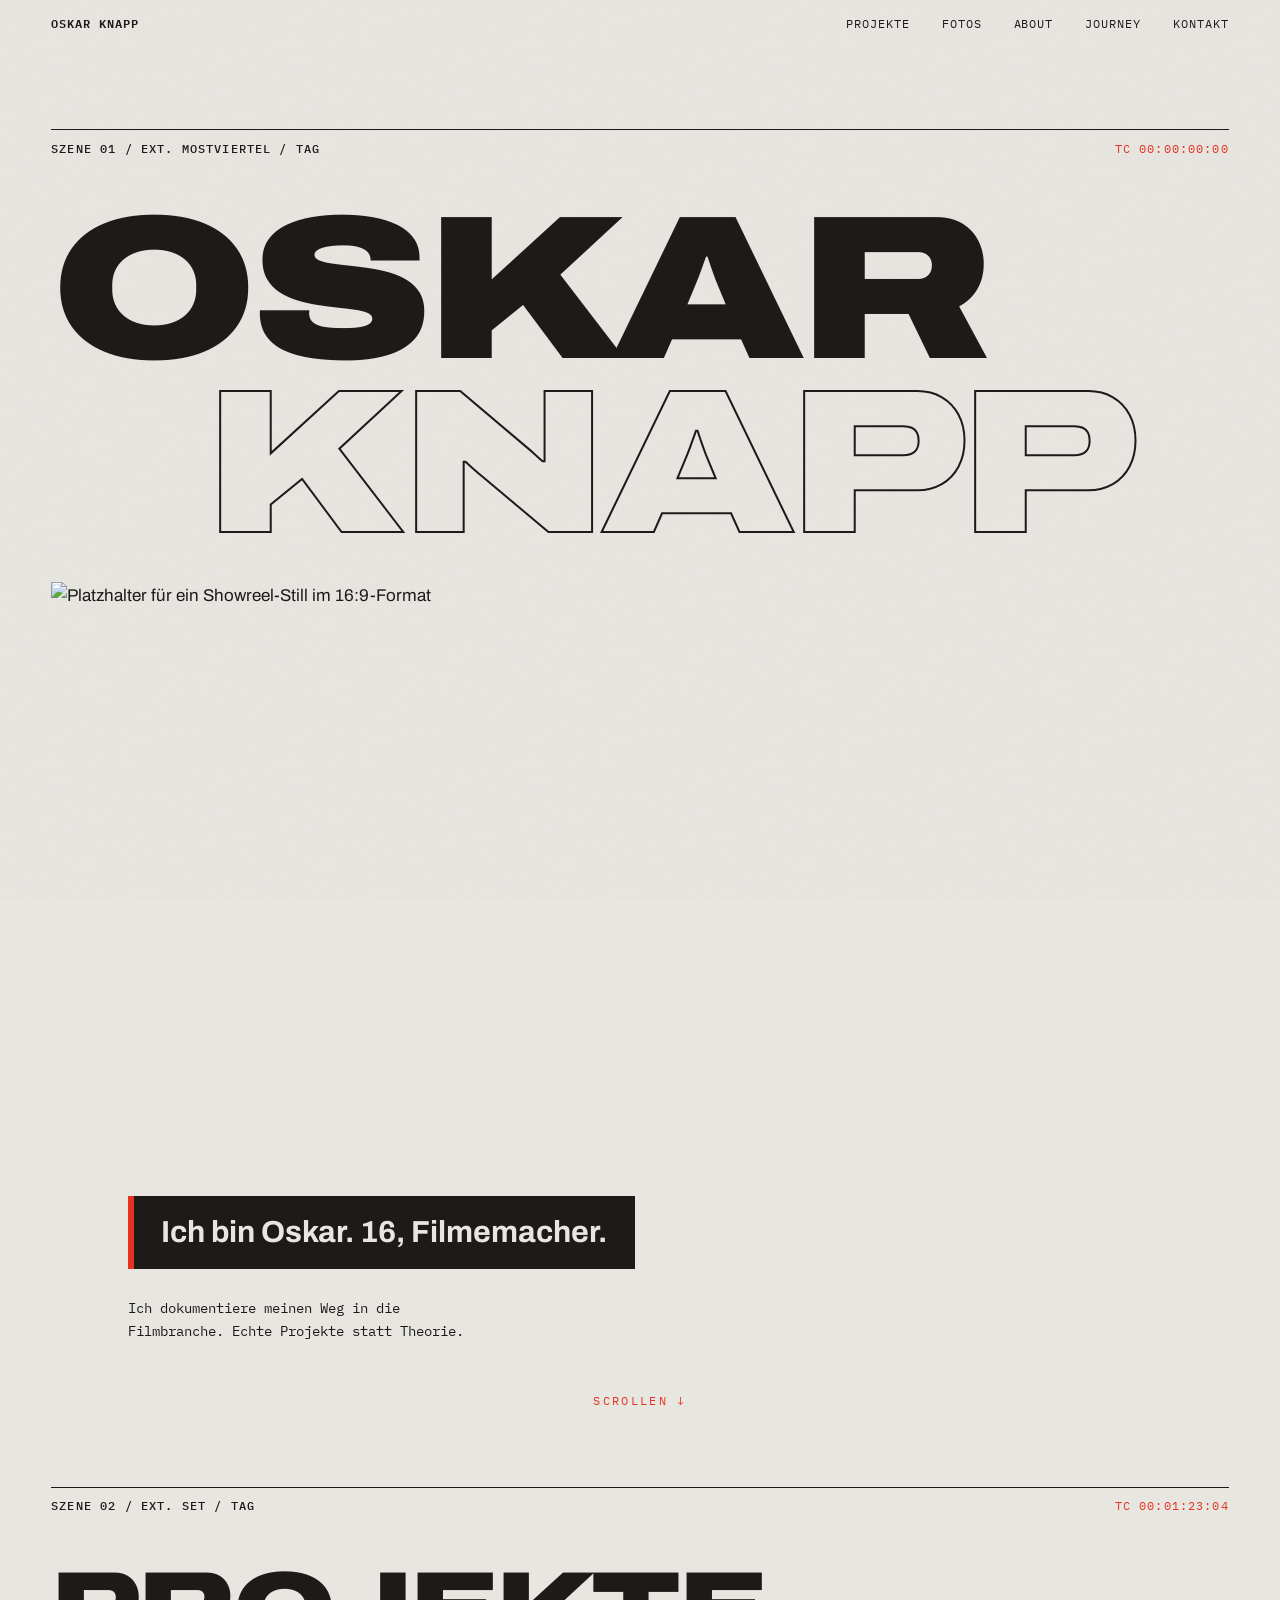
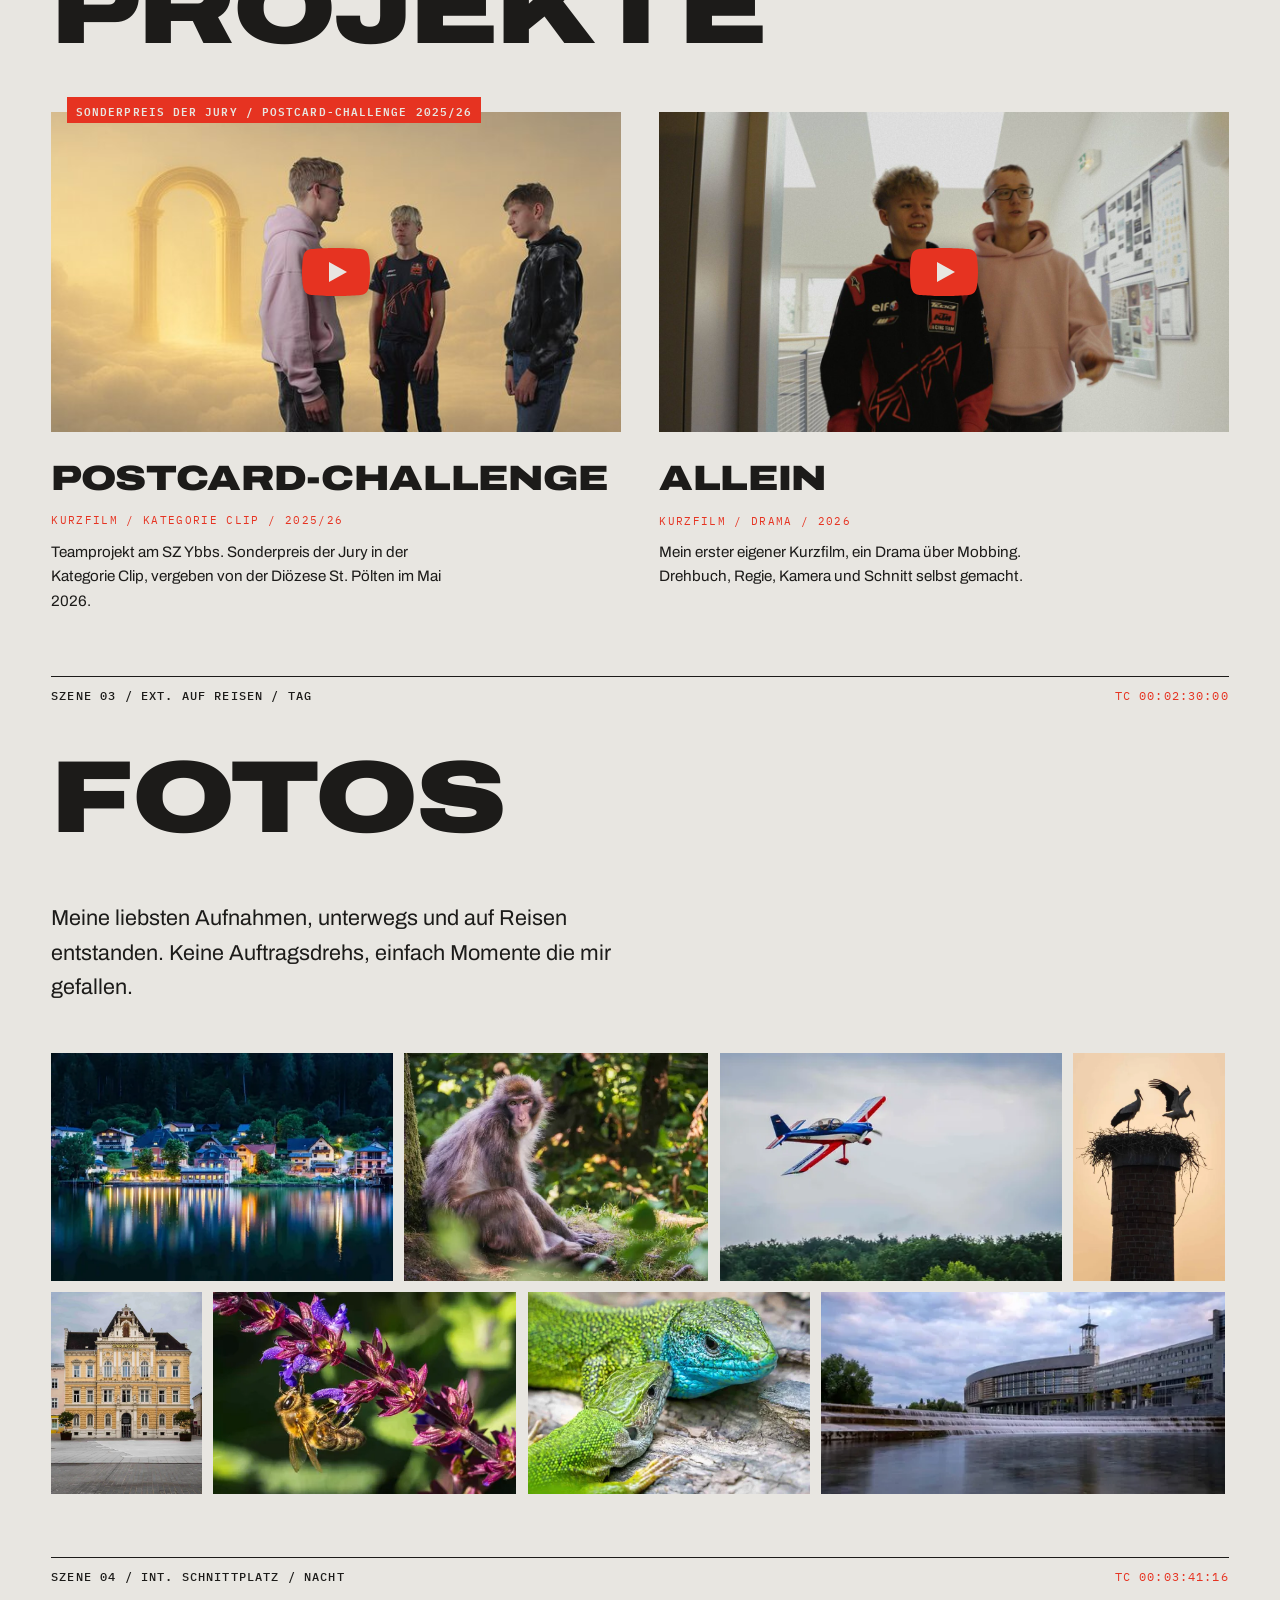
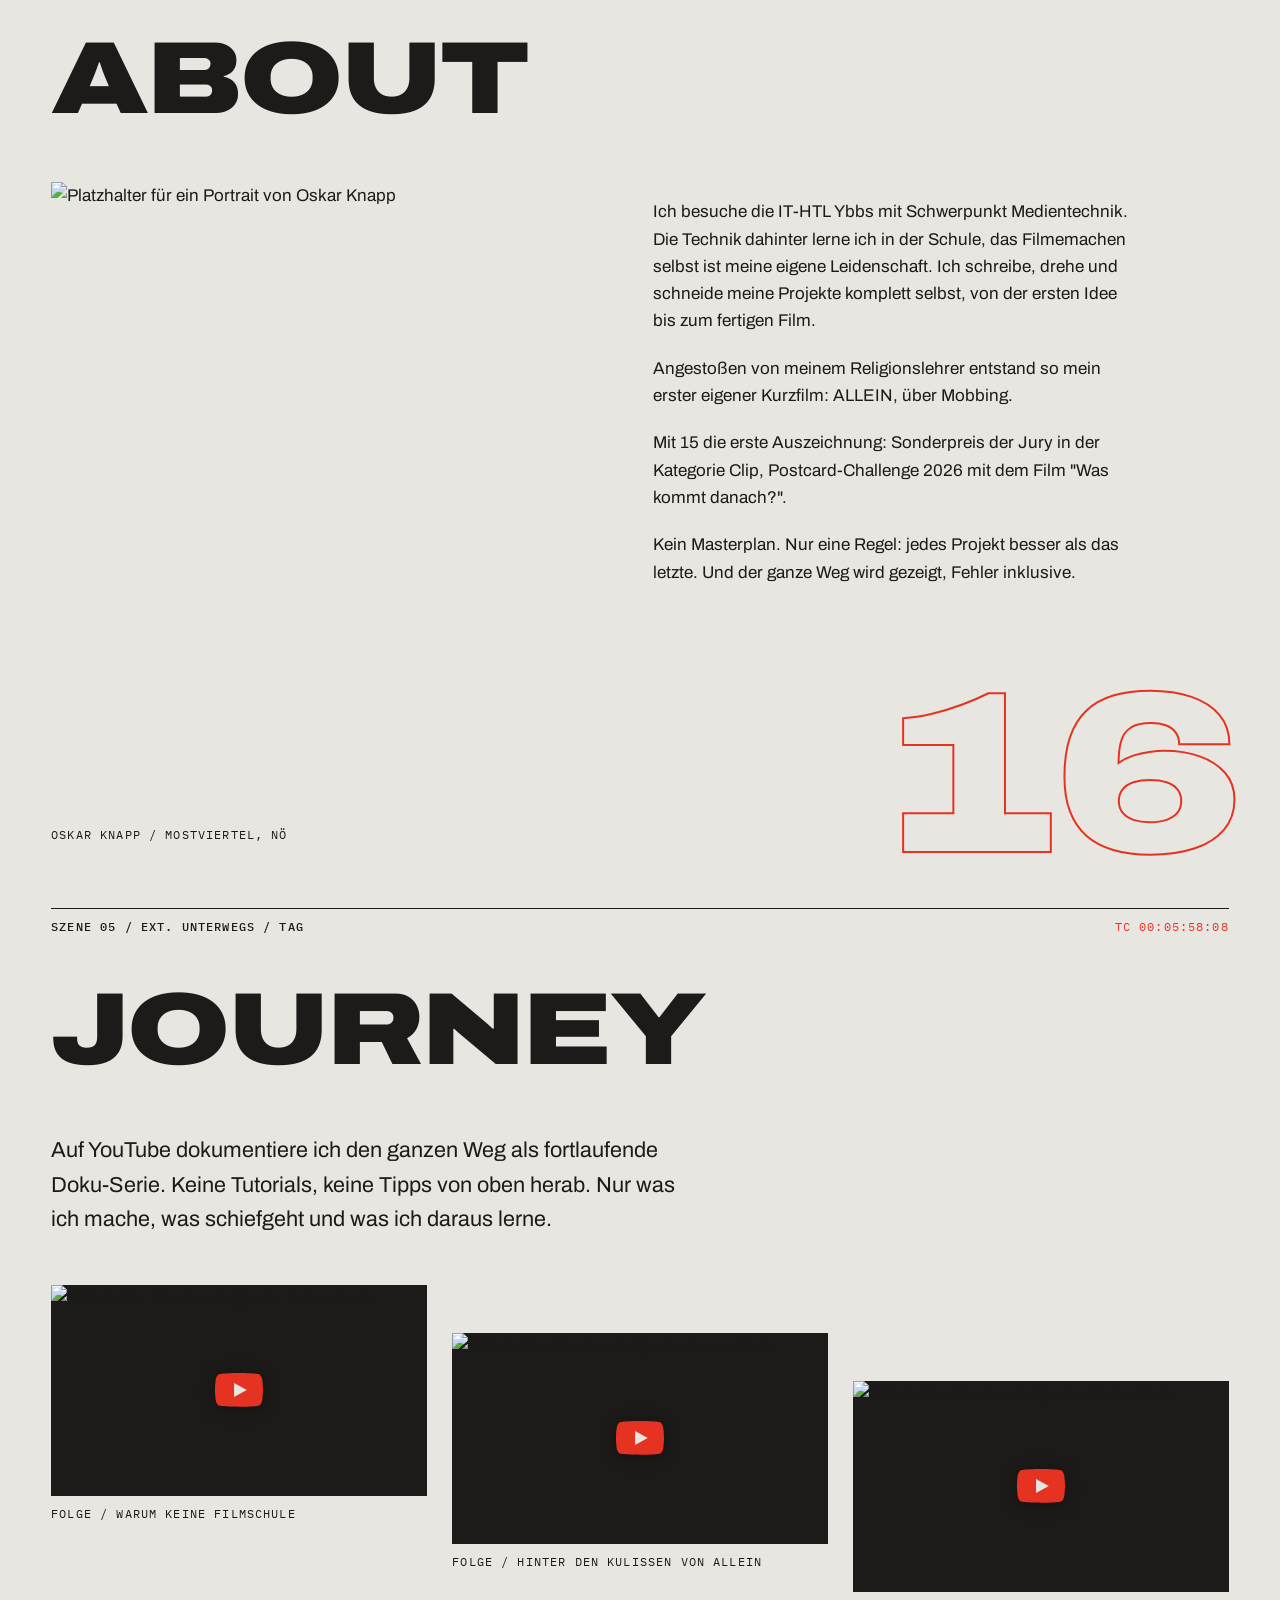
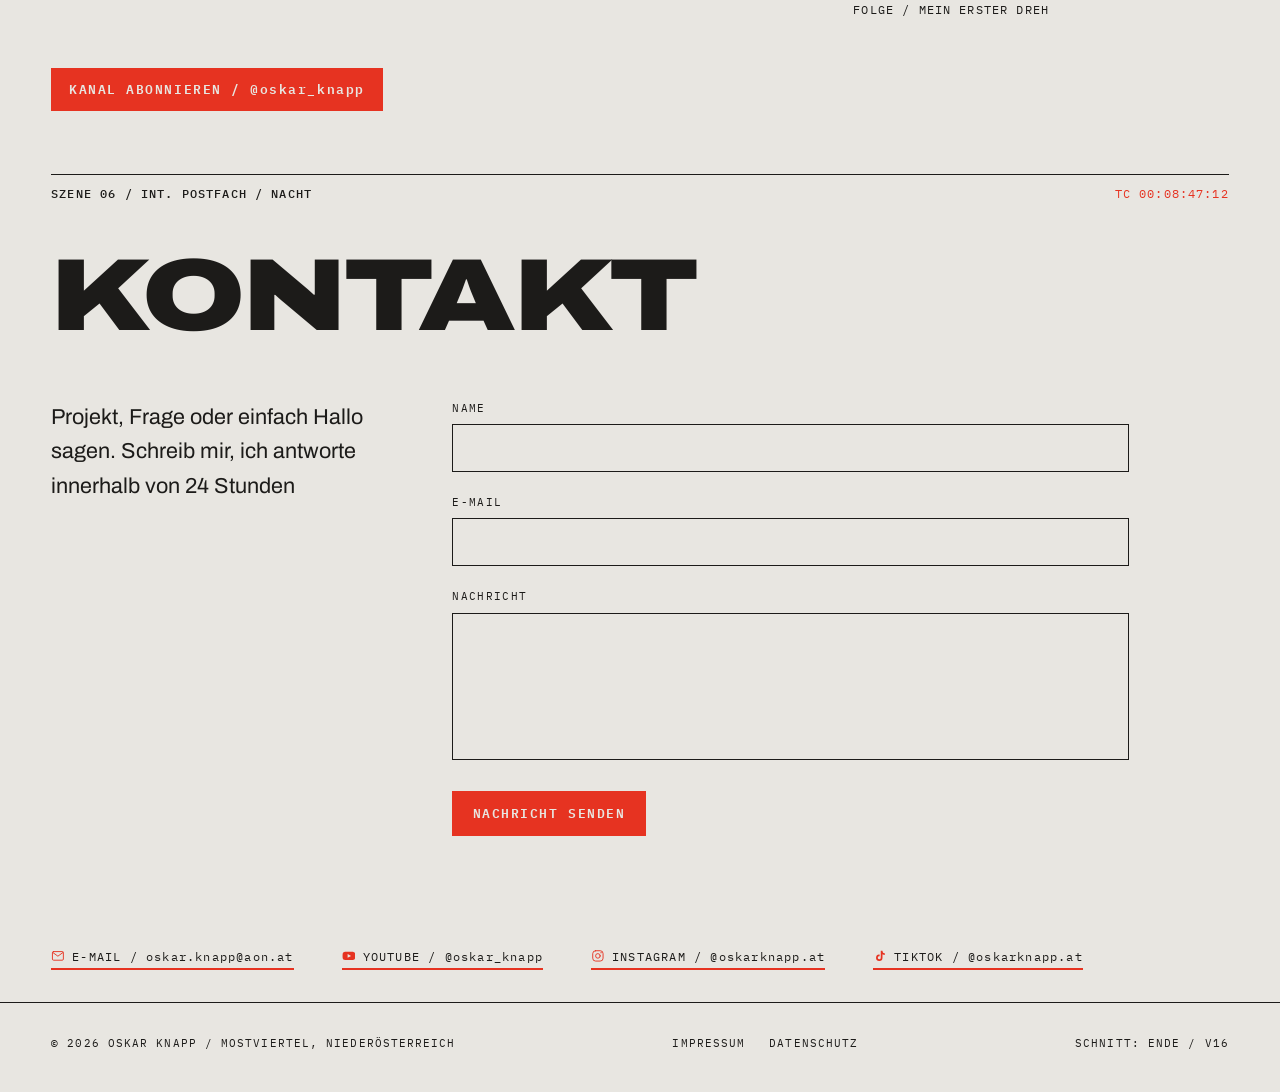
==== index.html @ 736b700b "SEO-Audit umgesetzt: WebP-Galerie, llms.txt, Schema-Anreicherung, LCP (V16) Umsetzung des Audit-Acti" ====
<!DOCTYPE html>
<html lang="de">
<head>
  <meta charset="UTF-8">
  <!-- KEIN viewport-fit=cover: Ohne cover malt iOS den Streifen hinter der
       Statusleiste automatisch mit der Seiten-Hintergrundfarbe (Papier) und
       lässt dort NIE Inhalt durchscheinen. Mit cover rendert iOS 26 dort
       scrollenden Inhalt, an dem auch eine fixe, deckende Nav nicht vorbeikommt.
       (Gleiche Lösung wie auf okmedia.at, dort nachweislich sauber.) -->
  <meta name="viewport" content="width=device-width, initial-scale=1.0">

  <!-- ================= META / SEO ================= -->
  <title>Oskar Knapp / Videograf & Filmemacher Mostviertel</title>
  <meta name="description" content="Oskar Knapp, junger Filmemacher und Videograf aus dem Mostviertel. Kurzfilme, Fotografie und eigene Projekte, alles selbst gedreht und geschnitten.">
  <link rel="canonical" href="https://okmedia.at/">
  <meta name="author" content="Oskar Knapp">

  <!-- Open Graph / Social -->
  <meta property="og:title" content="Oskar Knapp / Videograf & Filmemacher aus dem Mostviertel">
  <meta property="og:description" content="Junger Filmemacher aus dem Mostviertel. Kurzfilme und Fotografie, alles selbst gedreht und geschnitten.">
  <meta property="og:type" content="website">
  <meta property="og:locale" content="de_AT">
  <meta property="og:url" content="https://okmedia.at/">
  <meta property="og:site_name" content="Oskar Knapp">
  <!-- TODO: og:image mit echtem Still ersetzen, sobald Material da ist -->
  <meta property="og:image" content="https://placehold.co/1200x630/181714/E8E6E1?text=OSKAR+KNAPP+%2F+FILM">
  <meta name="twitter:card" content="summary_large_image">
  <meta name="theme-color" content="#E8E6E1">

  <!-- ================= STRUKTURIERTE DATEN (Schema.org) =================
       Macht die Person für Google und KI-Suchen eindeutig verständlich.
       TODO (2 Min): Bei beiden VideoObject-Blöcken "uploadDate" ergänzen,
       Format "JJJJ-MM-TT" (Datum steht in YouTube Studio). Google braucht das
       Feld für Video-Rich-Results. Außerdem nach echtem Portrait: "image" mit
       absoluter URL im Person-Block ergänzen. -->
  <script type="application/ld+json">
  {
    "@context": "https://schema.org",
    "@graph": [
      {
        "@type": "Person",
        "@id": "https://okmedia.at/#oskar",
        "name": "Oskar Knapp",
        "jobTitle": "Filmemacher und Videograf",
        "url": "https://okmedia.at/",
        "address": {
          "@type": "PostalAddress",
          "addressLocality": "Loosdorf",
          "postalCode": "3382",
          "addressRegion": "Niederösterreich",
          "addressCountry": "AT"
        },
        "sameAs": [
          "https://www.youtube.com/@Oskar_Knapp",
          "https://www.instagram.com/oskarknapp.at/",
          "https://www.tiktok.com/@oskarknapp.at"
        ],
        "alumniOf": {
          "@type": "EducationalOrganization",
          "name": "IT-HTL Ybbs",
          "address": {
            "@type": "PostalAddress",
            "addressLocality": "Ybbs an der Donau",
            "addressRegion": "Niederösterreich",
            "addressCountry": "AT"
          }
        },
        "award": "Sonderpreis der Jury, Kategorie Clip, Postcard-Challenge 2025/26 (Diözese St. Pölten)",
        "knowsAbout": ["Videoproduktion", "Filmemachen", "Videoschnitt", "Color Grading"]
      },
      {
        "@type": "WebSite",
        "@id": "https://okmedia.at/#website",
        "url": "https://okmedia.at/",
        "name": "Oskar Knapp",
        "inLanguage": "de-AT",
        "about": { "@id": "https://okmedia.at/#oskar" }
      },
      {
        "@type": "VideoObject",
        "@id": "https://okmedia.at/#video-was-kommt-danach",
        "name": "Was kommt danach?",
        "description": "Kurzfilm, Teamprojekt am SZ Ybbs für die Postcard-Challenge 2025/26. Sonderpreis der Jury in der Kategorie Clip, vergeben von der Diözese St. Pölten im Mai 2026.",
        "thumbnailUrl": "https://okmedia.at/assets/thumbnails/was-kommt-danach.jpg",
        "contentUrl": "https://www.youtube.com/watch?v=5XbbUtZ45v0",
        "embedUrl": "https://www.youtube-nocookie.com/embed/5XbbUtZ45v0",
        "inLanguage": "de",
        "creator": { "@id": "https://okmedia.at/#oskar" }
      },
      {
        "@type": "VideoObject",
        "@id": "https://okmedia.at/#video-allein",
        "name": "ALLEIN",
        "description": "Kurzfilm-Drama über Mobbing. Drehbuch, Regie, Kamera und Schnitt: Oskar Knapp.",
        "thumbnailUrl": "https://okmedia.at/assets/thumbnails/thumbnail_allein.jpg",
        "contentUrl": "https://www.youtube.com/watch?v=QDq6b3w08eM",
        "embedUrl": "https://www.youtube-nocookie.com/embed/QDq6b3w08eM",
        "inLanguage": "de",
        "creator": { "@id": "https://okmedia.at/#oskar" }
      }
    ]
  }
  </script>

  <!-- Favicon: rotes Quadrat mit OK, als Daten-URI, kein extra Request -->
  <link rel="icon" href="data:image/svg+xml,%3Csvg xmlns='http://www.w3.org/2000/svg' viewBox='0 0 64 64'%3E%3Crect width='64' height='64' fill='%23E63321'/%3E%3Ctext x='32' y='42' font-family='monospace' font-size='28' fill='%23E8E6E1' text-anchor='middle'%3EOK%3C/text%3E%3C/svg%3E">

  <!-- ================= SCHRIFTEN =================
       Genau 2 Familien, selbst gehostet (siehe assets/fonts, @font-face
       in style.css). Kein externer Request, keine Nutzerdaten an Google.
       1. Archivo (variabel, Breite bis Expanded) für Headlines und Fließtext
       2. IBM Plex Mono für Nav, Labels, Timecodes, Metadaten -->
  <link rel="preload" href="assets/fonts/archivo-variable.woff2" as="font" type="font/woff2" crossorigin>

  <!-- ?v Cache-Buster: bei Änderungen an CSS/JS hochzählen, damit Browser
       (auch iPhone) sicher die neue Version laden statt der gecachten. -->
  <link rel="stylesheet" href="style.css?v=16">
  <!-- main.js lädt anime.js dynamisch. Fällt das CDN aus, bleibt die Seite voll lesbar. -->
  <script type="module" src="main.js?v=16"></script>
</head>
<body>

  <!-- Scroll-Fortschritt wie eine Timeline: Glas-Track mit rotem Fortschritt -->
  <div class="progress" aria-hidden="true"><span class="progress-fill"></span></div>

  <!-- ================= NAVIGATION: nur Textlinks ================= -->
  <header class="site-nav">
    <a class="nav-name" href="#start">OSKAR&nbsp;KNAPP</a>
    <!-- Burger nur auf Mobile und nur mit JS (setupBurger blendet ihn ein).
         Ohne JS bleibt die normale Linkzeile stehen, nichts ist versteckt. -->
    <button class="nav-burger" type="button" aria-expanded="false" aria-controls="site-menu" aria-label="Menü öffnen" hidden>
      <span></span>
      <span></span>
      <span></span>
    </button>
    <nav id="site-menu" aria-label="Hauptnavigation">
      <a href="#projekte">PROJEKTE</a>
      <a href="#fotos">FOTOS</a>
      <a href="#about">ABOUT</a>
      <a href="#journey">JOURNEY</a>
      <a href="#kontakt">KONTAKT</a>
    </nav>
  </header>

  <main>

    <!-- ================= SZENE 01 / HERO ================= -->
    <section id="start" class="scene scene--hero">
      <div class="scene-head">
        <span class="slug">SZENE 01 / EXT. MOSTVIERTEL / TAG</span>
        <span class="tc" data-tc="00:00:00:00">TC&nbsp;00:00:00:00</span>
      </div>

      <!-- Name riesig. JS teilt ihn in Buchstaben für den Stagger-Effekt. -->
      <h1 class="hero-name" aria-label="Oskar Knapp">
        <span class="hero-line" data-split>OSKAR</span>
        <span class="hero-line hero-line--offset" data-split>KNAPP</span>
      </h1>

      <!-- PLATZHALTER: Showreel-Still oder Hintergrund-Video im 16:9-Format.
           Das Bild ist das LCP-Element der Seite (fetchpriority="high" zieht
           es im Ladevorgang vor). Sobald ein echtes, selbst gehostetes Still
           da ist: src auf assets/... umstellen UND im <head> zusätzlich
           <link rel="preload" as="image" href="assets/DEIN-STILL.jpg" fetchpriority="high">
           eintragen, damit der Browser es noch vor dem CSS lädt. -->
      <figure class="hero-frame">
        <img src="https://placehold.co/1920x1080/181714/E8E6E1?text=SHOWREEL+STILL+%2F+16%3A9+%2F+PLATZHALTER"
             alt="Platzhalter für ein Showreel-Still im 16:9-Format"
             fetchpriority="high" decoding="async"
             width="1920" height="1080">
      </figure>

      <!-- Statement-Zeile: schlägt per Animation wie eine Filmklappe ein.
           data-age wird per JS aus dem Geburtsdatum berechnet und
           aktualisiert sich am Geburtstag automatisch. -->
      <p class="hero-statement statement">Ich bin Oskar. <span data-age>15</span>, Filmemacher.</p>
      <p class="hero-sub">Ich dokumentiere meinen Weg in die Filmbranche. Echte Projekte statt Theorie.</p>

      <a class="scroll-hint" href="#projekte">SCROLLEN <span aria-hidden="true">&darr;</span></a>
    </section>

    <!-- ================= SZENE 02 / PROJEKTE ================= -->
    <section id="projekte" class="scene scene--projekte">
      <div class="scene-head" data-animate>
        <span class="slug">SZENE 02 / EXT. SET / TAG</span>
        <span class="tc" data-tc="00:01:23:04">TC&nbsp;00:01:23:04</span>
      </div>
      <h2 class="scene-title" data-split>PROJEKTE</h2>

      <div class="projects">

        <!-- Projekt 1: Postcard-Challenge, ausgezeichnet -->
        <article class="project" data-animate>
          <span class="award">SONDERPREIS DER JURY / POSTCARD-CHALLENGE 2025/26</span>
          <div class="embed" data-yt="5XbbUtZ45v0">
            <img class="embed-thumb"
                 src="assets/thumbnails/was-kommt-danach.jpg"
                 alt="Standbild aus dem Kurzfilm Was kommt danach?" loading="lazy" width="640" height="344">
            <button class="embed-play" type="button" aria-label="Video abspielen">
              <svg viewBox="0 0 68 48" aria-hidden="true"><path class="yt-bg" d="M66.52 7.74c-.78-2.93-2.49-5.41-5.42-6.19C55.79.13 34 0 34 0S12.21.13 6.9 1.55c-2.93.78-4.63 3.26-5.42 6.19C.06 13.05 0 24 0 24s.06 10.95 1.48 16.26c.78 2.93 2.49 5.41 5.42 6.19C12.21 47.87 34 48 34 48s21.79-.13 27.1-1.55c2.93-.78 4.64-3.26 5.42-6.19C67.94 34.95 68 24 68 24s-.06-10.95-1.48-16.26z"/><path class="yt-tri" d="M45 24 27 14v20z"/></svg>
            </button>
          </div>
          <div class="project-info">
            <h3 class="project-title">POSTCARD-CHALLENGE</h3>
            <p class="project-meta">KURZFILM / KATEGORIE CLIP / 2025/26</p>
            <p class="project-desc">Teamprojekt am SZ Ybbs. Sonderpreis der Jury in der Kategorie Clip, vergeben von der Diözese St. Pölten im Mai 2026.</p>
          </div>
        </article>
        
        <!-- Projekt 2: Kurzfilm ALLEIN -->
        <article class="project" data-animate>
          <!-- Klick lädt das Video erst nach Einwilligung (DSGVO: youtube-nocookie).
               Thumbnail ist selbst gehostet, kein Kontakt zu YouTube vor dem Klick. -->
          <div class="embed" data-yt="QDq6b3w08eM">
            <img class="embed-thumb"
                 src="assets/thumbnails/thumbnail_allein.jpg"
                 alt="Standbild aus dem Kurzfilm ALLEIN" loading="lazy" width="1280" height="720">
            <button class="embed-play" type="button" aria-label="Video abspielen">
              <svg viewBox="0 0 68 48" aria-hidden="true"><path class="yt-bg" d="M66.52 7.74c-.78-2.93-2.49-5.41-5.42-6.19C55.79.13 34 0 34 0S12.21.13 6.9 1.55c-2.93.78-4.63 3.26-5.42 6.19C.06 13.05 0 24 0 24s.06 10.95 1.48 16.26c.78 2.93 2.49 5.41 5.42 6.19C12.21 47.87 34 48 34 48s21.79-.13 27.1-1.55c2.93-.78 4.64-3.26 5.42-6.19C67.94 34.95 68 24 68 24s-.06-10.95-1.48-16.26z"/><path class="yt-tri" d="M45 24 27 14v20z"/></svg>
            </button>
          </div>
          <div class="project-info">
            <h3 class="project-title">ALLEIN</h3>
            <p class="project-meta">KURZFILM / DRAMA / 2026</p>
            <p class="project-desc">Mein erster eigener Kurzfilm, ein Drama über Mobbing. Drehbuch, Regie, Kamera und Schnitt selbst gemacht.</p>
          </div>
        </article>
        
      </div>
    </section>

    <!-- ================= SZENE 03 / FOTOGRAFIE ================= -->
    <section id="fotos" class="scene scene--fotos">
      <div class="scene-head" data-animate>
        <span class="slug">SZENE 03 / EXT. AUF REISEN / TAG</span>
        <span class="tc" data-tc="00:02:30:00">TC&nbsp;00:02:30:00</span>
      </div>
      <h2 class="scene-title" data-split>FOTOS</h2>

      <p class="journey-intro" data-animate>Meine liebsten Aufnahmen, unterwegs und auf Reisen entstanden. Keine Auftragsdrehs, einfach Momente die mir gefallen.</p>

      <!-- Foto-Galerie (siehe .gallery-grid in style.css). Fotos werden NICHT
           zugeschnitten. Jedes Foto liegt als WebP in mehreren Breiten (Handys
           laden die kleine Variante) plus JPEG-Fallback für alte Browser.
           NEUES FOTO HINZUFÜGEN: JPEG nach assets/ legen (beschreibender
           Dateiname!), WebP-Varianten in 480/960/voller Breite erzeugen und
           einen Block wie unten einfügen. Wichtig: width und height auf die
           echten Bildmaße setzen, das Seitenverhältnis ergibt sich automatisch.

             <figure class="gallery-item" data-animate>
               <picture>
                 <source type="image/webp"
                         srcset="assets/DEIN-FOTO-480.webp 480w, assets/DEIN-FOTO-960.webp 960w, assets/DEIN-FOTO-1500.webp 1500w"
                         sizes="(max-width: 600px) 50vw, (max-width: 1000px) 40vw, 400px">
                 <img src="assets/DEIN-FOTO.jpg" alt="Kurze Beschreibung"
                      loading="lazy" width="BREITE" height="HÖHE">
               </picture>
             </figure> -->
      <div class="gallery-grid">
        <figure class="gallery-item" data-animate>
          <picture>
            <source type="image/webp"
                    srcset="assets/see-abenddaemmerung-480.webp 480w, assets/see-abenddaemmerung-960.webp 960w, assets/see-abenddaemmerung-1500.webp 1500w"
                    sizes="(max-width: 600px) 50vw, (max-width: 1000px) 40vw, 400px">
            <img src="assets/see-abenddaemmerung.jpg" alt="Ort am See in der Abenddämmerung"
                 loading="lazy" width="1500" height="1000">
          </picture>
        </figure>
        <figure class="gallery-item" data-animate>
          <picture>
            <source type="image/webp"
                    srcset="assets/affe-im-wald-480.webp 480w, assets/affe-im-wald-960.webp 960w, assets/affe-im-wald-1500.webp 1500w"
                    sizes="(max-width: 600px) 50vw, (max-width: 1000px) 40vw, 400px">
            <img src="assets/affe-im-wald.jpg" alt="Affe im Wald"
                 loading="lazy" width="1500" height="1125">
          </picture>
        </figure>
        <figure class="gallery-item" data-animate>
          <picture>
            <source type="image/webp"
                    srcset="assets/sportflugzeug-ueber-wald-480.webp 480w, assets/sportflugzeug-ueber-wald-960.webp 960w, assets/sportflugzeug-ueber-wald-1500.webp 1500w"
                    sizes="(max-width: 600px) 50vw, (max-width: 1000px) 40vw, 400px">
            <img src="assets/sportflugzeug-ueber-wald.jpg" alt="Sportflugzeug über dem Wald"
                 loading="lazy" width="1500" height="1000">
          </picture>
        </figure>
        <figure class="gallery-item" data-animate>
          <picture>
            <source type="image/webp"
                    srcset="assets/storchennest-abendlicht-480.webp 480w, assets/storchennest-abendlicht-1000.webp 1000w"
                    sizes="(max-width: 600px) 50vw, (max-width: 1000px) 40vw, 400px">
            <img src="assets/storchennest-abendlicht.jpg" alt="Storchennest im Abendlicht"
                 loading="lazy" width="1000" height="1500">
          </picture>
        </figure>
        <figure class="gallery-item" data-animate>
          <picture>
            <source type="image/webp"
                    srcset="assets/historisches-gebaeude-stadtplatz-480.webp 480w, assets/historisches-gebaeude-stadtplatz-1125.webp 1125w"
                    sizes="(max-width: 600px) 50vw, (max-width: 1000px) 40vw, 400px">
            <img src="assets/historisches-gebaeude-stadtplatz.jpg" alt="Historisches Gebäude an einem Stadtplatz"
                 loading="lazy" width="1125" height="1500">
          </picture>
        </figure>
        <figure class="gallery-item" data-animate>
          <picture>
            <source type="image/webp"
                    srcset="assets/biene-auf-bluete-480.webp 480w, assets/biene-auf-bluete-960.webp 960w, assets/biene-auf-bluete-1500.webp 1500w"
                    sizes="(max-width: 600px) 50vw, (max-width: 1000px) 40vw, 400px">
            <img src="assets/biene-auf-bluete.jpg" alt="Biene auf einer Blüte"
                 loading="lazy" width="1500" height="1000">
          </picture>
        </figure>
        <figure class="gallery-item" data-animate>
          <picture>
            <source type="image/webp"
                    srcset="assets/smaragdeidechsen-auf-holz-480.webp 480w, assets/smaragdeidechsen-auf-holz-960.webp 960w, assets/smaragdeidechsen-auf-holz-1500.webp 1500w"
                    sizes="(max-width: 600px) 50vw, (max-width: 1000px) 40vw, 400px">
            <img src="assets/smaragdeidechsen-auf-holz.jpg" alt="Zwei Smaragdeidechsen auf Holz"
                 loading="lazy" width="1500" height="1072">
          </picture>
        </figure>
        <figure class="gallery-item" data-animate>
          <picture>
            <source type="image/webp"
                    srcset="assets/architektur-wasserspiegelung-480.webp 480w, assets/architektur-wasserspiegelung-960.webp 960w, assets/architektur-wasserspiegelung-1500.webp 1500w"
                    sizes="(max-width: 600px) 50vw, (max-width: 1000px) 40vw, 400px">
            <img src="assets/architektur-wasserspiegelung.jpg" alt="Moderne Architektur, im Wasser gespiegelt"
                 loading="lazy" width="1500" height="750">
          </picture>
        </figure>
      </div>
    </section>

    <!-- ================= SZENE 04 / ABOUT ================= -->
    <section id="about" class="scene scene--about">
      <div class="scene-head" data-animate>
        <span class="slug">SZENE 04 / INT. SCHNITTPLATZ / NACHT</span>
        <span class="tc" data-tc="00:03:41:16">TC&nbsp;00:03:41:16</span>
      </div>
      <h2 class="scene-title" data-split>ABOUT</h2>

      <div class="about-grid">
        <!-- Portrait überlappt bewusst ins Textraster -->
        <figure class="about-portrait" data-animate>
          <!-- PLATZHALTER: echtes Portrait-Foto einsetzen -->
          <img src="https://placehold.co/900x1200/23211E/E8E6E1?text=PORTRAIT+%2F+PLATZHALTER"
               alt="Platzhalter für ein Portrait von Oskar Knapp" loading="lazy" width="900" height="1200">
          <figcaption class="mono-label">OSKAR KNAPP / MOSTVIERTEL, NÖ</figcaption>
        </figure>

        <div class="about-text" data-animate>
          <p>Ich besuche die IT-HTL Ybbs mit Schwerpunkt Medientechnik. Die Technik dahinter lerne ich in der Schule, das Filmemachen selbst ist meine eigene Leidenschaft. Ich schreibe, drehe und schneide meine Projekte komplett selbst, von der ersten Idee bis zum fertigen Film.</p>
          <p>Angestoßen von meinem Religionslehrer entstand so mein erster eigener Kurzfilm: ALLEIN, über Mobbing.</p>
          <p>Mit 15 die erste Auszeichnung: Sonderpreis der Jury in der Kategorie Clip, Postcard-Challenge 2026 mit dem Film "Was kommt danach?".</p>
          <p>Kein Masterplan. Nur eine Regel: jedes Projekt besser als das letzte. Und der ganze Weg wird gezeigt, Fehler inklusive.</p>
        </div>

        <!-- Alter als große Randzahl, per JS immer aktuell -->
        <span class="about-number" data-age aria-hidden="true">15</span>
      </div>
    </section>

    <!-- ================= SZENE 05 / JOURNEY ================= -->
    <section id="journey" class="scene scene--journey">
      <div class="scene-head" data-animate>
        <span class="slug">SZENE 05 / EXT. UNTERWEGS / TAG</span>
        <span class="tc" data-tc="00:05:58:08">TC&nbsp;00:05:58:08</span>
      </div>
      <h2 class="scene-title" data-split>JOURNEY</h2>

      <p class="journey-intro" data-animate>Auf YouTube dokumentiere ich den ganzen Weg als fortlaufende Doku-Serie. Keine Tutorials, keine Tipps von oben herab. Nur was ich mache, was schiefgeht und was ich daraus lerne.</p>

      <div class="journey-grid">
        <!-- TODO: echte Folgen-IDs eintragen -->
        <article class="journey-item" data-animate>
          <div class="embed" data-yt="DEINE_YOUTUBE_ID">
            <img class="embed-thumb" src="https://placehold.co/800x450/23211E/E8E6E1?text=DOKU+FOLGE+%2F+PLATZHALTER"
                 alt="Platzhalter für eine Folge der Doku-Serie" loading="lazy" width="800" height="450">
            <button class="embed-play" type="button" aria-label="Video abspielen">
              <svg viewBox="0 0 68 48" aria-hidden="true"><path class="yt-bg" d="M66.52 7.74c-.78-2.93-2.49-5.41-5.42-6.19C55.79.13 34 0 34 0S12.21.13 6.9 1.55c-2.93.78-4.63 3.26-5.42 6.19C.06 13.05 0 24 0 24s.06 10.95 1.48 16.26c.78 2.93 2.49 5.41 5.42 6.19C12.21 47.87 34 48 34 48s21.79-.13 27.1-1.55c2.93-.78 4.64-3.26 5.42-6.19C67.94 34.95 68 24 68 24s-.06-10.95-1.48-16.26z"/><path class="yt-tri" d="M45 24 27 14v20z"/></svg>
            </button>
          </div>
          <p class="mono-label">FOLGE / WARUM KEINE FILMSCHULE</p>
        </article>
        <article class="journey-item journey-item--down" data-animate>
          <div class="embed" data-yt="DEINE_YOUTUBE_ID">
            <img class="embed-thumb" src="https://placehold.co/800x450/23211E/E8E6E1?text=DOKU+FOLGE+%2F+PLATZHALTER"
                 alt="Platzhalter für eine Folge der Doku-Serie" loading="lazy" width="800" height="450">
            <button class="embed-play" type="button" aria-label="Video abspielen">
              <svg viewBox="0 0 68 48" aria-hidden="true"><path class="yt-bg" d="M66.52 7.74c-.78-2.93-2.49-5.41-5.42-6.19C55.79.13 34 0 34 0S12.21.13 6.9 1.55c-2.93.78-4.63 3.26-5.42 6.19C.06 13.05 0 24 0 24s.06 10.95 1.48 16.26c.78 2.93 2.49 5.41 5.42 6.19C12.21 47.87 34 48 34 48s21.79-.13 27.1-1.55c2.93-.78 4.64-3.26 5.42-6.19C67.94 34.95 68 24 68 24s-.06-10.95-1.48-16.26z"/><path class="yt-tri" d="M45 24 27 14v20z"/></svg>
            </button>
          </div>
          <p class="mono-label">FOLGE / HINTER DEN KULISSEN VON ALLEIN</p>
        </article>
        <article class="journey-item journey-item--lower" data-animate>
          <div class="embed" data-yt="DEINE_YOUTUBE_ID">
            <img class="embed-thumb" src="https://placehold.co/800x450/23211E/E8E6E1?text=DOKU+FOLGE+%2F+PLATZHALTER"
                 alt="Platzhalter für eine Folge der Doku-Serie" loading="lazy" width="800" height="450">
            <button class="embed-play" type="button" aria-label="Video abspielen">
              <svg viewBox="0 0 68 48" aria-hidden="true"><path class="yt-bg" d="M66.52 7.74c-.78-2.93-2.49-5.41-5.42-6.19C55.79.13 34 0 34 0S12.21.13 6.9 1.55c-2.93.78-4.63 3.26-5.42 6.19C.06 13.05 0 24 0 24s.06 10.95 1.48 16.26c.78 2.93 2.49 5.41 5.42 6.19C12.21 47.87 34 48 34 48s21.79-.13 27.1-1.55c2.93-.78 4.64-3.26 5.42-6.19C67.94 34.95 68 24 68 24s-.06-10.95-1.48-16.26z"/><path class="yt-tri" d="M45 24 27 14v20z"/></svg>
            </button>
          </div>
          <p class="mono-label">FOLGE / MEIN ERSTER DREH</p>
        </article>
      </div>

      <a class="journey-cta" href="https://www.youtube.com/@oskar_knapp?sub_confirmation=1" target="_blank" rel="noopener">KANAL ABONNIEREN / @oskar_knapp</a>
    </section>

    <!-- ================= SZENE 07 / KONTAKT ================= -->
    <section id="kontakt" class="scene scene--contact">
      <div class="scene-head" data-animate>
        <span class="slug">SZENE 06 / INT. POSTFACH / NACHT</span>
        <span class="tc" data-tc="00:08:47:12">TC&nbsp;00:08:47:12</span>
      </div>
      <h2 class="scene-title" data-split>KONTAKT</h2>

      <div class="contact-grid">
        <p class="contact-intro" data-animate>Projekt, Frage oder einfach Hallo sagen. Schreib mir, ich antworte innerhalb von 24 Stunden</p>

        <!-- Formular via Web3Forms: POST auf api.web3forms.com/submit.
             Ohne JS sendet das Formular klassisch, mit JS per fetch ohne Reload. -->
        <form class="contact-form" action="https://api.web3forms.com/submit" method="POST" data-animate>
          <!-- Web3Forms Access Key: öffentlicher Schlüssel, darf im Client stehen -->
          <input type="hidden" name="access_key" value="2bedd721-f9a0-4fb2-8b85-1e246366e8d5">
          <input type="hidden" name="subject" value="Neue Nachricht über die Portfolio-Seite">
          <input type="hidden" name="from_name" value="Portfolio Oskar Knapp">
          <!-- Honeypot gegen Spam-Bots: bleibt unsichtbar und leer -->
          <input type="checkbox" name="botcheck" class="botcheck" tabindex="-1" autocomplete="off" aria-hidden="true">

          <div class="field">
            <label for="name">NAME</label>
            <input id="name" name="name" type="text" required autocomplete="name">
          </div>
          <div class="field">
            <label for="email">E-MAIL</label>
            <input id="email" name="email" type="email" required autocomplete="email">
          </div>
          <div class="field">
            <label for="message">NACHRICHT</label>
            <textarea id="message" name="message" rows="6" required></textarea>
          </div>

          <button class="submit" type="submit">NACHRICHT SENDEN</button>
          <p class="form-status" role="status" aria-live="polite"></p>
        </form>

        <div class="contact-links" data-animate>
          <a href="mailto:oskar.knapp@aon.at">
            <svg class="contact-icon" viewBox="0 0 24 24" fill="none" stroke="currentColor" stroke-width="1.6" stroke-linecap="round" stroke-linejoin="round" aria-hidden="true"><rect x="2.5" y="4.5" width="19" height="15" rx="2"/><path d="M3 6l9 6.5L21 6"/></svg>
            <span>E-MAIL / oskar.knapp@aon.at</span>
          </a>
          <a href="https://www.youtube.com/@oskar_knapp" target="_blank" rel="noopener">
            <svg class="contact-icon" viewBox="0 0 24 24" fill="currentColor" aria-hidden="true"><path d="M23 12s0-3.2-.4-4.7a2.5 2.5 0 0 0-1.8-1.8C19.3 5 12 5 12 5s-7.3 0-8.8.5A2.5 2.5 0 0 0 1.4 7.3C1 8.8 1 12 1 12s0 3.2.4 4.7a2.5 2.5 0 0 0 1.8 1.8C4.7 19 12 19 12 19s7.3 0 8.8-.5a2.5 2.5 0 0 0 1.8-1.8C23 15.2 23 12 23 12zM9.8 15.3V8.7l6 3.3z"/></svg>
            <span>YOUTUBE / @oskar_knapp</span>
          </a>
          <a href="https://www.instagram.com/oskarknapp.at/" target="_blank" rel="noopener">
            <svg class="contact-icon" viewBox="0 0 24 24" fill="none" stroke="currentColor" stroke-width="1.6" stroke-linecap="round" stroke-linejoin="round" aria-hidden="true"><rect x="3" y="3" width="18" height="18" rx="5"/><circle cx="12" cy="12" r="4"/><circle cx="17.5" cy="6.5" r="1.1" fill="currentColor" stroke="none"/></svg>
            <span>INSTAGRAM / @oskarknapp.at</span>
          </a>
          <a href="https://www.tiktok.com/@oskarknapp.at" target="_blank" rel="noopener">
            <svg class="contact-icon" viewBox="0 0 24 24" fill="currentColor" aria-hidden="true"><path d="M16.5 3h-3v12.1a2.6 2.6 0 1 1-2-2.5V9.5a5.6 5.6 0 1 0 5 5.6V9.2a6.8 6.8 0 0 0 4 1.3V7.4a3.9 3.9 0 0 1-4-3.9V3z"/></svg>
            <span>TIKTOK / @oskarknapp.at</span>
          </a>
        </div>
      </div>
    </section>

  </main>

  <!-- ================= FOOTER / ABSPANN ================= -->
  <footer class="site-footer">
    <span>&copy; 2026 OSKAR KNAPP / MOSTVIERTEL, NIEDERÖSTERREICH</span>
    <span class="footer-links">
      <a href="impressum/">IMPRESSUM</a>
      <a href="datenschutz/">DATENSCHUTZ</a>
    </span>
    <span>SCHNITT: ENDE / V16</span>
  </footer>

</body>
</html>
---- style.css ----
/* =============================================================
   OSKAR KNAPP / PORTFOLIO
   Farbwelt: warmes Papier-Grau, Anthrazit, Signalrot #E63321
   Typo: Archivo (Display, Expanded) + IBM Plex Mono (Labels)
   Layout: 12-Spalten-Raster, bewusste Brüche und Überlappungen
   ============================================================= */

/* ---------- Schriften: selbst gehostet (kein externer Request,
   damit keine Nutzerdaten an Google Fonts gehen) ---------- */
@font-face {
  font-family: "Archivo";
  font-style: normal;
  font-weight: 100 900;
  font-stretch: 62.5% 125%; /* variable Breite bis Expanded */
  font-display: swap;
  src: url("assets/fonts/archivo-variable.woff2") format("woff2");
}
@font-face {
  font-family: "IBM Plex Mono";
  font-style: normal;
  font-weight: 400;
  font-display: swap;
  src: url("assets/fonts/ibm-plex-mono-400.woff2") format("woff2");
}
@font-face {
  font-family: "IBM Plex Mono";
  font-style: normal;
  font-weight: 500;
  font-display: swap;
  src: url("assets/fonts/ibm-plex-mono-500.woff2") format("woff2");
}
@font-face {
  font-family: "IBM Plex Mono";
  font-style: normal;
  font-weight: 600;
  font-display: swap;
  src: url("assets/fonts/ibm-plex-mono-600.woff2") format("woff2");
}

/* ---------- Variablen ---------- */
:root {
  --paper: #E8E6E1;      /* warmer Grund */
  --ink: #1C1B19;        /* fast schwarzes Anthrazit */
  --red: #E63321;        /* Signalrot, EINZIGE Akzentfarbe */
  --mono: "IBM Plex Mono", ui-monospace, "SFMono-Regular", Menlo, Consolas, monospace;
  --display: "Archivo", "Helvetica Neue", Arial, sans-serif;
  --gutter: clamp(1rem, 4vw, 4rem);   /* Seitenränder */
}

/* ---------- Basis ---------- */
*, *::before, *::after { box-sizing: border-box; }

html {
  /* Canvas-Farbe explizit setzen: iOS füllt damit den Streifen hinter
     der Statusleiste (ohne viewport-fit=cover) und den Overscroll-Bereich. */
  background: var(--paper);
  scroll-behavior: smooth;
  scroll-padding-top: 5rem; /* Anker landen nicht unter der fixen Nav */
}

body {
  margin: 0;
  background: var(--paper);
  color: var(--ink);
  font-family: var(--display);
  font-weight: 400;
  font-size: 1.0625rem;
  line-height: 1.6;
  caret-color: var(--red);
  overflow-x: hidden; /* Überlappungen dürfen nie horizontal scrollen */
}

/* Markierter Text in der Akzentfarbe */
::selection { background: var(--red); color: var(--paper); }

img { max-width: 100%; height: auto; display: block; }

h1, h2, h3 { margin: 0; font-family: var(--display); }

a { color: inherit; }

:focus-visible { outline: 2px solid var(--red); outline-offset: 3px; }

/* ---------- Filmkorn-Overlay (SVG-Noise, kein Bild-Download) ---------- */
body::after {
  content: "";
  position: fixed;
  inset: 0;
  z-index: 9998;
  pointer-events: none;
  background-image: url("data:image/svg+xml,%3Csvg xmlns='http://www.w3.org/2000/svg' width='240' height='240'%3E%3Cfilter id='n'%3E%3CfeTurbulence type='fractalNoise' baseFrequency='0.85' numOctaves='2' stitchTiles='stitch'/%3E%3C/filter%3E%3Crect width='240' height='240' filter='url(%23n)'/%3E%3C/svg%3E");
  opacity: 0.05;
  mix-blend-mode: multiply;
}

/* ---------- Scroll-Progress: schlichter roter Fortschrittsbalken ---------- */
.progress {
  position: fixed;
  top: env(safe-area-inset-top, 0px); left: 0;
  width: 100%; height: 4px;
  z-index: 9999;
  overflow: hidden;
  background: transparent; /* kein Track, keine Kontur */
}

/* Flacher roter Fortschritt, ohne Glanz und Schatten */
.progress-fill {
  display: block;
  height: 100%;
  width: 0;
  background: var(--red);
  transition: width 120ms linear;
}

/* ---------- Navigation ---------- */
.site-nav {
  /* STICKY statt fixed, wie auf okmedia.at (dort nachweislich sauber auf
     iOS): Der Header ist Teil des Inhaltsflusses und klebt beim Scrollen
     an der Oberkante. iOS clippt fixe Elemente an der Viewport-Kante und
     malt scrollenden Inhalt in den Statusleisten-Streifen; mit sticky
     plus Canvas-Hintergrund (html) passiert das nicht. */
  position: sticky;
  top: 0;
  display: flex;
  justify-content: space-between;
  align-items: baseline;
  gap: 1rem;
  padding: 0.9rem var(--gutter);
  font-family: var(--mono);
  font-size: 0.75rem;
  letter-spacing: 0.08em;
  z-index: 100;
  /* Voll deckend, kein Glas: darunter durchlaufende Titel bleiben unsichtbar */
  background: var(--paper);
}

/* Deckt den Streifen ÜBER der Nav ab (iPhone-Statusleiste/Notch).
   iOS Safari malt beim Scrollen Seiteninhalt in den Bereich oberhalb
   des Viewports, ein fixes Element bei top:0 endet aber genau an der
   Viewport-Kante, env(safe-area-inset-top) hin oder her. Dieses
   Pseudo-Element malt einfach einen Bildschirm weit in Papierfarbe
   nach oben weiter, damit dort nie wieder ein Titel durchblitzt. */
.site-nav::before {
  content: "";
  position: absolute;
  left: 0;
  right: 0;
  bottom: 100%;
  height: 100vh;
  background: var(--paper);
  pointer-events: none;
}

.site-nav a { text-decoration: none; }

.site-nav nav { display: flex; gap: clamp(0.8rem, 2.5vw, 2rem); flex-wrap: wrap; }

.site-nav nav a:hover,
.site-nav nav a:focus-visible { color: var(--red); }

.nav-name { font-weight: 600; }
.nav-name:hover { color: var(--red); }

/* Burger-Knopf: nur auf Mobile sichtbar (siehe Media Query unten),
   am Desktop und ohne JS bleibt er komplett weg. */
.nav-burger { display: none; }

/* Menü offen: Seite dahinter scrollt nicht mit */
body.menu-open { overflow: hidden; }

/* ---------- Szenen-Grundgerüst ---------- */
.scene {
  position: relative;
  padding: clamp(1.25rem, 3.5vh, 2.5rem) var(--gutter);
  max-width: 90rem;
  margin: 0 auto;
}

/* Projekte schließen enger an den Hero an */
.scene--projekte { padding-top: clamp(2rem, 5vh, 3.5rem); }

/* Szenen-Kopf: Drehbuch-Slug links, Timecode rechts, wie ein Schnittmarker */
.scene-head {
  display: flex;
  justify-content: space-between;
  align-items: baseline;
  gap: 1rem;
  flex-wrap: wrap;
  border-top: 1px solid var(--ink);
  padding-top: 0.6rem;
  margin-bottom: clamp(2rem, 5vh, 3.5rem);
  font-family: var(--mono);
  font-size: 0.72rem;
  letter-spacing: 0.1em;
}

.slug { font-weight: 500; }

.tc {
  color: var(--red);
  font-variant-numeric: tabular-nums;
  white-space: nowrap;
}

/* Szenen-Titel: groß, eng, expanded */
.scene-title {
  font-weight: 900;
  font-stretch: 125%;
  font-size: clamp(2.6rem, 8vw, 6.5rem);
  line-height: 0.95;
  letter-spacing: -0.02em;
  text-transform: uppercase;
  margin-bottom: clamp(2.5rem, 6vh, 5rem);
}

/* Lange Wörter (ZUSAMMENARBEIT) brechen sauber mit Bindestrich statt
   mitten im Wort. Fällt der Umbruch weg, bleibt es einzeilig. */
.scene-title--wrap {
  hyphens: manual;
  overflow-wrap: break-word;
}

/* Buchstaben-Spans aus dem JS-Split */
.char { display: inline-block; }

/* Kleine Mono-Labels (Bildunterschriften, Folgen-Titel) */
.mono-label {
  font-family: var(--mono);
  font-size: 0.72rem;
  letter-spacing: 0.1em;
  margin: 0.6rem 0 0;
}

/* =============================================================
   SZENE 01 / HERO
   ============================================================= */
.scene--hero {
  /* Nav ist sticky und damit Teil des Flusses: sie schiebt den Hero schon
     um ihre eigene Höhe nach unten, daher hier weniger Eigenabstand */
  padding-top: clamp(3rem, 9vh, 6rem);
  min-height: 100svh;
  display: flex;
  flex-direction: column;
  justify-content: flex-start;
}

.hero-name {
  font-weight: 900;
  font-stretch: 125%;
  font-size: clamp(4rem, 16vw, 13rem);
  line-height: 0.85;
  letter-spacing: -0.03em;
  text-transform: uppercase;
  position: relative;
  z-index: 2;
  margin-bottom: 0.15em; /* KNAPP steht klar über dem Bild, kein Hineinragen */
  pointer-events: none;
}

.hero-line { display: block; }

/* Zweite Zeile: nur Kontur, versetzt. Der bewusste Layout-Bruch. */
.hero-line--offset {
  margin-left: clamp(2rem, 12vw, 12rem);
  color: transparent;
  -webkit-text-stroke: 2px var(--ink);
}

.hero-frame {
  margin: 0;
  position: relative;
}

.hero-frame img {
  width: 100%;
  aspect-ratio: 16 / 9; /* Showreel im 16:9-Format */
  object-fit: cover;
}

/* Statement wie eine Filmklappe: dunkler Balken, überlappt die Bildkante */
.hero-statement {
  position: relative;
  z-index: 2;
  display: inline-block;
  align-self: flex-start;
  margin: -1.6em 0 0 clamp(0.5rem, 6vw, 6rem);
  padding: 0.55em 0.9em;
  background: var(--ink);
  color: var(--paper);
  border-left: 6px solid var(--red);
  font-weight: 700;
  font-size: clamp(1.05rem, 2.6vw, 1.9rem);
  line-height: 1.3;
  transform-origin: 0% 100%; /* Drehpunkt unten links, wie eine Klappe */
  max-width: 34ch;
}

.hero-sub {
  font-family: var(--mono);
  font-size: 0.85rem;
  line-height: 1.7;
  max-width: 46ch;
  margin: 1.8rem 0 0 clamp(0.5rem, 6vw, 6rem);
}

.scroll-hint {
  font-family: var(--mono);
  font-size: 0.72rem;
  letter-spacing: 0.2em;
  color: var(--red);
  text-decoration: none;
  margin-top: auto;
  padding-top: 3rem;
  align-self: center;
}

.scroll-hint:hover { text-decoration: underline; }

/* =============================================================
   SZENE 02 / PROJEKTE: asymmetrisches Raster mit Überlappungen
   ============================================================= */
/* Gleichmäßiges Raster: alle Projekte gleich groß, sauber ausgerichtet */
.projects {
  display: grid;
  grid-template-columns: repeat(2, 1fr);
  gap: clamp(2.5rem, 5vh, 3.5rem) clamp(1.5rem, 3vw, 2.5rem);
}

.project { position: relative; }

/* Award-Label in Signalrot, Monospace, kein Icon.
   z-index 4: muss ÜBER dem Play-Button (z-index 3) liegen, sonst deckt
   dessen dunkles "LÄDT …"-Overlay das Label ab. pointer-events: none,
   damit Klicks auf das Label trotzdem den Play-Button treffen. */
.award {
  position: absolute;
  top: -0.9rem;
  left: 1rem;
  z-index: 4;
  pointer-events: none;
  background: var(--red);
  color: var(--paper);
  font-family: var(--mono);
  font-size: 0.68rem;
  font-weight: 600;
  letter-spacing: 0.1em;
  padding: 0.4em 0.8em;
}

/* ---------- Embeds: Klick lädt das Video (DSGVO) ---------- */
.embed {
  position: relative;
  overflow: hidden;
  background: var(--ink);
  aspect-ratio: 16 / 9;
}

.embed-thumb {
  width: 100%;
  height: 100%;
  object-fit: cover;
  transition: transform 400ms ease-out;
}

/* Hover: Bild minimal skalieren (nur der Zoom, keine Texteinblendung) */
.project:hover .embed-thumb,
.journey-item:hover .embed-thumb { transform: scale(1.03); }

/* Play-Button: deckt das ganze Bild ab (überall klickbar),
   das YouTube-Dreieck sitzt zentriert. */
.embed-play {
  position: absolute;
  inset: 0;
  width: 100%;
  height: 100%;
  display: flex;
  align-items: center;
  justify-content: center;
  padding: 0;
  border: 0;
  background: none;
  cursor: pointer;
  z-index: 3;
  -webkit-tap-highlight-color: transparent;
}

.embed-play svg {
  width: clamp(48px, 12%, 68px);
  height: auto;
  filter: drop-shadow(0 2px 8px rgba(0, 0, 0, 0.35));
  transition: transform 200ms ease-out;
}

.embed-play .yt-bg { fill: var(--red); }
.embed-play .yt-tri { fill: var(--paper); }

.embed-play:hover svg,
.embed-play:focus-visible svg { transform: scale(1.08); }

/* Hinweis-Overlay, falls ein Video noch fehlt */
.embed-play--msg {
  background: color-mix(in srgb, var(--ink) 72%, transparent);
  color: var(--paper);
  font-family: var(--mono);
  font-size: 0.72rem;
  font-weight: 600;
  letter-spacing: 0.1em;
}

.embed iframe {
  position: absolute;
  inset: 0;
  width: 100%;
  height: 100%;
  border: 0;
}

/* Während der Player lädt, bleibt das Thumbnail sichtbar –
   das iframe wird erst mit onReady eingeblendet (kein schwarzes Loch). */
.embed--loading iframe { visibility: hidden; }

.project-info { margin-top: 1.1rem; }

.project-title {
  font-weight: 900;
  font-stretch: 125%;
  font-size: clamp(1.4rem, 3vw, 2.2rem);
  text-transform: uppercase;
  letter-spacing: -0.01em;
}

.project-meta {
  font-family: var(--mono);
  font-size: 0.7rem;
  letter-spacing: 0.12em;
  color: var(--red);
  margin: 0.4rem 0 0.6rem;
}

.project-desc {
  margin: 0;
  max-width: 44ch;
  font-size: 0.95rem;
}

/* =============================================================
   FOTOGRAFIE: Foto-Galerie ohne Zuschnitt.
   Fallback ohne JS: Spalten-Masonry, Fotos in voller Höhe.
   Mit JS (main.js, setupGallery): justierte Reihen, gleich hoch
   und volle Breite, aber ebenfalls OHNE Zuschnitt.
   ============================================================= */
.gallery-grid {
  columns: clamp(220px, 24vw, 300px);
  column-gap: clamp(0.4rem, 1vw, 0.7rem);
}

.gallery-item {
  margin: 0 0 clamp(0.4rem, 1vw, 0.7rem);
  break-inside: avoid;
  overflow: hidden;
  background: var(--ink);
  line-height: 0;
}

/* <picture> (WebP + JPEG-Fallback) darf keine eigene Box erzeugen,
   sonst rechnet das justierte Reihen-Layout gegen das falsche Element. */
.gallery-item picture { display: contents; }

.gallery-item img {
  width: 100%;
  height: auto;             /* volles Bild, kein Zuschnitt */
  display: block;
  transition: transform 400ms ease-out;
}

.gallery-item:hover img { transform: scale(1.04); }

/* Mit JS: justierte Reihen. JS setzt Breite und Höhe je Foto passend
   zum Seitenverhältnis, daher füllt das Bild die Kachel ohne Zuschnitt. */
.gallery-grid.is-justified {
  columns: auto;
  display: flex;
  flex-wrap: wrap;
  gap: clamp(0.4rem, 1vw, 0.7rem);
}

.gallery-grid.is-justified .gallery-item {
  margin: 0;
  break-inside: auto;
}

.gallery-grid.is-justified .gallery-item img {
  height: 100%;
}

/* =============================================================
   SZENE 04 / ABOUT
   ============================================================= */
.about-grid {
  display: grid;
  grid-template-columns: repeat(12, 1fr);
  gap: 2rem 2vw;
  position: relative;
}

.about-portrait {
  grid-column: 1 / 6;
  margin: 0;
  /* Abstand Titel -> Portrait genauso groß wie Titel -> Projekt-Cards */
  position: relative;
  z-index: 2;
}

.about-portrait img { aspect-ratio: 3 / 4; object-fit: cover; }

.about-text {
  grid-column: 7 / 12;
  position: relative;
  z-index: 3;
  padding-top: 1rem;
}

.about-text p {
  max-width: 52ch;
  margin: 0 0 1.2em;
}

/* Riesige 17 am rechten Rand, nur Kontur */
.about-number {
  position: absolute;
  right: -0.06em;
  bottom: -0.2em;
  font-weight: 900;
  font-stretch: 125%;
  font-size: clamp(6rem, 18vw, 16rem);
  line-height: 1;
  color: transparent;
  -webkit-text-stroke: 2px var(--red);
  pointer-events: none;
  z-index: 1;
}

/* =============================================================
   SZENE 04 / JOURNEY
   ============================================================= */
.journey-intro {
  font-size: clamp(1.05rem, 2vw, 1.35rem);
  max-width: 52ch;
  margin: 0 0 3rem;
}

.journey-grid {
  display: grid;
  grid-template-columns: repeat(12, 1fr);
  gap: 2rem 2vw;
}

.journey-item { grid-column: span 4; margin: 0; }
.journey-item--down { margin-top: 3rem; }
.journey-item--lower { margin-top: 6rem; }

.journey-cta {
  display: inline-block;
  margin-top: 3rem;
  font-family: var(--mono);
  font-size: 0.8rem;
  font-weight: 600;
  letter-spacing: 0.12em;
  color: var(--paper);
  background: var(--red);
  padding: 0.9em 1.4em;
  text-decoration: none;
  transition: background 200ms ease-out;
}

.journey-cta:hover { background: var(--ink); }

/* =============================================================
   SZENE 05 / ZUSAMMENARBEIT
   ============================================================= */
.work-intro { max-width: 48ch; margin: 0 0 2.5rem; }

.work-list {
  list-style: none;
  margin: 0;
  padding: 0;
  max-width: 44rem;
}

.work-list li {
  display: flex;
  align-items: baseline;
  gap: 1.5rem;
  padding: 1rem 0;
  border-top: 1px solid var(--ink);
  font-weight: 900;
  font-stretch: 125%;
  font-size: clamp(1.2rem, 3vw, 2rem);
  letter-spacing: -0.01em;
}

.work-list li:last-child { border-bottom: 1px solid var(--ink); }

.work-index {
  font-family: var(--mono);
  font-size: 0.72rem;
  font-weight: 500;
  color: var(--red);
  letter-spacing: 0.1em;
}

.work-note {
  font-family: var(--mono);
  font-size: 0.8rem;
  margin: 2.5rem 0 0;
  max-width: 52ch;
}

/* Kompakte FAQ im Schnitt-Stil: Frage im Mono-Label, Antwort im Fließtext */
.faq {
  margin-top: clamp(2.5rem, 6vh, 4rem);
  max-width: 60ch;
}

.faq-item {
  padding: 1.2rem 0;
  border-top: 1px solid var(--ink);
}

.faq-item:last-child { border-bottom: 1px solid var(--ink); }

.faq-q {
  font-family: var(--mono);
  font-size: 0.85rem;
  font-weight: 600;
  letter-spacing: 0.04em;
  margin: 0 0 0.5rem;
}

.faq-q::before {
  content: "F / ";
  color: var(--red);
}

.faq-a {
  margin: 0;
  font-size: 0.98rem;
  max-width: 54ch;
}

/* =============================================================
   SZENE 06 / KONTAKT
   ============================================================= */
.contact-grid {
  display: grid;
  grid-template-columns: repeat(12, 1fr);
  gap: 2rem 2vw;
}

.contact-intro {
  grid-column: 1 / 5;
  font-size: clamp(1.05rem, 2vw, 1.35rem);
  margin: 0;
}

.contact-form { grid-column: 5 / 12; }

/* Honeypot unsichtbar für Menschen */
.botcheck { display: none; }

.field { margin-bottom: 1.4rem; }

.field label {
  display: block;
  font-family: var(--mono);
  font-size: 0.7rem;
  letter-spacing: 0.12em;
  margin-bottom: 0.4rem;
}

.field input,
.field textarea {
  width: 100%;
  background: transparent;
  border: 1px solid var(--ink);
  border-radius: 0;
  padding: 0.8em;
  font-family: var(--mono);
  font-size: 1rem; /* mind. 16px, sonst zoomt iOS beim Fokus in die Seite */
  color: var(--ink);
}

.field textarea { resize: none; }

.field input:focus-visible,
.field textarea:focus-visible {
  outline: 2px solid var(--red);
  outline-offset: 0;
  border-color: var(--red);
}

.submit {
  font-family: var(--mono);
  font-size: 0.8rem;
  font-weight: 600;
  letter-spacing: 0.12em;
  color: var(--paper);
  background: var(--red);
  border: 0;
  padding: 0.9em 1.6em;
  cursor: pointer;
  transition: background 200ms ease-out;
}

.submit:hover { background: var(--ink); }
.submit:disabled { opacity: 0.6; cursor: wait; }

.form-status {
  font-family: var(--mono);
  font-size: 0.78rem;
  letter-spacing: 0.06em;
  margin: 1rem 0 0;
  min-height: 1.2em;
}

.form-status[data-state="error"] { color: var(--red); }

.contact-links {
  grid-column: 1 / 12;
  display: flex;
  flex-wrap: wrap;
  gap: 1rem 3rem;
  margin-top: 3rem;
  font-family: var(--mono);
  font-size: 0.75rem;
  letter-spacing: 0.1em;
}

.contact-links a {
  display: inline-flex;
  align-items: center;
  gap: 0.6em;
  text-decoration: none;
  border-bottom: 2px solid var(--red);
  padding-bottom: 0.2em;
}

.contact-links a:hover { color: var(--red); }

.contact-icon {
  width: 1.15em;
  height: 1.15em;
  flex: none;
  color: var(--red); /* Icons in der Akzentfarbe */
}

.contact-links a:hover .contact-icon { color: var(--ink); }

/* =============================================================
   FOOTER / ABSPANN
   ============================================================= */
.site-footer {
  display: flex;
  justify-content: space-between;
  gap: 1rem 2rem;
  flex-wrap: wrap;
  padding: 2rem var(--gutter) calc(2.5rem + env(safe-area-inset-bottom, 0px));
  border-top: 1px solid var(--ink);
  font-family: var(--mono);
  font-size: 0.68rem;
  letter-spacing: 0.1em;
}

.site-footer a { text-decoration: none; }
.site-footer a:hover { color: var(--red); }

/* Rechtslinks als Gruppe in der Mitte des Footers */
.footer-links { display: flex; gap: 1.5rem; flex-wrap: wrap; }

/* =============================================================
   IMPRESSUM
   ============================================================= */
.scene--legal { padding-top: clamp(3rem, 9vh, 6rem); }

/* Ein-Wort-Titel wie DATENSCHUTZ dürfen nicht überlaufen: kleinerer
   Rahmen und Notbruch, falls es auf schmalen Screens eng wird */
.scene--legal .scene-title {
  font-size: clamp(1.8rem, 8vw, 5rem);
  overflow-wrap: break-word;
}

.legal-text { max-width: 62ch; }

.legal-text h2 {
  font-family: var(--mono);
  font-size: 0.72rem;
  font-weight: 600;
  letter-spacing: 0.12em;
  text-transform: uppercase;
  color: var(--red);
  margin: 2.2rem 0 0.6rem;
}

.legal-text p { margin: 0 0 1em; }

.legal-text a {
  text-decoration-color: var(--red);
  text-decoration-thickness: 2px;
  text-underline-offset: 0.2em;
  word-break: break-word;
}

.legal-text a:hover { color: var(--red); }

/* =============================================================
   MOBILE: einspaltig, gleiche Formensprache
   ============================================================= */
@media (max-width: 800px) {
  /* Nav in zwei ruhigen Zeilen: Name oben, Links darunter
     gleichmäßig verteilt, statt unkontrolliertem Umbruch */
  .site-nav {
    flex-direction: column;
    align-items: flex-start;
    gap: 0.55rem;
    padding: 0.8rem 1rem;
    font-size: 0.66rem;
  }

  /* Fünf Links passen auch auf schmale Handys ohne Gedränge */
  .site-nav nav {
    width: 100%;
    justify-content: space-between;
    gap: 0.4rem;
    flex-wrap: nowrap;
    letter-spacing: 0.04em;
  }

  .site-nav a { padding: 0.15em 0; } /* größere Tap-Flächen */

  /* ----- Burger-Menü (nur mit JS, setupBurger setzt .has-burger) -----
     Nav-Balken wird eine ruhige Zeile: Name links, Burger rechts.
     Ohne JS bleibt die zweizeilige Linkliste oben erhalten. */
  .site-nav.has-burger {
    flex-direction: row;
    align-items: center;
    justify-content: space-between;
    gap: 1rem;
  }

  /* Name und Burger liegen über dem Overlay (eigene Ebene im Header) */
  .site-nav.has-burger .nav-name { position: relative; z-index: 2; }

  .nav-burger {
    display: block;
    position: relative;
    z-index: 2;
    padding: 12px;
    margin: -12px -12px -12px 0; /* große Tap-Fläche ohne Layout-Versatz */
    background: none;
    border: 0;
    cursor: pointer;
    -webkit-tap-highlight-color: transparent;
  }

  .nav-burger span {
    display: block;
    width: 22px;
    height: 2px;
    background: var(--ink);
    transition: transform 200ms ease, opacity 150ms ease;
  }

  .nav-burger span + span { margin-top: 5px; }

  /* Offen: Burger wird zum X */
  .site-nav.is-open .nav-burger span:nth-child(1) { transform: translateY(7px) rotate(45deg); }
  .site-nav.is-open .nav-burger span:nth-child(2) { opacity: 0; }
  .site-nav.is-open .nav-burger span:nth-child(3) { transform: translateY(-7px) rotate(-45deg); }

  /* Vollbild-Overlay: deckt alles ab, Papier-Grund, Links mittig.
     Tippen auf die freie Fläche schließt (setupBurger in main.js).
     Die Höhe (svh) bestimmt nur, wo die Links sitzen: im IMMER sichtbaren
     Bereich, also nie hinter der Nav oben oder der iOS-Leiste unten.
     Der deckende Papier-Grund kommt vom ::before (siehe unten) und reicht
     bewusst über den Bildschirmrand hinaus – damit unten NIE Inhalt
     durchscheint, egal wie iOS die Viewport-Höhe gerade misst. */
  .site-nav.has-burger nav {
    position: fixed;
    inset: 0;
    height: 100vh;   /* Fallback für Browser ohne svh */
    height: 100svh;
    z-index: 1;
    display: none;
    flex-direction: column;
    justify-content: center;
    align-items: center;
    gap: clamp(1.6rem, 5.5vh, 2.6rem);
    width: auto;
    flex-wrap: nowrap;
    background: transparent;
    padding: calc(4.5rem + env(safe-area-inset-top, 0px)) 1.5rem calc(3rem + env(safe-area-inset-bottom, 0px));
    counter-reset: navi;
  }

  /* Deckender Papier-Grund, entkoppelt vom Inhalt. top:0 + bottom:-25vh
     zieht die Fläche klar unter den physischen Bildschirmrand (hinter die
     schwebende iOS-Safari-Leiste), sodass dort garantiert kein Seiteninhalt
     mehr durchscheint. z-index:-1 hält ihn hinter den Menü-Links. */
  .site-nav.has-burger nav::before {
    content: "";
    position: fixed;
    top: 0;
    left: 0;
    right: 0;
    bottom: -25vh;
    background: var(--paper);
    z-index: -1;
  }

  .site-nav.is-open nav { display: flex; }

  .site-nav.has-burger nav a {
    font-size: 1rem;
    font-weight: 600;
    letter-spacing: 0.16em;
    padding: 0.5em 1em;
  }

  /* Szenen-Nummern vor den Links, in Rot, wie die Timecode-Marker */
  .site-nav.has-burger nav a::before {
    counter-increment: navi;
    content: "0" counter(navi) " / ";
    color: var(--red);
    font-weight: 500;
  }

  /* KONTAKT als gerahmter Abschluss, wie ein Call-to-Action */
  .site-nav.has-burger nav a:last-child {
    border: 1px solid var(--red);
    margin-top: 0.5rem;
  }

  html { scroll-padding-top: 6.5rem; } /* Anker unter der höheren Nav */

  /* KNAPP steht auch mobil klar über dem Bild, keine Kontur im Dunkeln */
  .hero-name { margin-bottom: 0.15em; }

  /* Projekte einspaltig */
  .projects { grid-template-columns: 1fr; }

  .about-portrait {
    grid-column: 1 / -1;
    margin-top: 0;
    max-width: 22rem;
  }

  .about-text { grid-column: 1 / -1; }

  .about-number { font-size: 6rem; bottom: -0.4em; }

  .journey-item,
  .journey-item--down,
  .journey-item--lower {
    grid-column: 1 / -1;
    margin-top: 0;
  }

  .contact-intro,
  .contact-form,
  .contact-links { grid-column: 1 / -1; }

  .hero-statement { margin-left: 0; }
  .hero-sub { margin-left: 0; }
}

/* =============================================================
   REDUZIERTE BEWEGUNG: alles aus
   ============================================================= */
@media (prefers-reduced-motion: reduce) {
  html { scroll-behavior: auto; }

  *, *::before, *::after {
    animation: none !important;
    transition: none !important;
  }
}
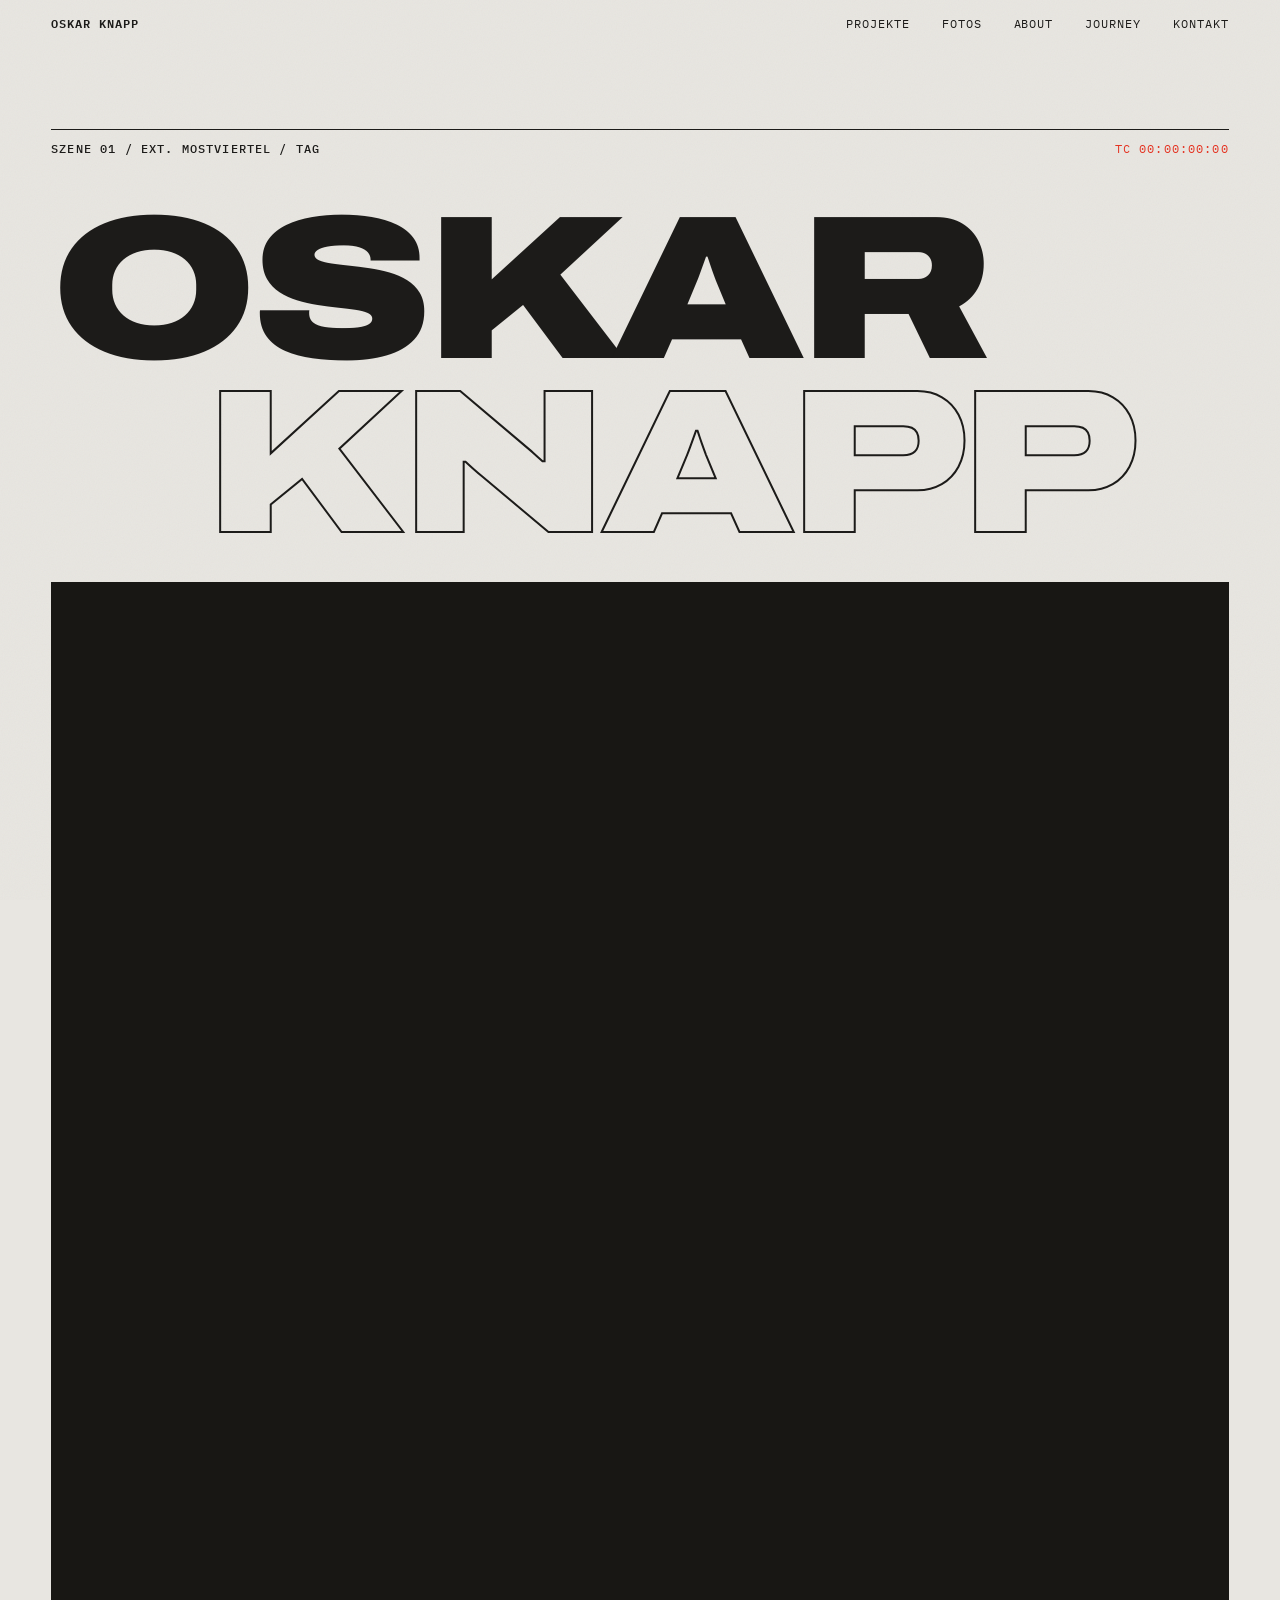
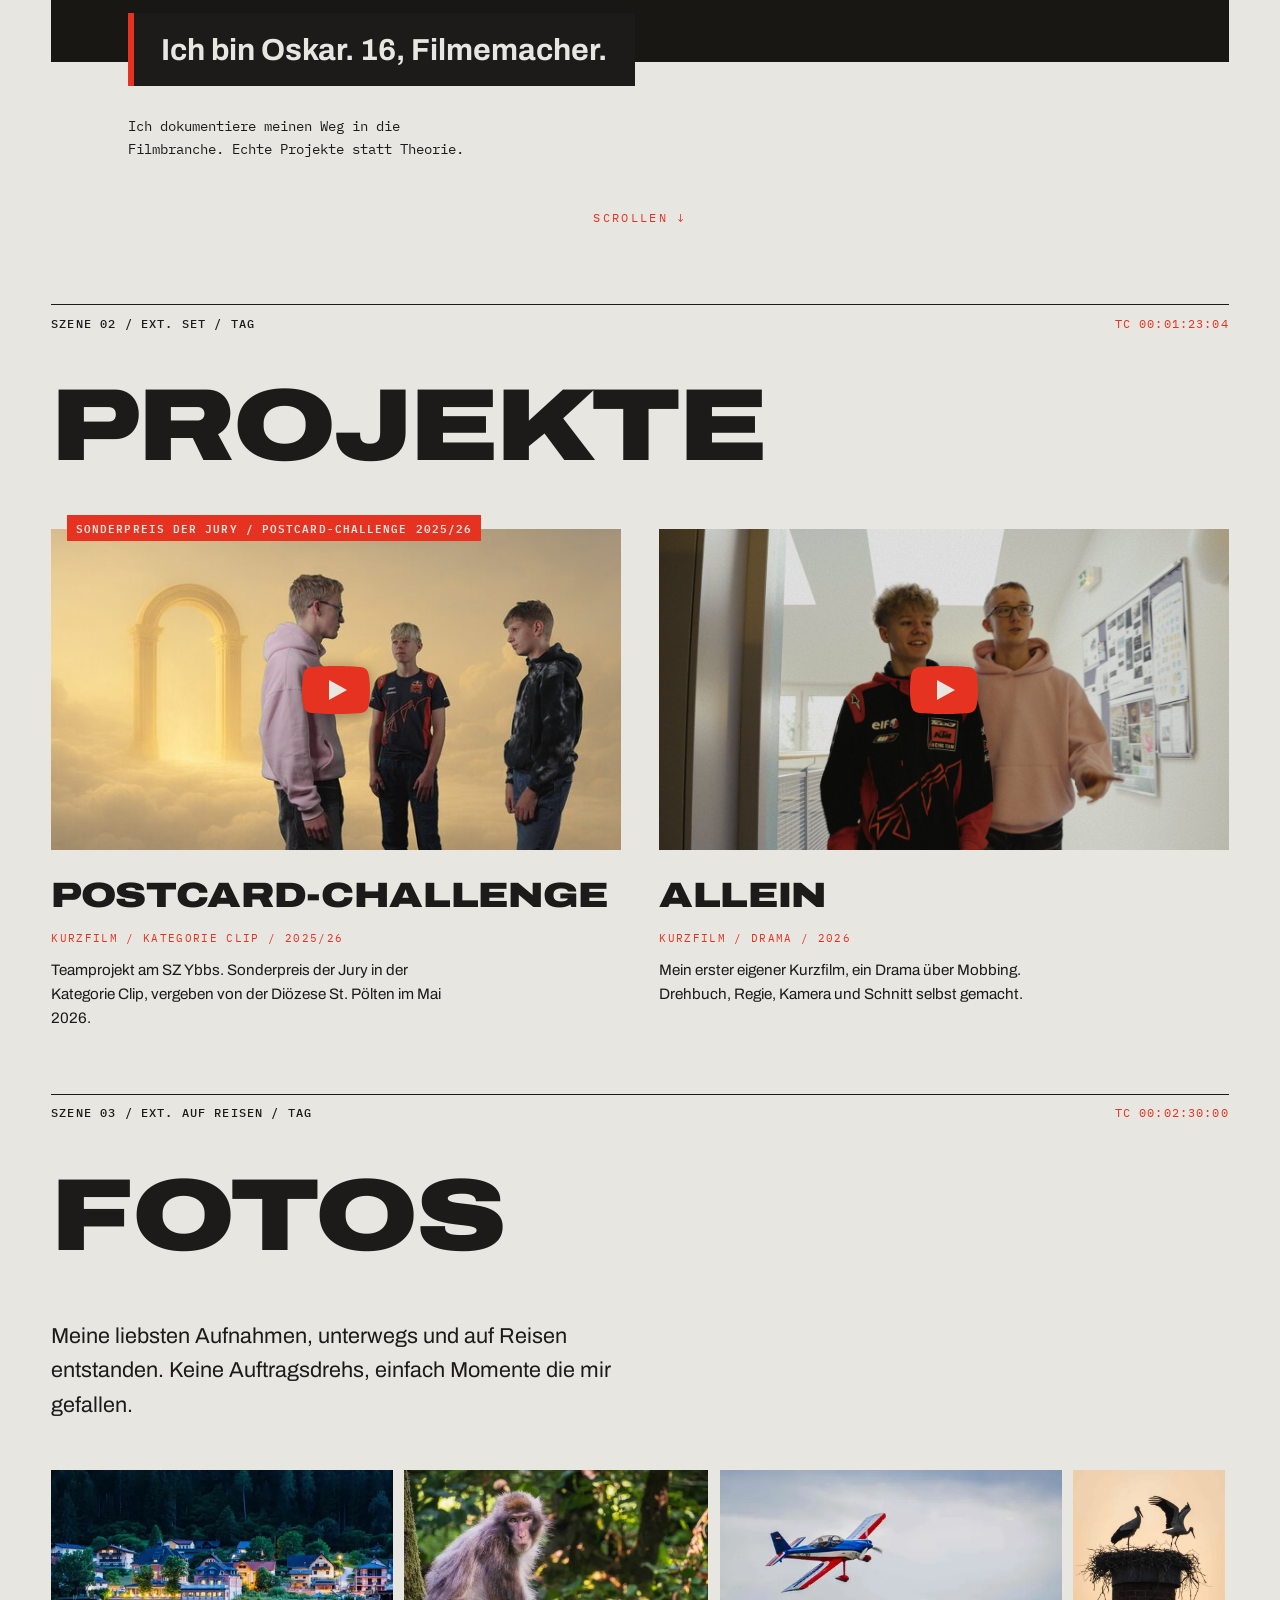
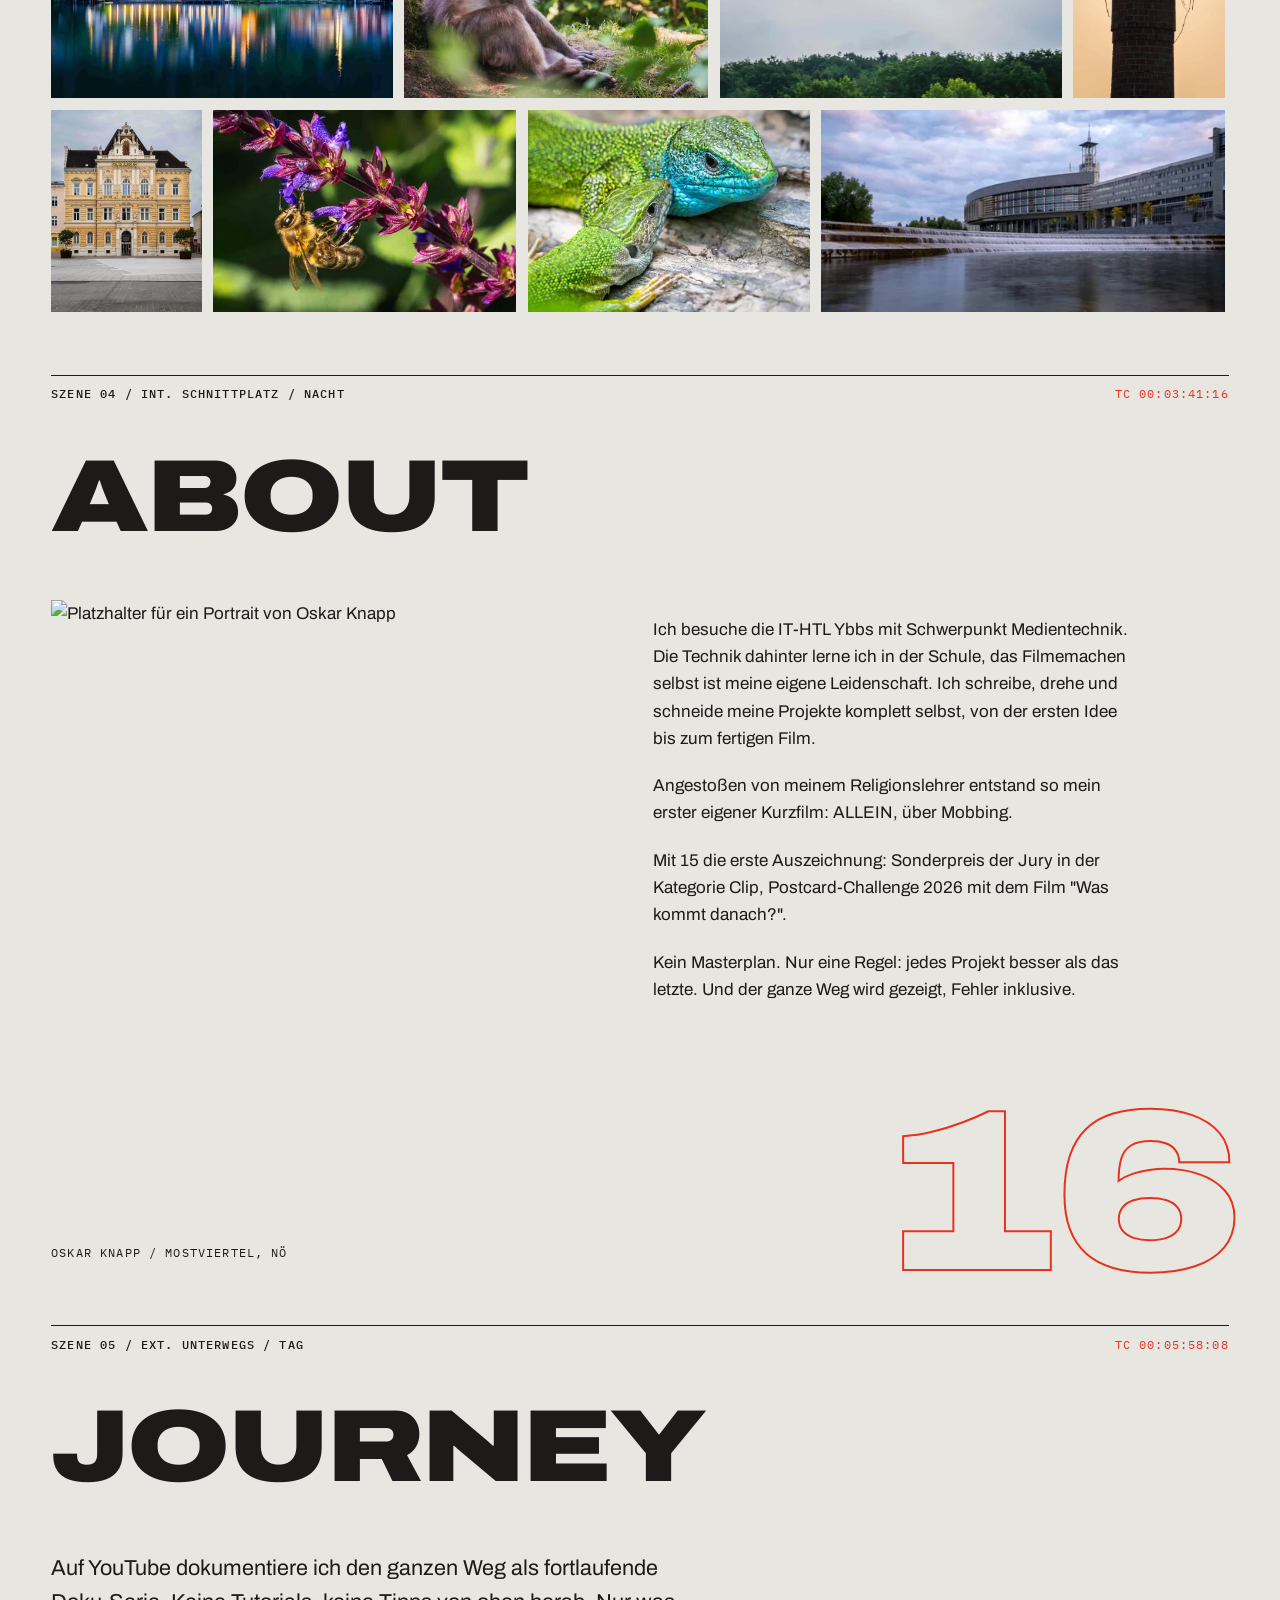
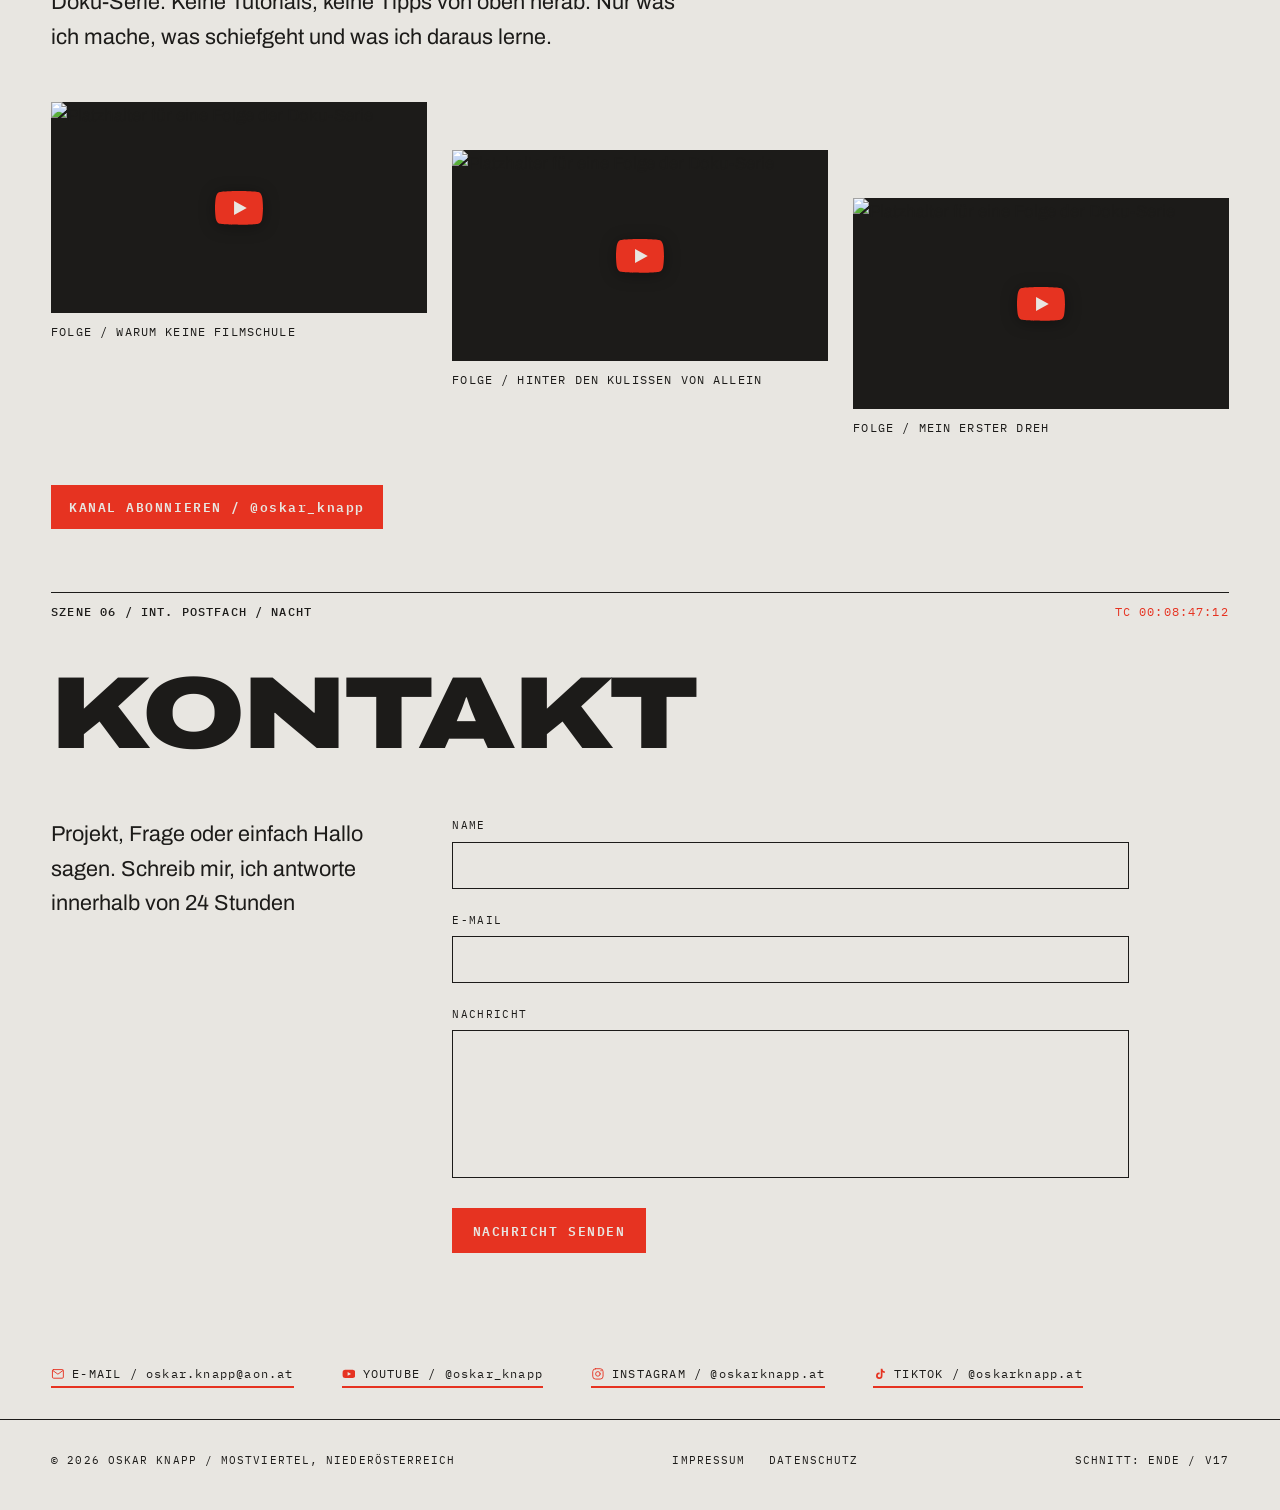
==== commit 7a4eff52: "Hero-Showreel als Hintergrund-Video im 16:9-Frame (V17) Der Platzhalter im Hero wird durch das selbs" ====
--- a/index.html
+++ b/index.html
@@ -114,9 +114,9 @@
 
   <!-- ?v Cache-Buster: bei Änderungen an CSS/JS hochzählen, damit Browser
        (auch iPhone) sicher die neue Version laden statt der gecachten. -->
-  <link rel="stylesheet" href="style.css?v=16">
+  <link rel="stylesheet" href="style.css?v=17">
   <!-- main.js lädt anime.js dynamisch. Fällt das CDN aus, bleibt die Seite voll lesbar. -->
-  <script type="module" src="main.js?v=16"></script>
+  <script type="module" src="main.js?v=17"></script>
 </head>
 <body>
 
@@ -157,17 +157,22 @@
         <span class="hero-line hero-line--offset" data-split>KNAPP</span>
       </h1>
 
-      <!-- PLATZHALTER: Showreel-Still oder Hintergrund-Video im 16:9-Format.
-           Das Bild ist das LCP-Element der Seite (fetchpriority="high" zieht
-           es im Ladevorgang vor). Sobald ein echtes, selbst gehostetes Still
-           da ist: src auf assets/... umstellen UND im <head> zusätzlich
-           <link rel="preload" as="image" href="assets/DEIN-STILL.jpg" fetchpriority="high">
-           eintragen, damit der Browser es noch vor dem CSS lädt. -->
+      <!-- Showreel als Hintergrund-Video im 16:9-Frame: läuft stumm,
+           automatisch und in Endlosschleife (autoplay + muted + loop +
+           playsinline). Ganz ohne JS spielt das Video nativ. Bei
+           prefers-reduced-motion stoppt main.js (setupHeroVideo) die
+           Wiedergabe und lässt den ersten Frame als Standbild stehen.
+           Selbst gehostet → kein externer Request, DSGVO-konform.
+           Kein poster gesetzt (erster Frame dient als Standbild); ein
+           leichtes Still könnte hier später als poster="assets/…"
+           den ersten Eindruck und den reduced-motion-Fall verbessern. -->
       <figure class="hero-frame">
-        <img src="https://placehold.co/1920x1080/181714/E8E6E1?text=SHOWREEL+STILL+%2F+16%3A9+%2F+PLATZHALTER"
-             alt="Platzhalter für ein Showreel-Still im 16:9-Format"
-             fetchpriority="high" decoding="async"
-             width="1920" height="1080">
+        <video class="hero-video" autoplay muted loop playsinline preload="auto"
+               width="1920" height="1080"
+               aria-label="Showreel von Oskar Knapp, stummer Zusammenschnitt seiner Arbeiten">
+          <source src="assets/show_reel.mp4" type="video/mp4">
+          Dein Browser kann dieses Video nicht abspielen.
+        </video>
       </figure>
 
       <!-- Statement-Zeile: schlägt per Animation wie eine Filmklappe ein.
@@ -476,7 +481,7 @@
       <a href="impressum/">IMPRESSUM</a>
       <a href="datenschutz/">DATENSCHUTZ</a>
     </span>
-    <span>SCHNITT: ENDE / V16</span>
+    <span>SCHNITT: ENDE / V17</span>
   </footer>
 
 </body>
--- a/style.css
+++ b/style.css
@@ -271,10 +271,13 @@
   position: relative;
 }
 
-.hero-frame img {
+.hero-frame img,
+.hero-frame video {
+  display: block;
   width: 100%;
   aspect-ratio: 16 / 9; /* Showreel im 16:9-Format */
   object-fit: cover;
+  background: #181714; /* dunkler Grund, bis das Video den ersten Frame zeigt */
 }
 
 /* Statement wie eine Filmklappe: dunkler Balken, überlappt die Bildkante */
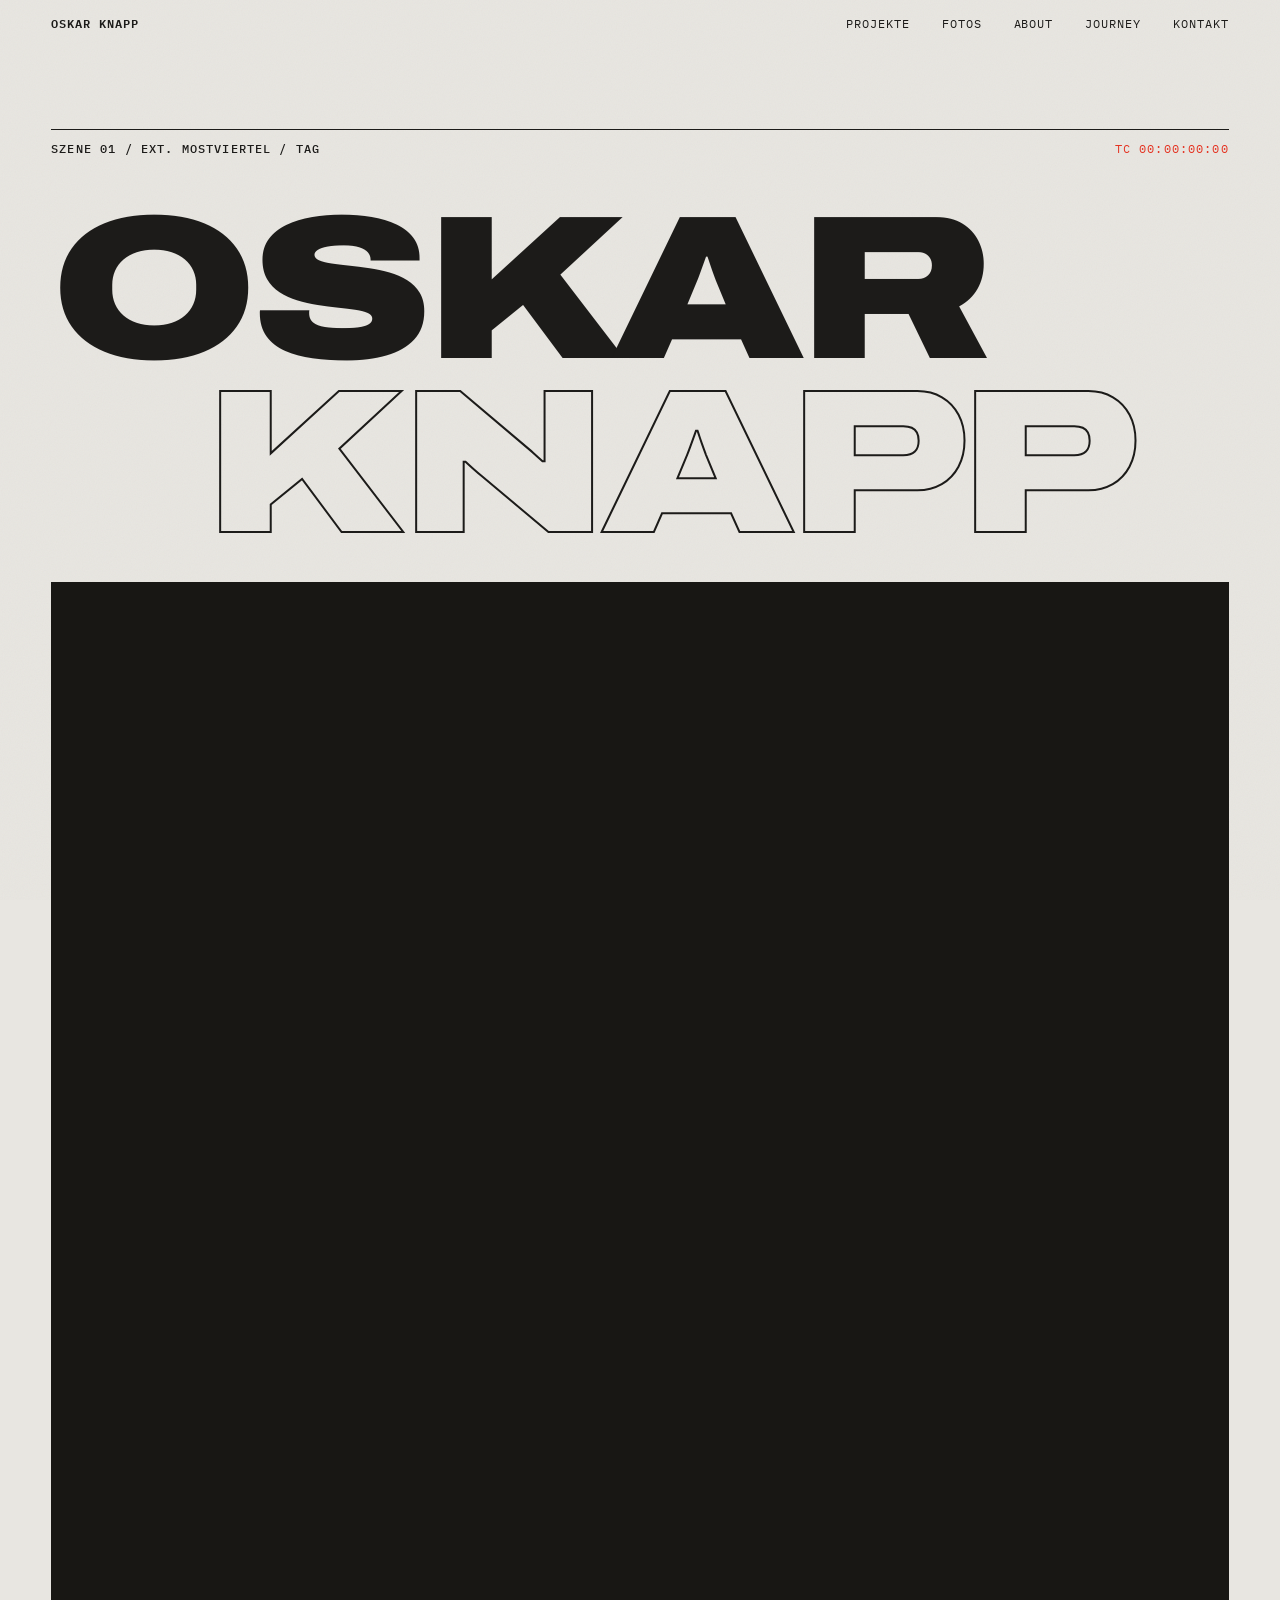
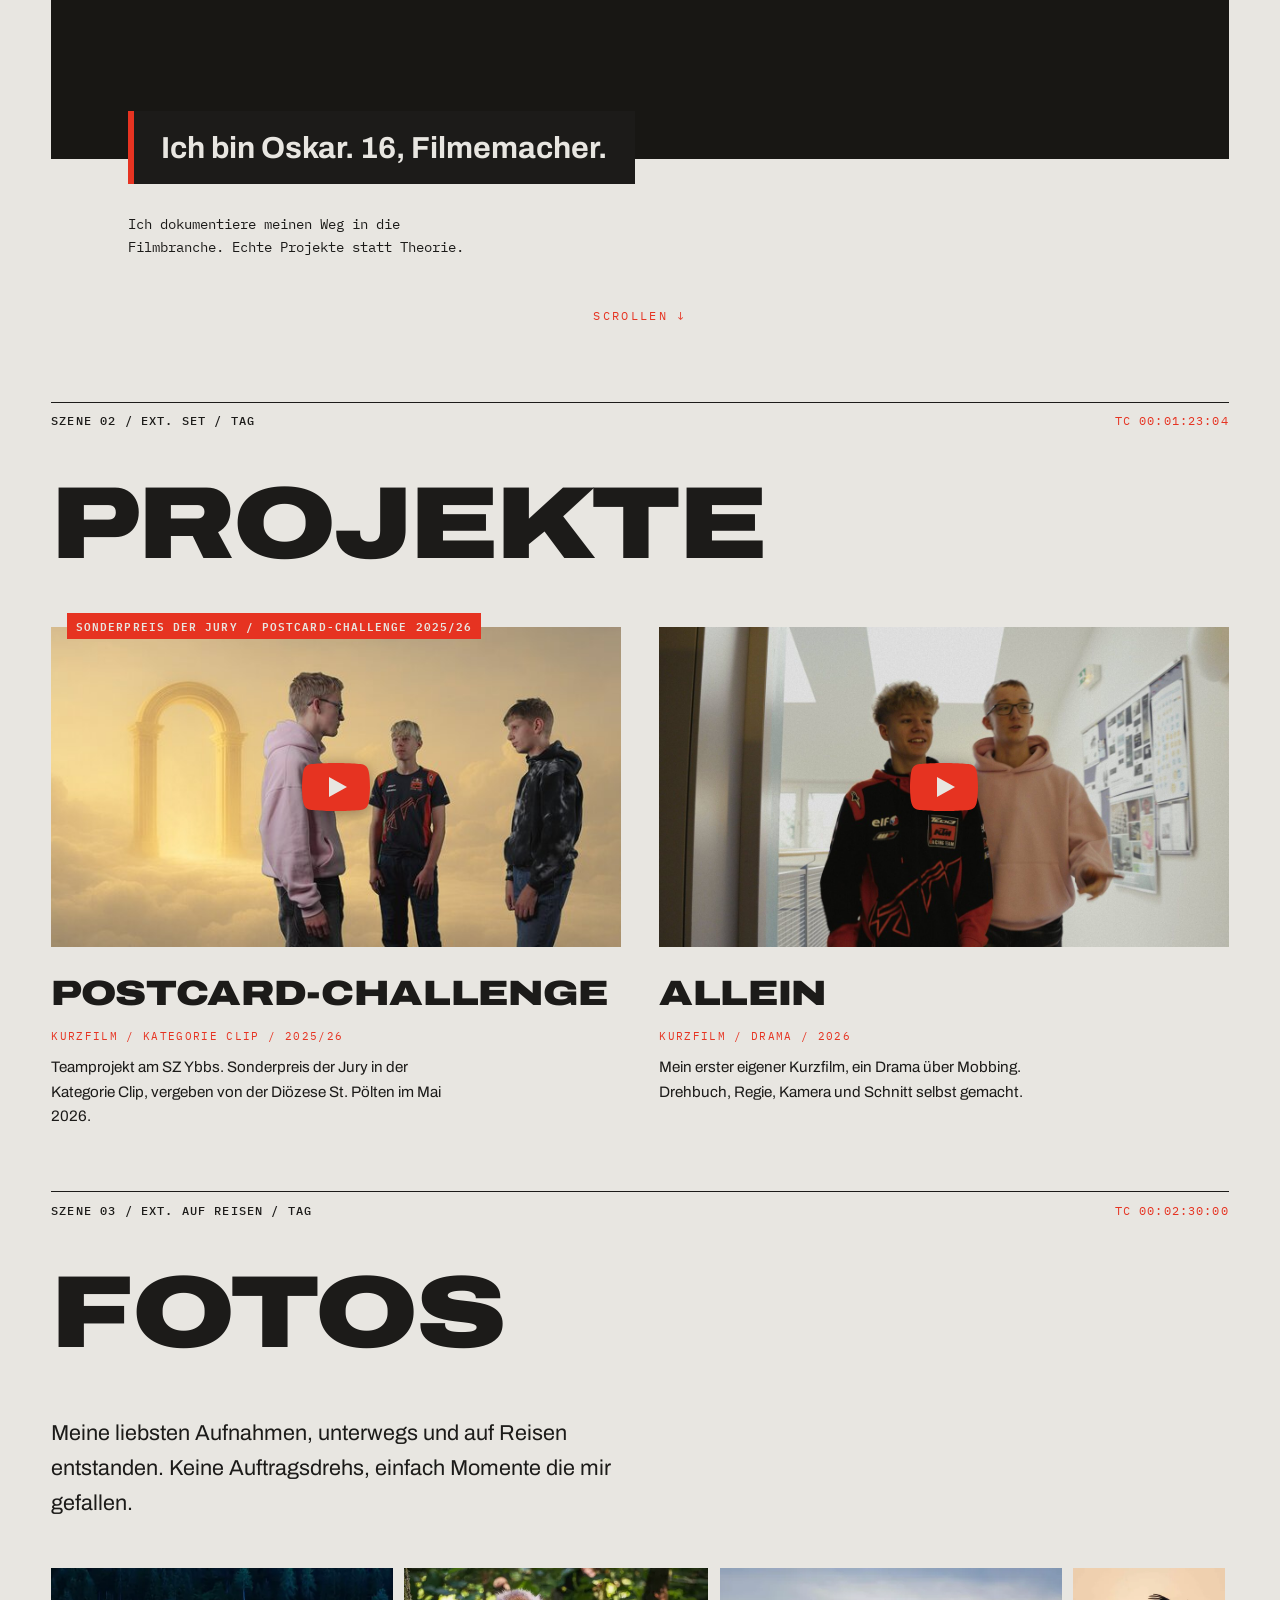
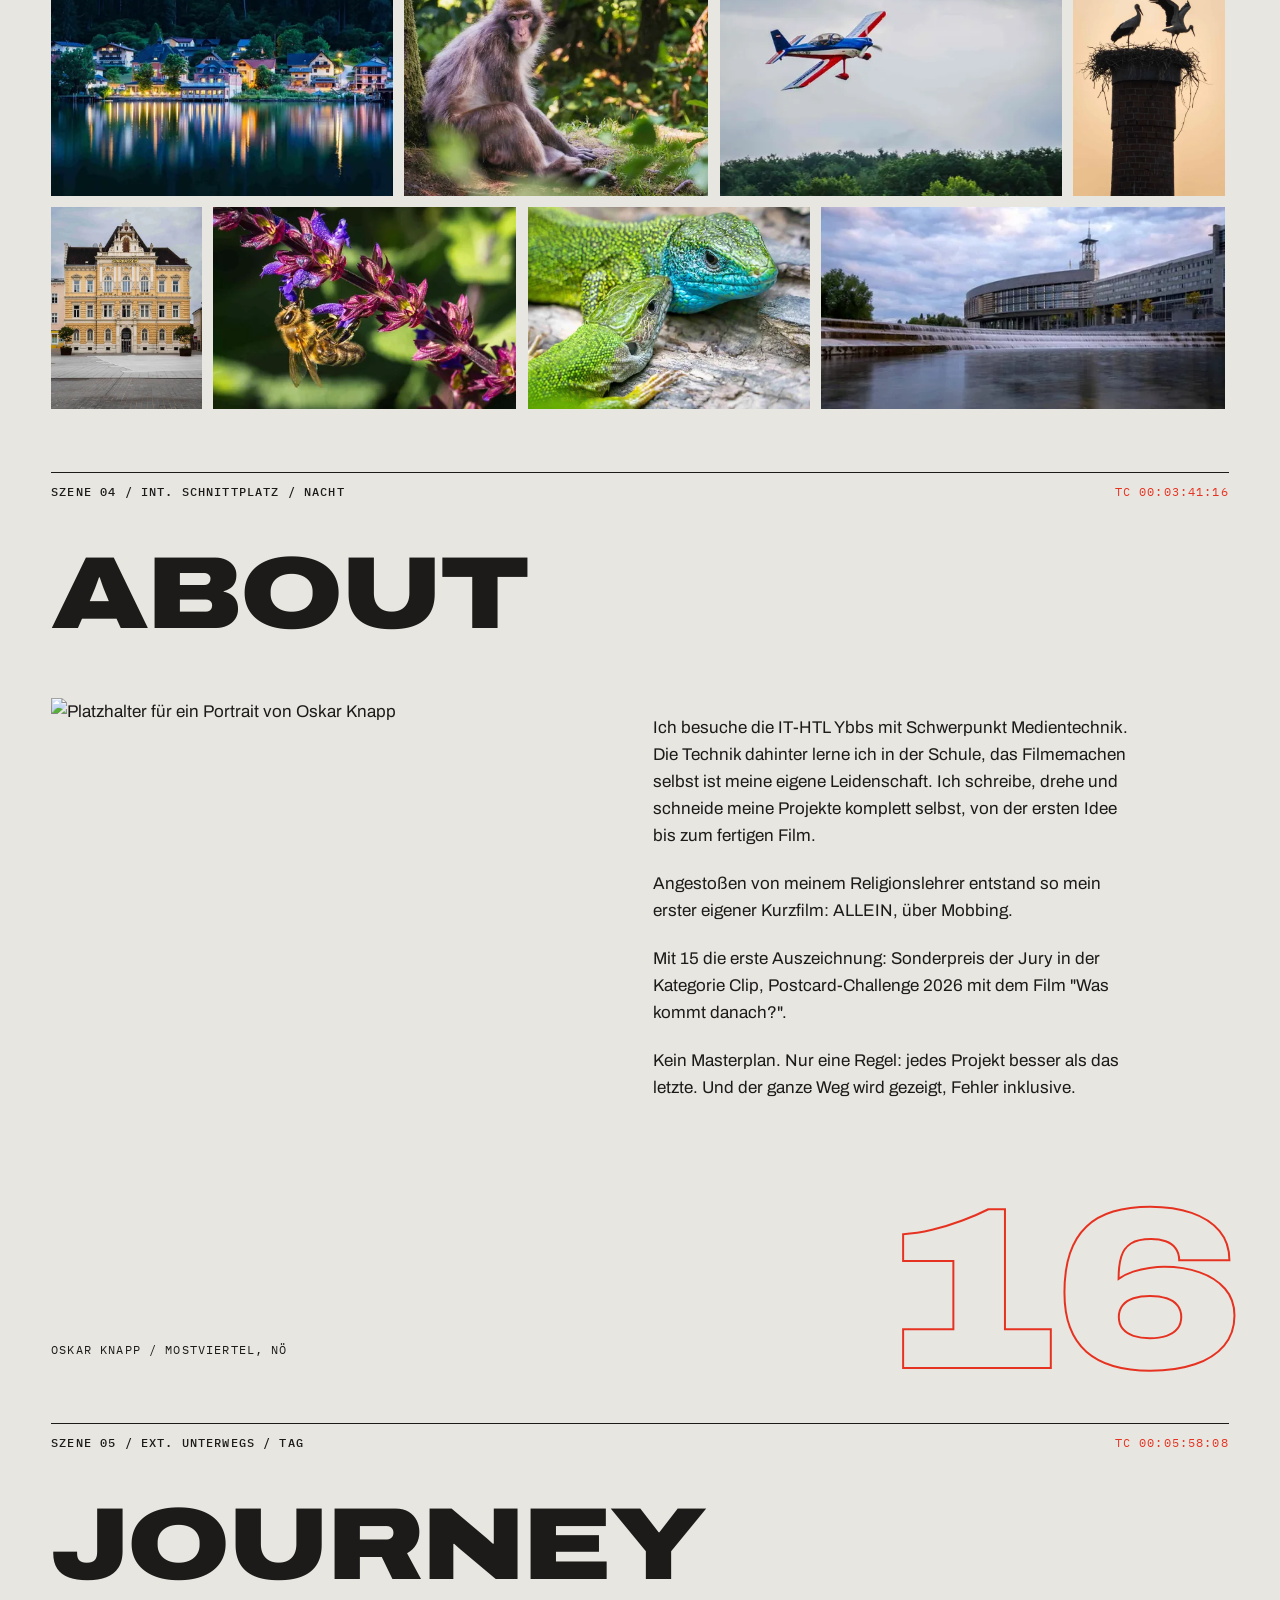
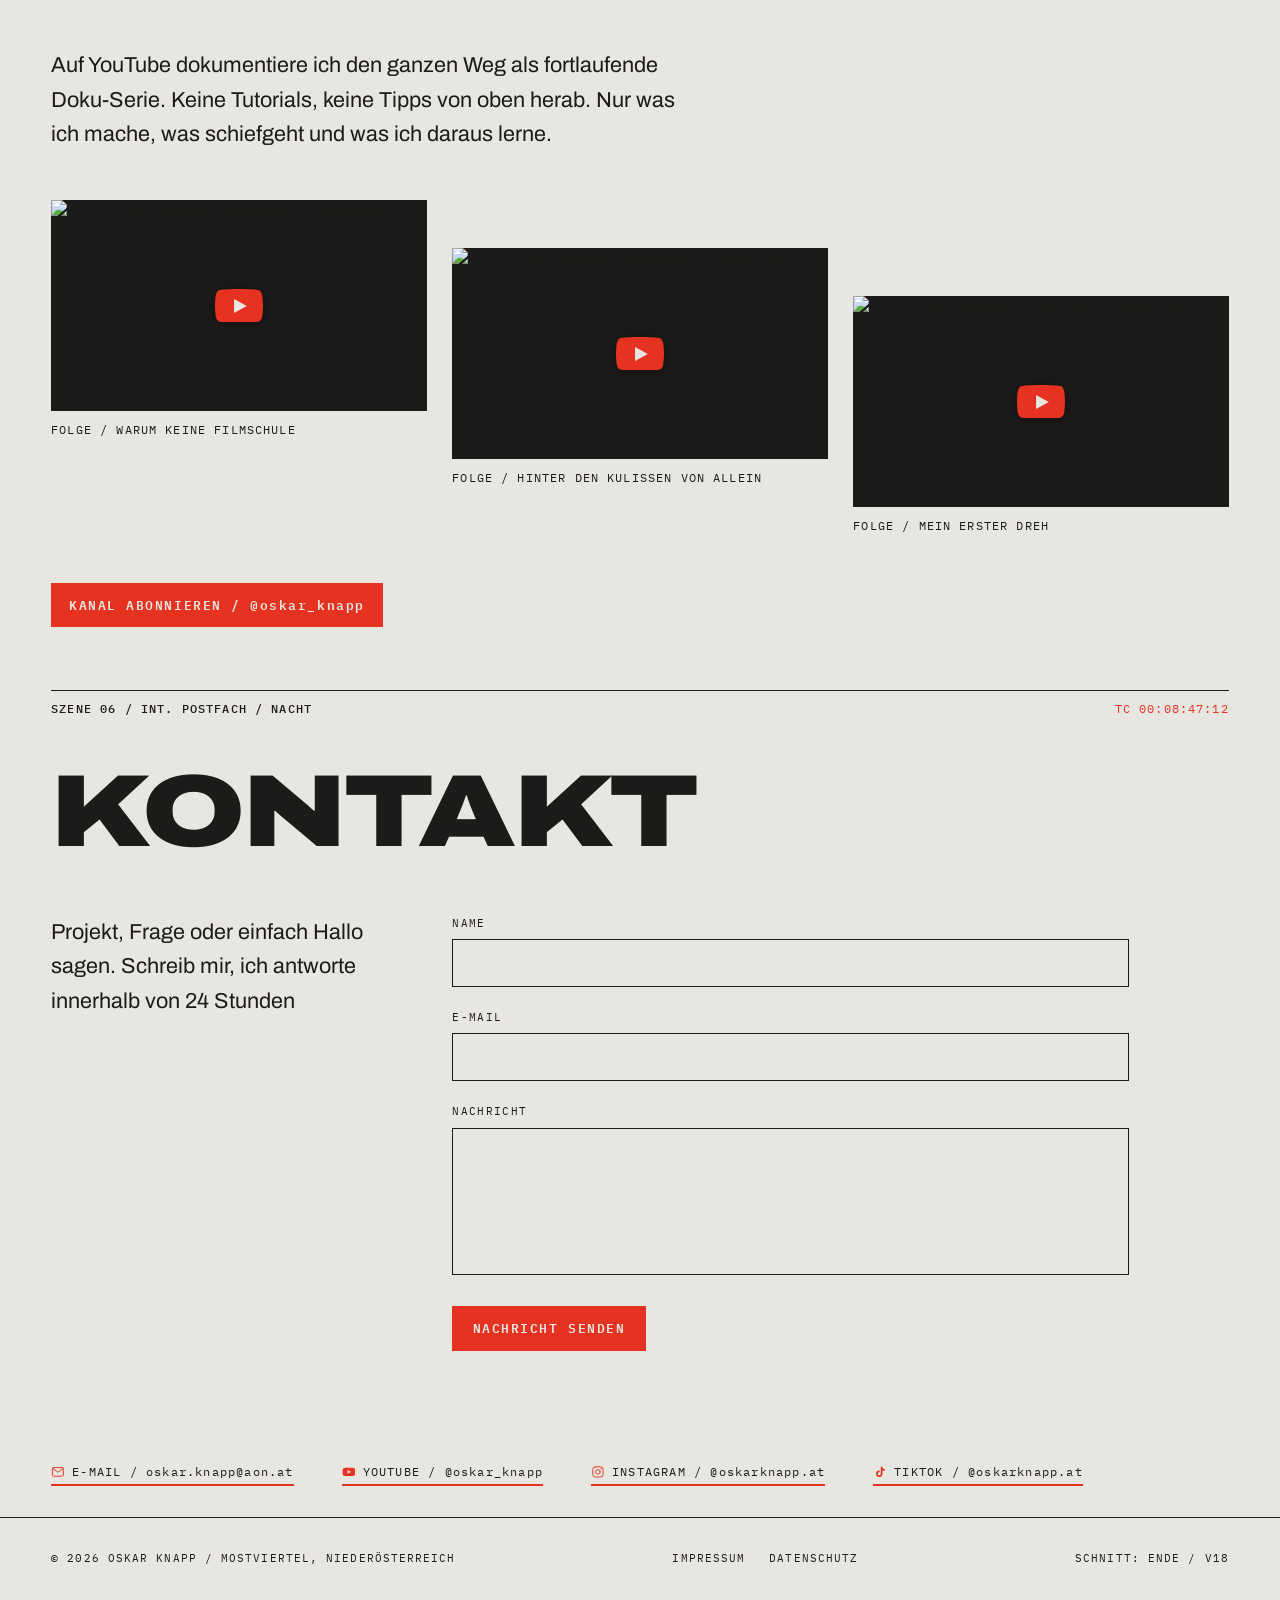
==== commit 3ea3e1c6: "Showreel-Frame auf 1:1 (quadratisch) statt 16:9 (V18) Der Betreiber wollte den Hero-Frame quadratisc" ====
--- a/index.html
+++ b/index.html
@@ -114,9 +114,9 @@
 
   <!-- ?v Cache-Buster: bei Änderungen an CSS/JS hochzählen, damit Browser
        (auch iPhone) sicher die neue Version laden statt der gecachten. -->
-  <link rel="stylesheet" href="style.css?v=17">
+  <link rel="stylesheet" href="style.css?v=18">
   <!-- main.js lädt anime.js dynamisch. Fällt das CDN aus, bleibt die Seite voll lesbar. -->
-  <script type="module" src="main.js?v=17"></script>
+  <script type="module" src="main.js?v=18"></script>
 </head>
 <body>
 
@@ -157,7 +157,7 @@
         <span class="hero-line hero-line--offset" data-split>KNAPP</span>
       </h1>
 
-      <!-- Showreel als Hintergrund-Video im 16:9-Frame: läuft stumm,
+      <!-- Showreel als Hintergrund-Video im 1:1-Frame (quadratisch): läuft stumm,
            automatisch und in Endlosschleife (autoplay + muted + loop +
            playsinline). Ganz ohne JS spielt das Video nativ. Bei
            prefers-reduced-motion stoppt main.js (setupHeroVideo) die
@@ -168,7 +168,7 @@
            den ersten Eindruck und den reduced-motion-Fall verbessern. -->
       <figure class="hero-frame">
         <video class="hero-video" autoplay muted loop playsinline preload="auto"
-               width="1920" height="1080"
+               width="1080" height="1080"
                aria-label="Showreel von Oskar Knapp, stummer Zusammenschnitt seiner Arbeiten">
           <source src="assets/show_reel.mp4" type="video/mp4">
           Dein Browser kann dieses Video nicht abspielen.
@@ -481,7 +481,7 @@
       <a href="impressum/">IMPRESSUM</a>
       <a href="datenschutz/">DATENSCHUTZ</a>
     </span>
-    <span>SCHNITT: ENDE / V17</span>
+    <span>SCHNITT: ENDE / V18</span>
   </footer>
 
 </body>
--- a/style.css
+++ b/style.css
@@ -275,10 +275,15 @@
 .hero-frame video {
   display: block;
   width: 100%;
-  aspect-ratio: 16 / 9; /* Showreel im 16:9-Format */
+  height: auto; /* überschreibt den height-Attribut-Hint, damit aspect-ratio greift */
   object-fit: cover;
   background: #181714; /* dunkler Grund, bis das Video den ersten Frame zeigt */
 }
+
+/* Der Showreel-Frame ist quadratisch (1:1) – das Video wird per object-fit
+   mittig in dieses Verhältnis eingepasst. Der img-Fallback bleibt 16:9. */
+.hero-frame img { aspect-ratio: 16 / 9; }
+.hero-frame video { aspect-ratio: 1 / 1; }
 
 /* Statement wie eine Filmklappe: dunkler Balken, überlappt die Bildkante */
 .hero-statement {
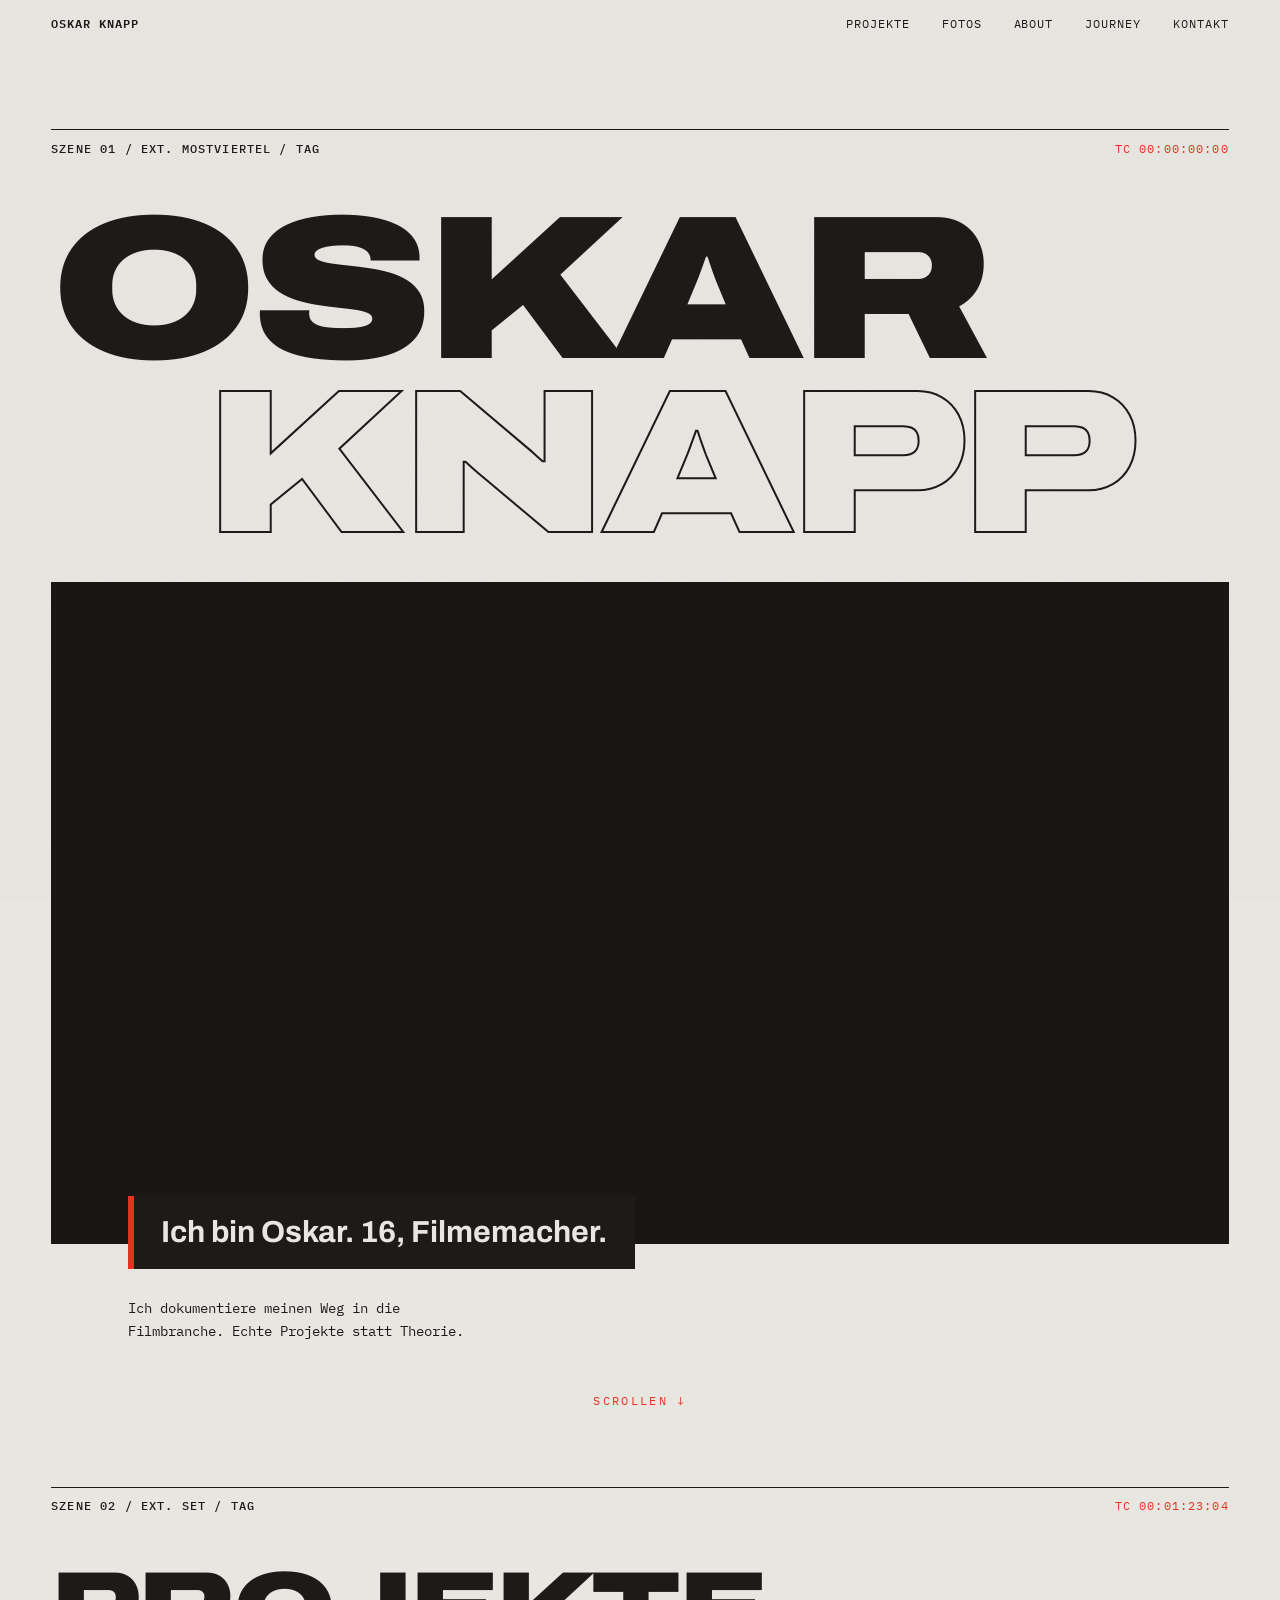
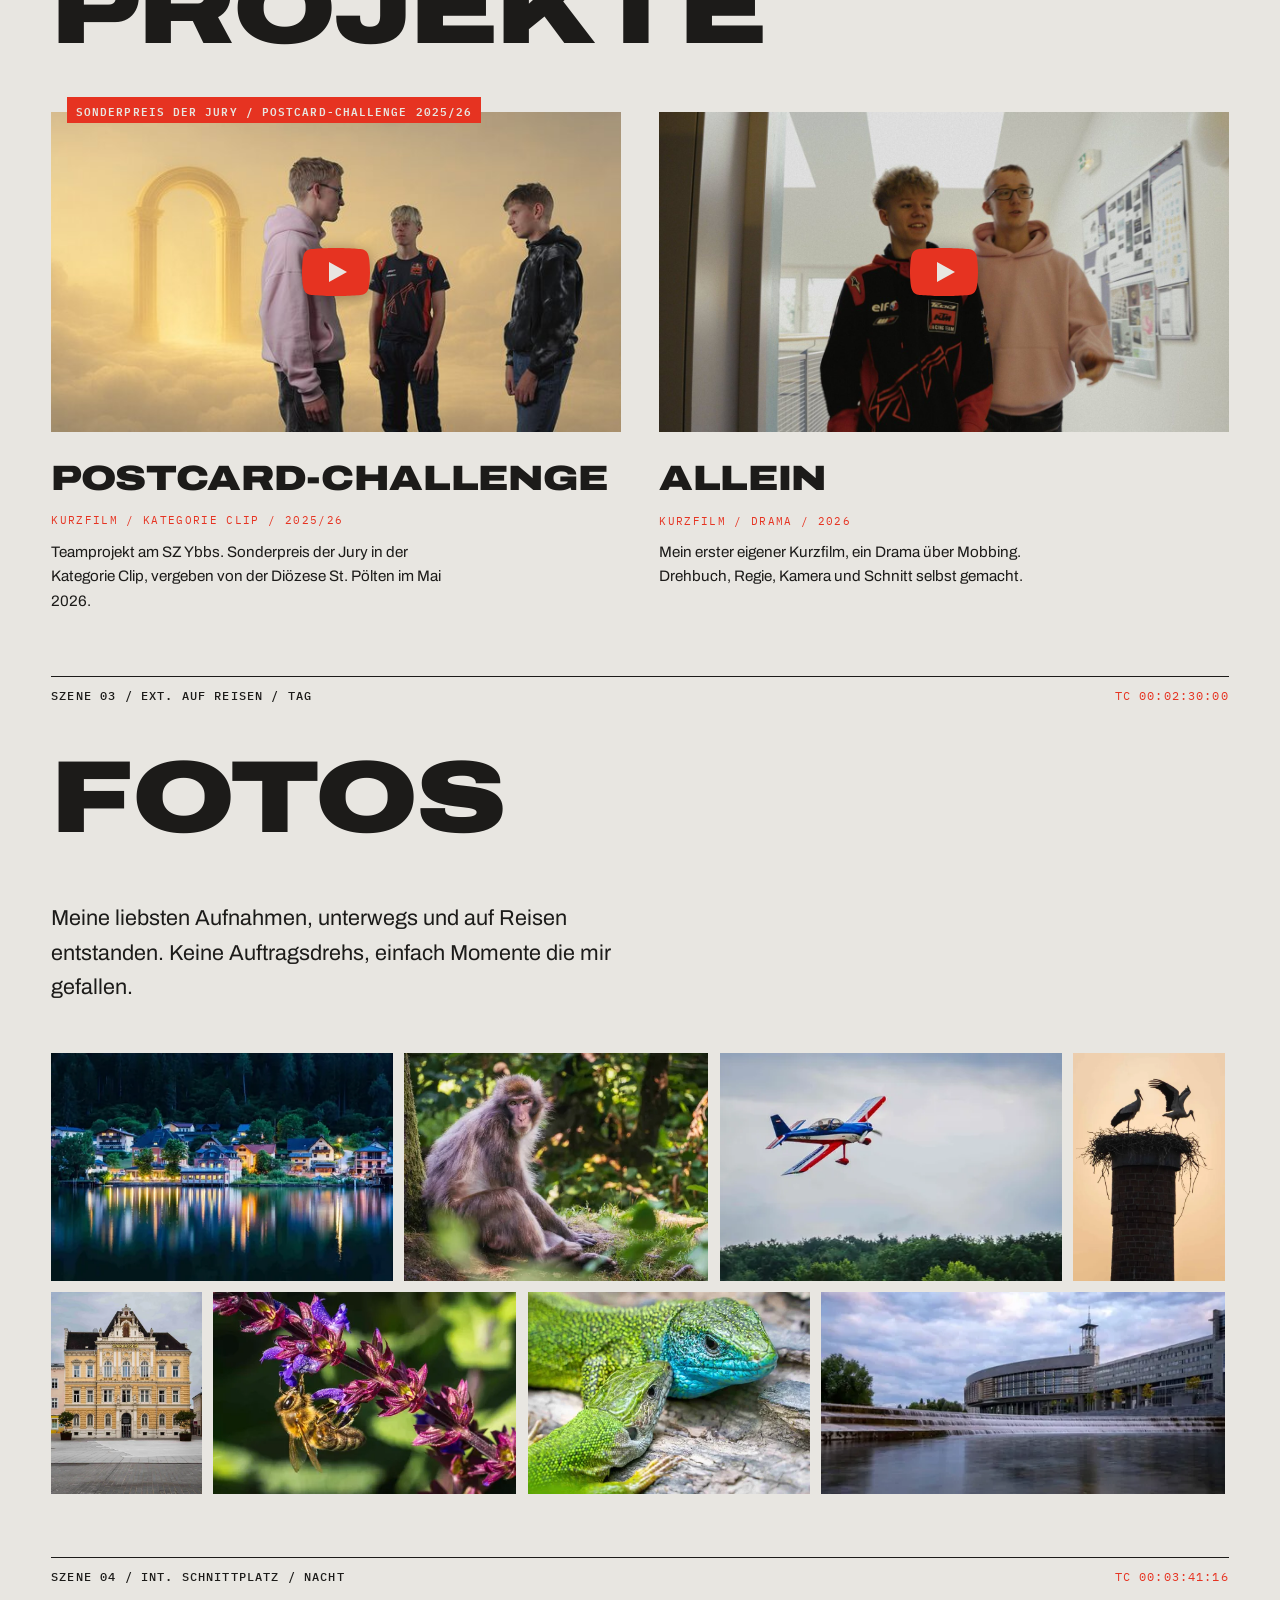
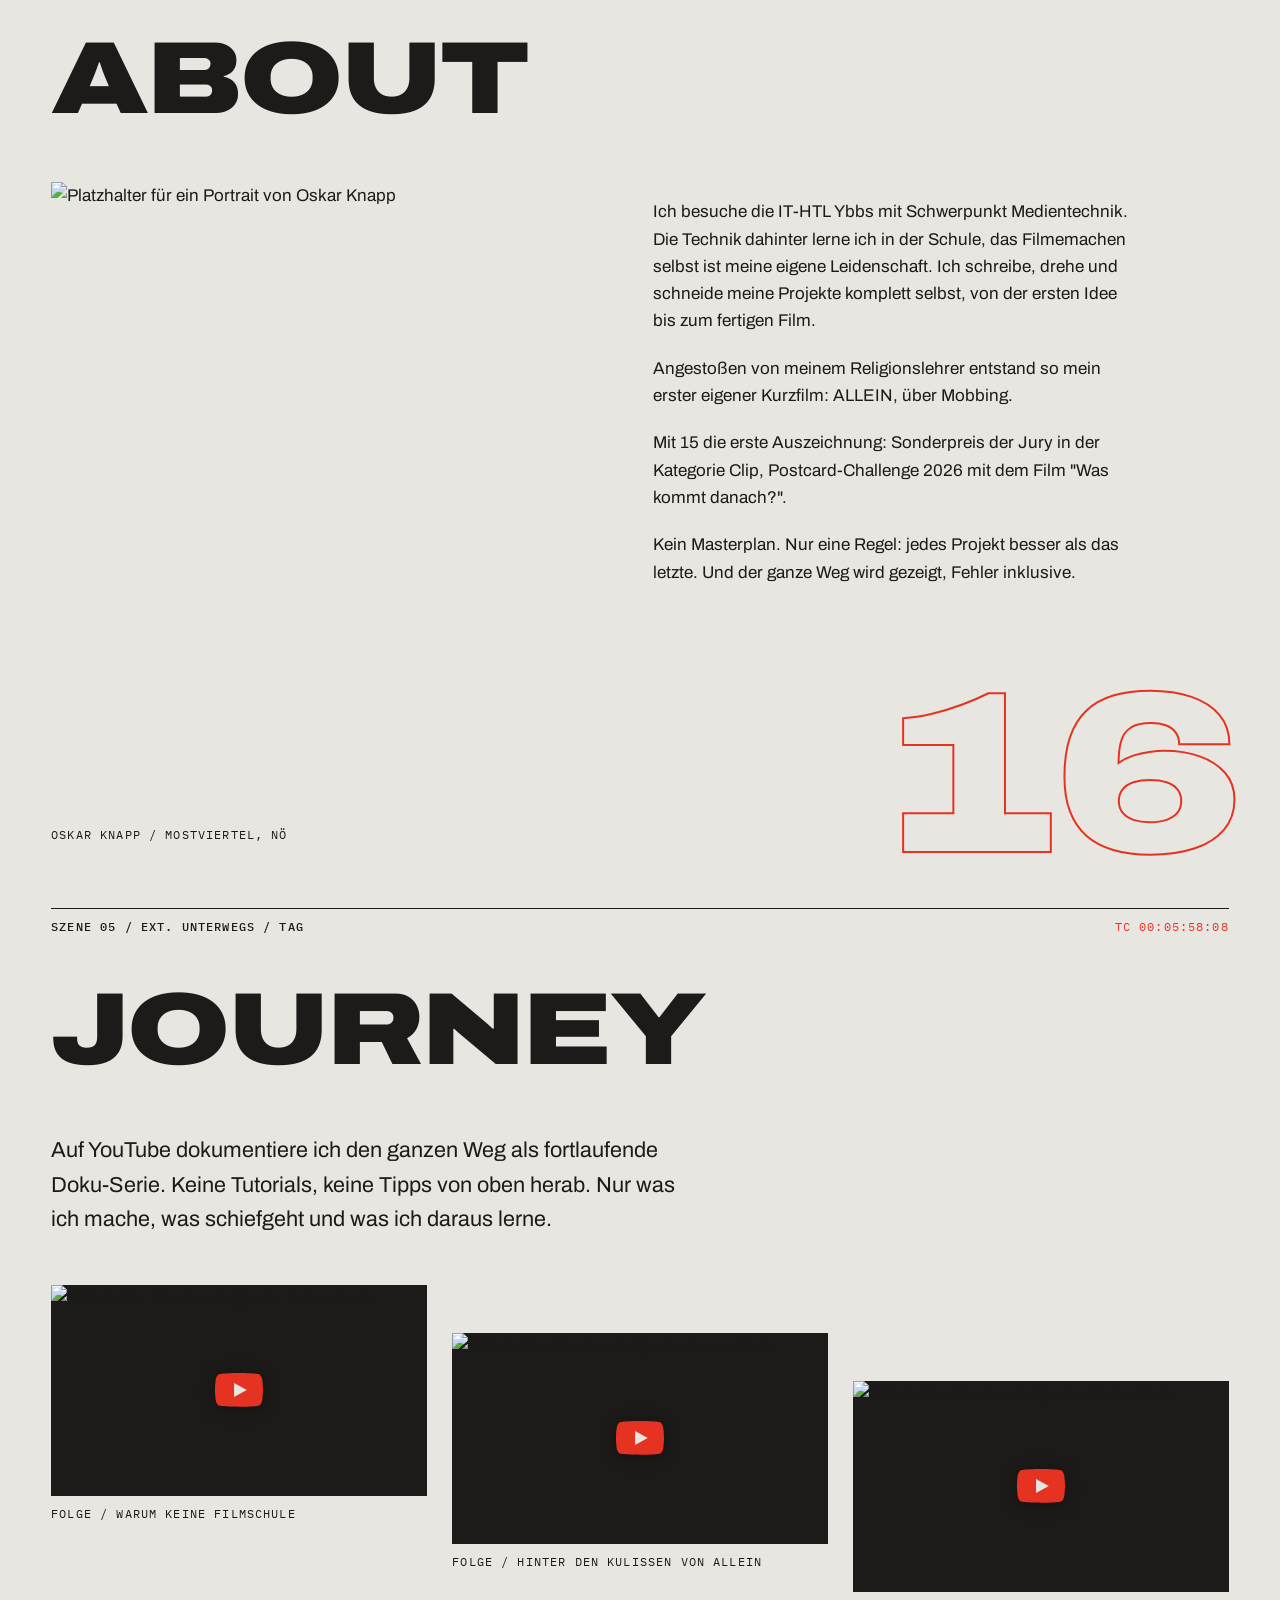
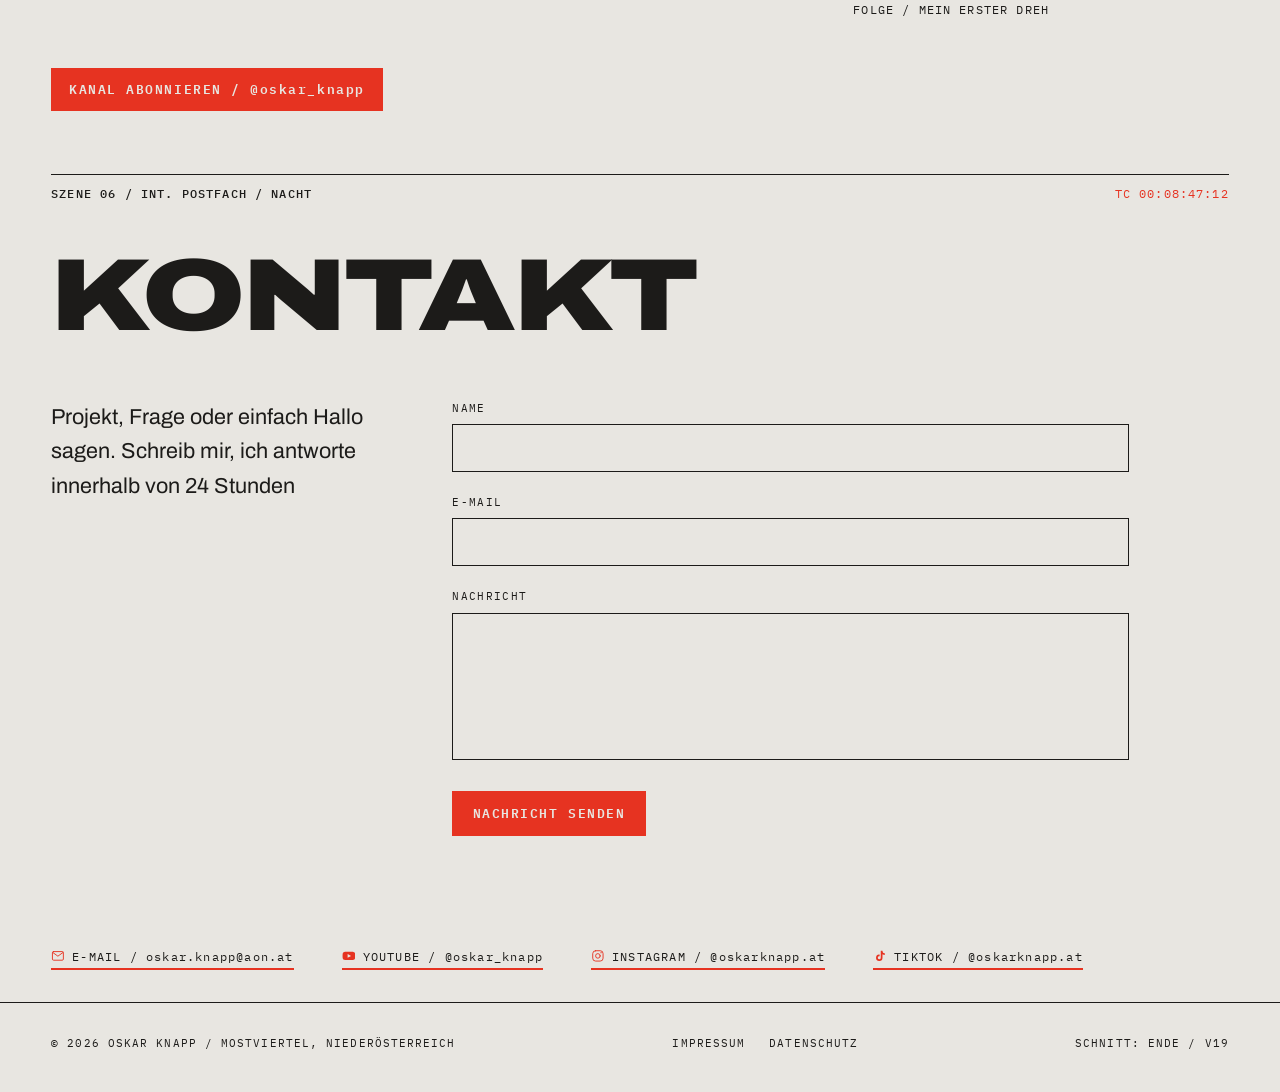
==== commit e51d712c: "Showreel-Frame zurück auf originales 16:9-Format (V19) Der Betreiber möchte das Video im Originalfor" ====
--- a/index.html
+++ b/index.html
@@ -114,9 +114,9 @@
 
   <!-- ?v Cache-Buster: bei Änderungen an CSS/JS hochzählen, damit Browser
        (auch iPhone) sicher die neue Version laden statt der gecachten. -->
-  <link rel="stylesheet" href="style.css?v=18">
+  <link rel="stylesheet" href="style.css?v=19">
   <!-- main.js lädt anime.js dynamisch. Fällt das CDN aus, bleibt die Seite voll lesbar. -->
-  <script type="module" src="main.js?v=18"></script>
+  <script type="module" src="main.js?v=19"></script>
 </head>
 <body>
 
@@ -157,7 +157,7 @@
         <span class="hero-line hero-line--offset" data-split>KNAPP</span>
       </h1>
 
-      <!-- Showreel als Hintergrund-Video im 1:1-Frame (quadratisch): läuft stumm,
+      <!-- Showreel als Hintergrund-Video im originalen 16:9-Frame: läuft stumm,
            automatisch und in Endlosschleife (autoplay + muted + loop +
            playsinline). Ganz ohne JS spielt das Video nativ. Bei
            prefers-reduced-motion stoppt main.js (setupHeroVideo) die
@@ -168,7 +168,7 @@
            den ersten Eindruck und den reduced-motion-Fall verbessern. -->
       <figure class="hero-frame">
         <video class="hero-video" autoplay muted loop playsinline preload="auto"
-               width="1080" height="1080"
+               width="1280" height="720"
                aria-label="Showreel von Oskar Knapp, stummer Zusammenschnitt seiner Arbeiten">
           <source src="assets/show_reel.mp4" type="video/mp4">
           Dein Browser kann dieses Video nicht abspielen.
@@ -481,7 +481,7 @@
       <a href="impressum/">IMPRESSUM</a>
       <a href="datenschutz/">DATENSCHUTZ</a>
     </span>
-    <span>SCHNITT: ENDE / V18</span>
+    <span>SCHNITT: ENDE / V19</span>
   </footer>
 
 </body>
--- a/style.css
+++ b/style.css
@@ -276,14 +276,10 @@
   display: block;
   width: 100%;
   height: auto; /* überschreibt den height-Attribut-Hint, damit aspect-ratio greift */
+  aspect-ratio: 16 / 9; /* Showreel im originalen 16:9-Format, kein Zuschnitt */
   object-fit: cover;
   background: #181714; /* dunkler Grund, bis das Video den ersten Frame zeigt */
 }
-
-/* Der Showreel-Frame ist quadratisch (1:1) – das Video wird per object-fit
-   mittig in dieses Verhältnis eingepasst. Der img-Fallback bleibt 16:9. */
-.hero-frame img { aspect-ratio: 16 / 9; }
-.hero-frame video { aspect-ratio: 1 / 1; }
 
 /* Statement wie eine Filmklappe: dunkler Balken, überlappt die Bildkante */
 .hero-statement {
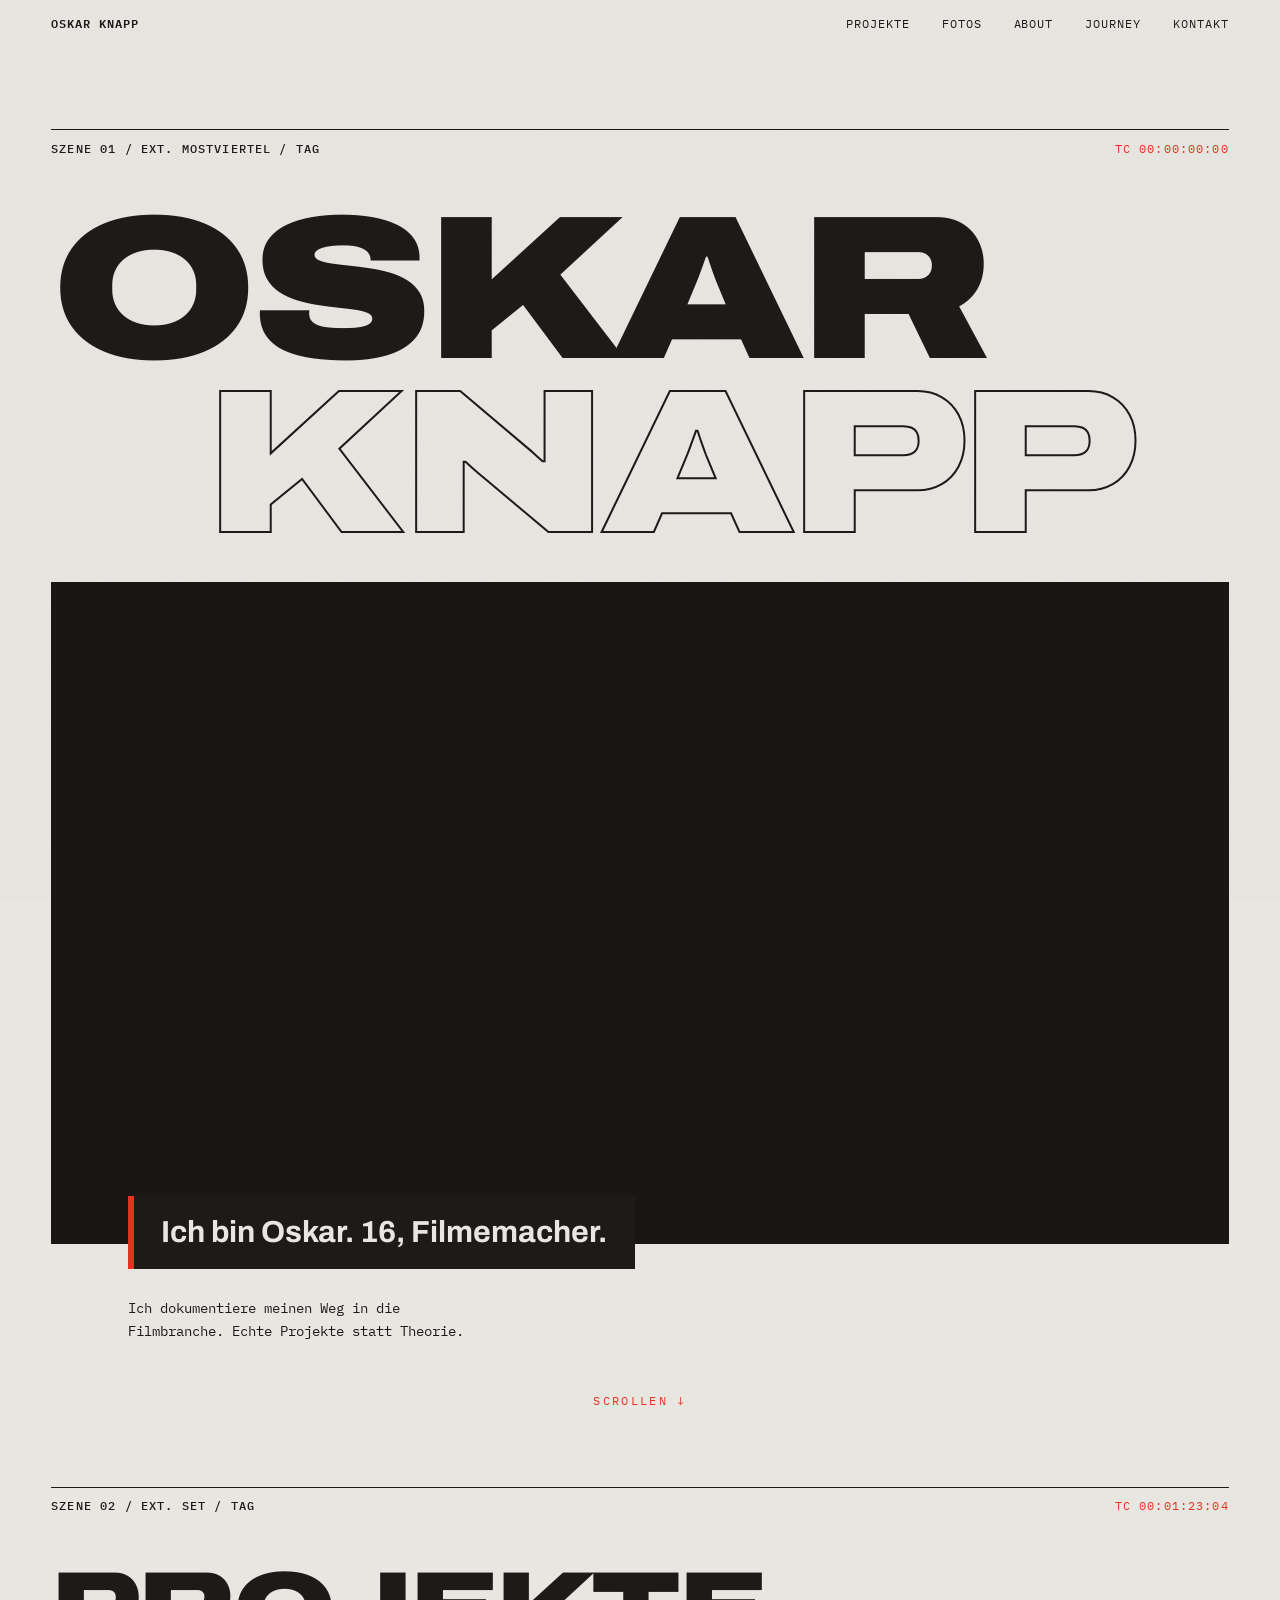
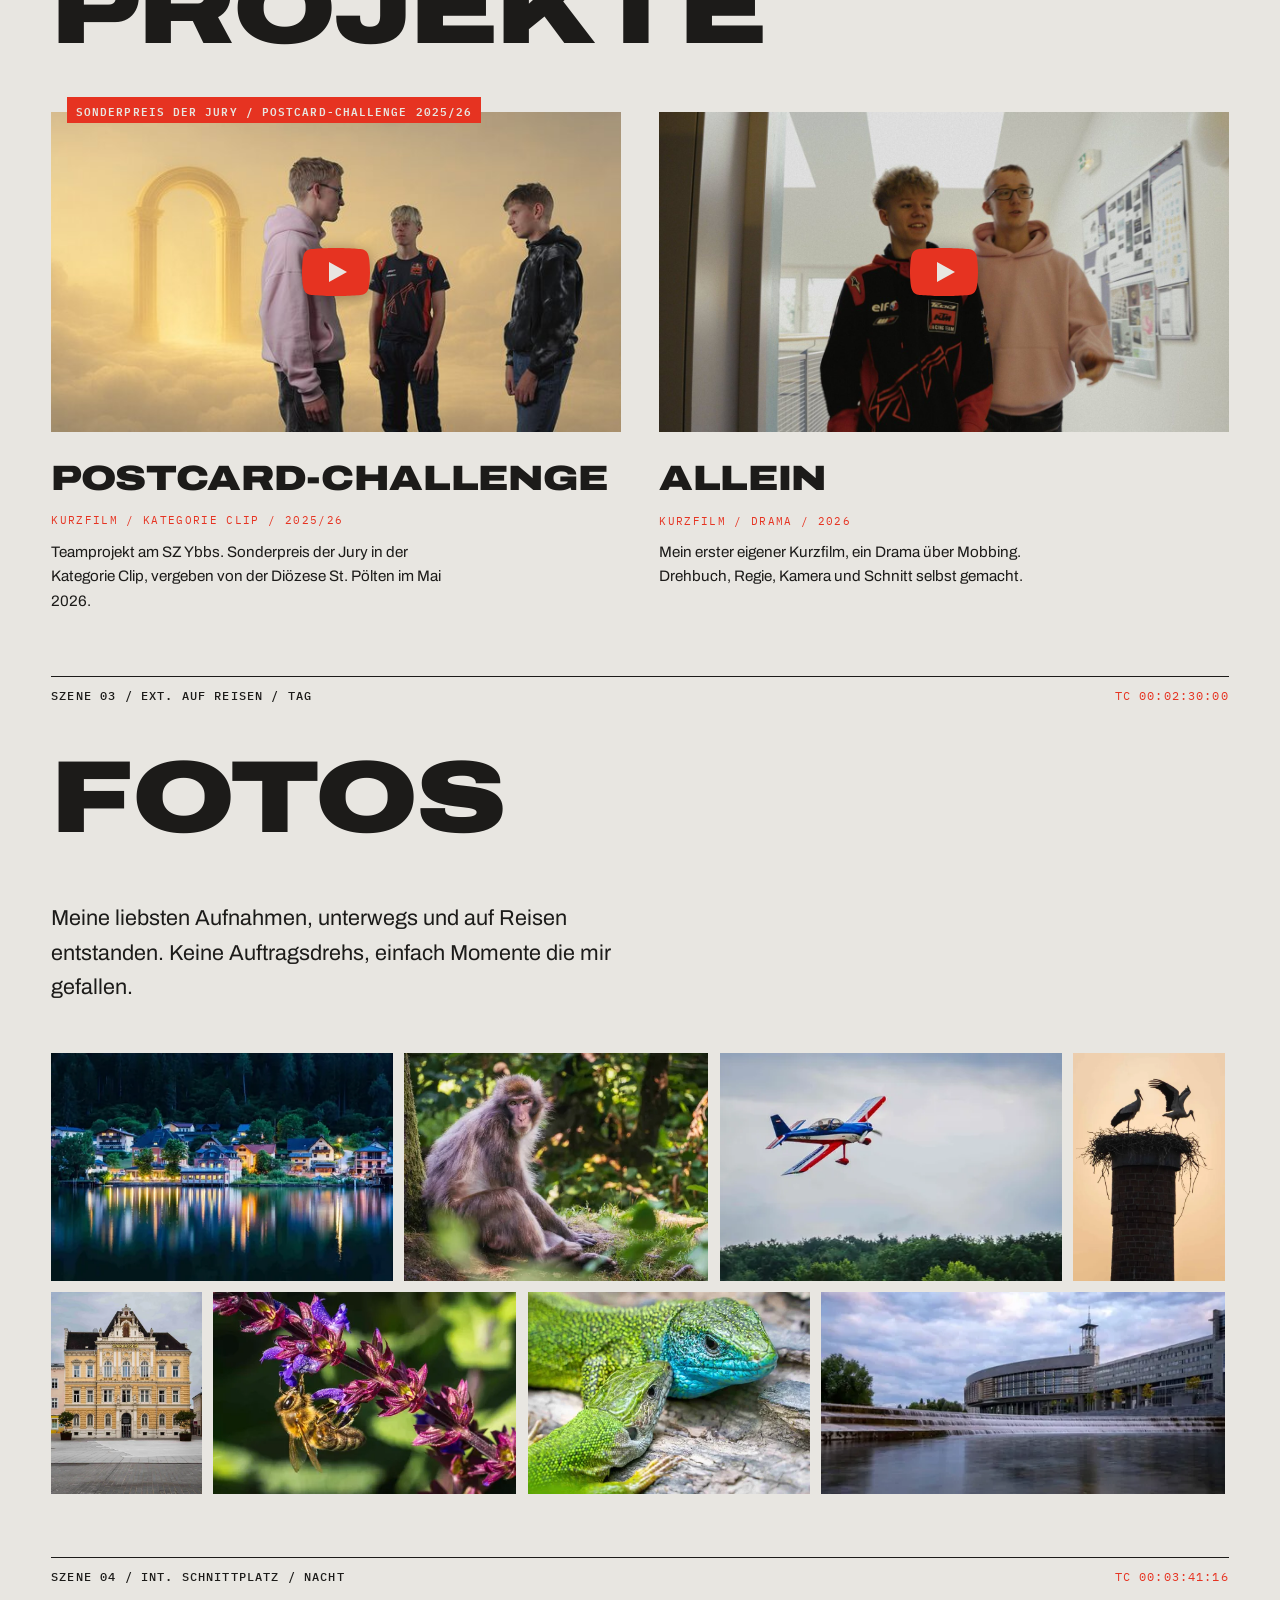
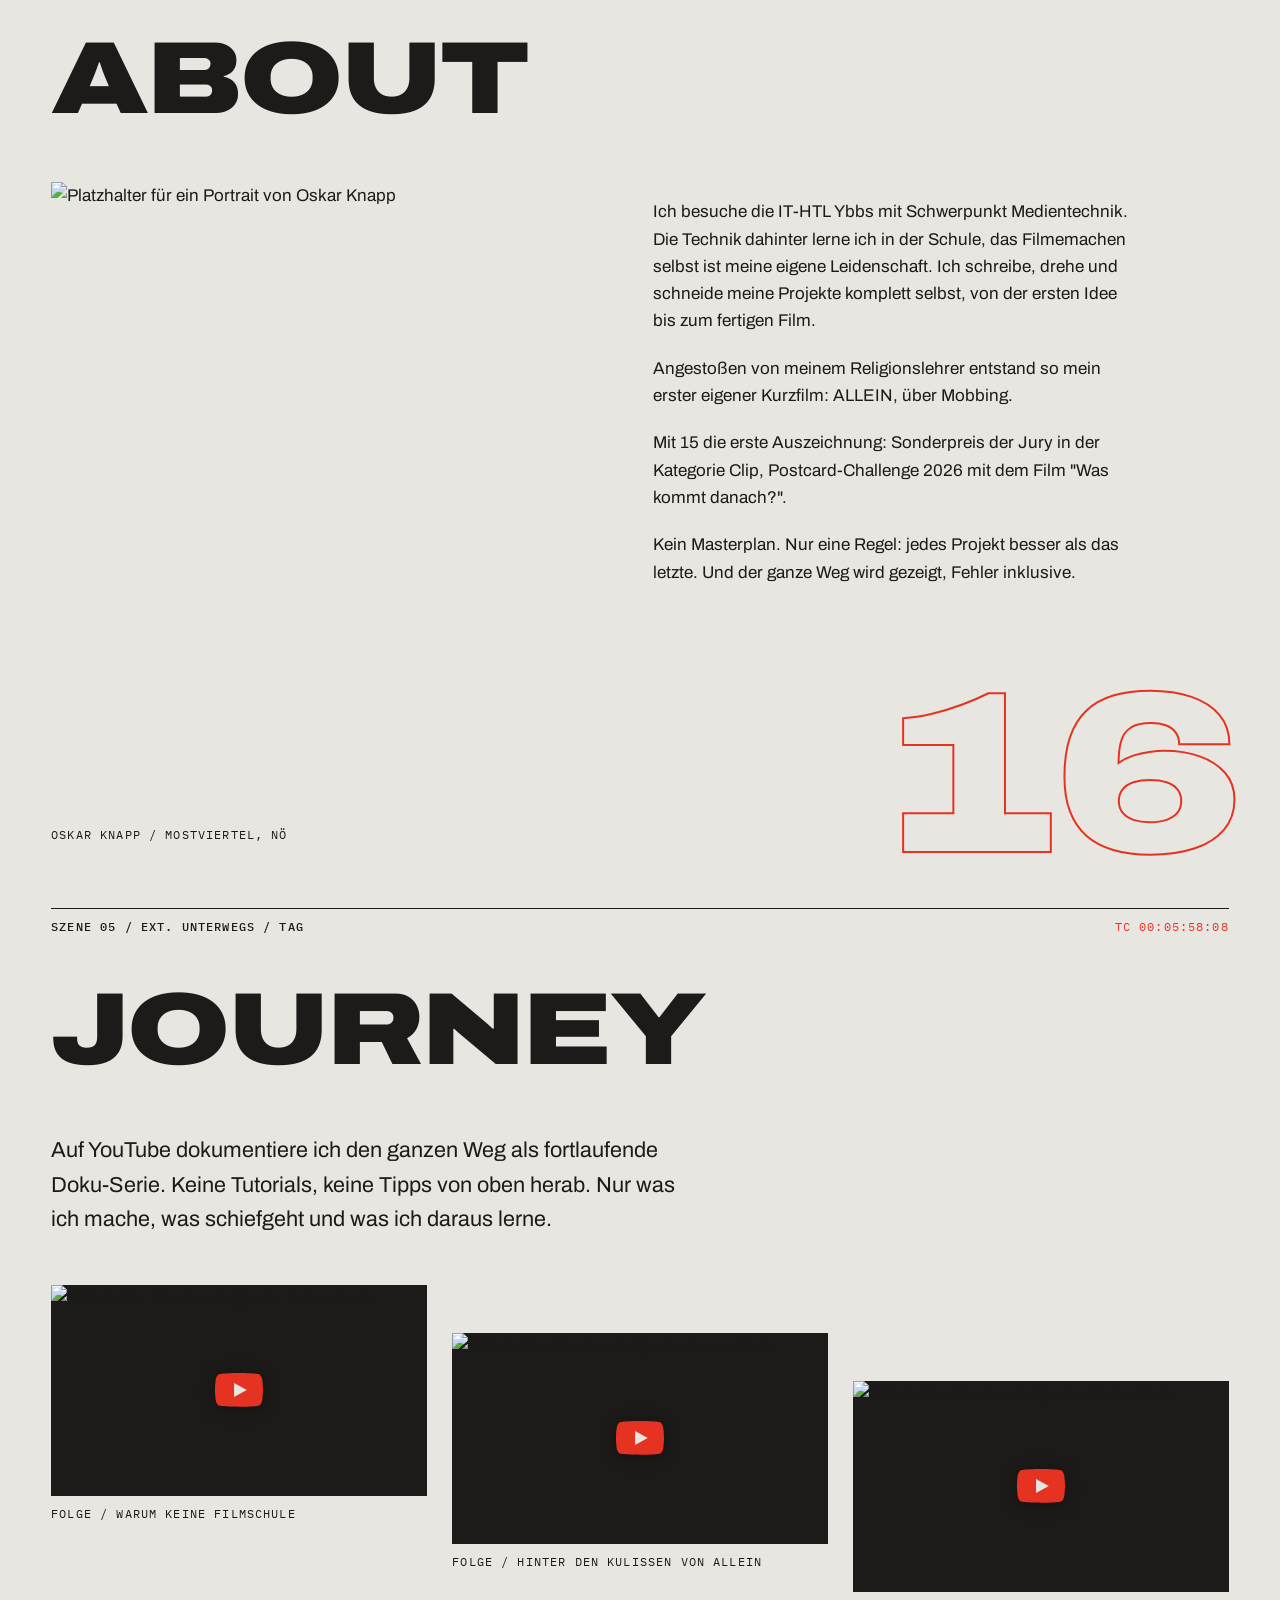
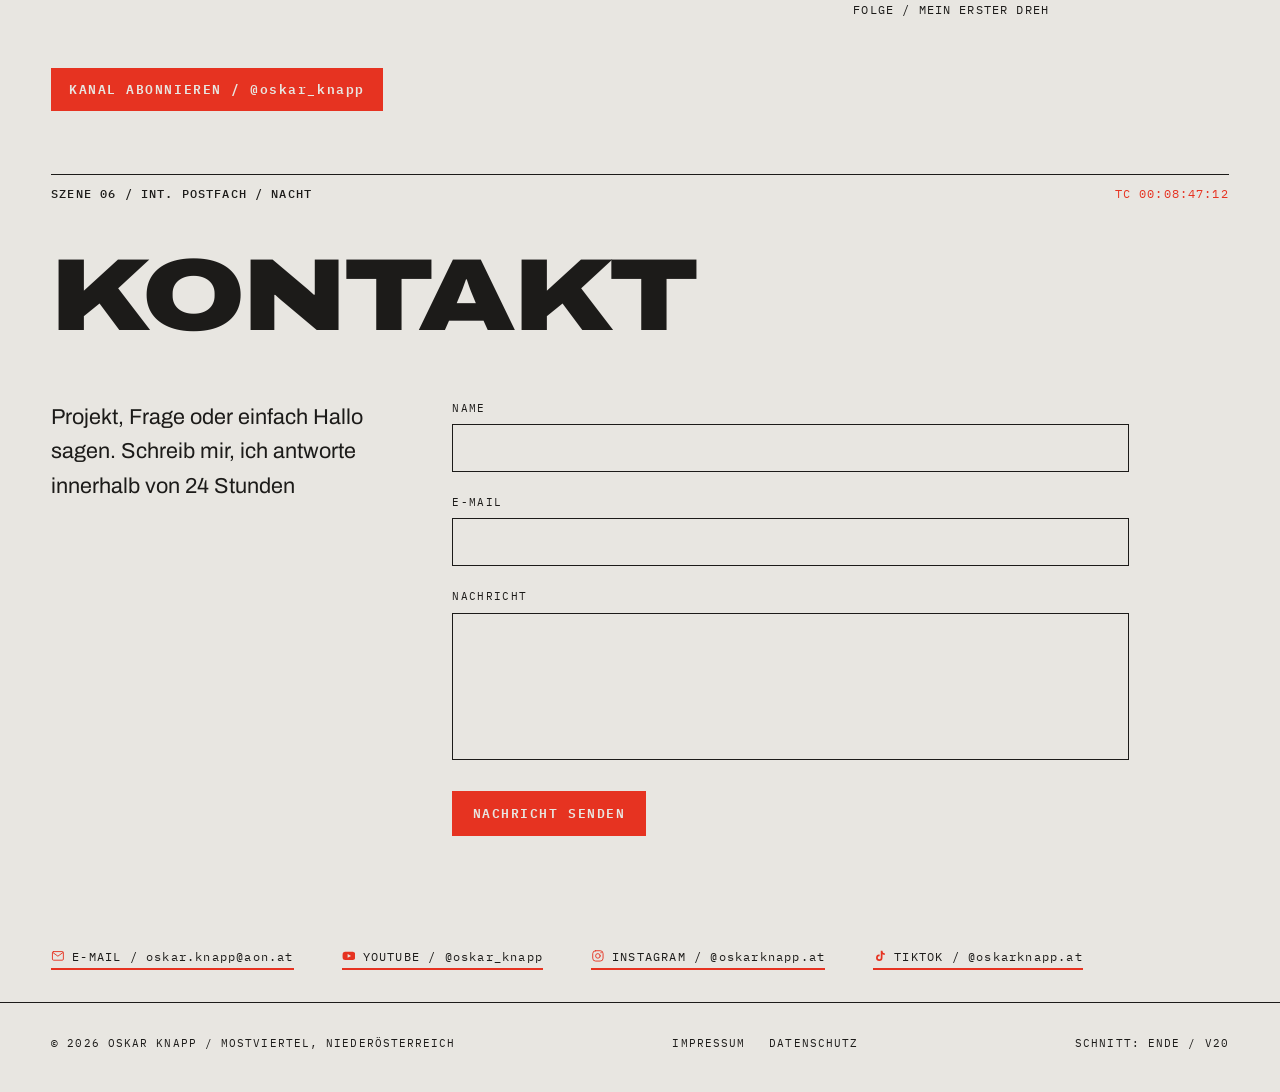
==== commit 83bb3def: "ARIA-Fix aus Lighthouse-Report: aria-label auf generischen Spans entfernt (V20) Der Text-Split in in" ====
--- a/index.html
+++ b/index.html
@@ -114,9 +114,9 @@
 
   <!-- ?v Cache-Buster: bei Änderungen an CSS/JS hochzählen, damit Browser
        (auch iPhone) sicher die neue Version laden statt der gecachten. -->
-  <link rel="stylesheet" href="style.css?v=19">
+  <link rel="stylesheet" href="style.css?v=20">
   <!-- main.js lädt anime.js dynamisch. Fällt das CDN aus, bleibt die Seite voll lesbar. -->
-  <script type="module" src="main.js?v=19"></script>
+  <script type="module" src="main.js?v=20"></script>
 </head>
 <body>
 
@@ -481,7 +481,7 @@
       <a href="impressum/">IMPRESSUM</a>
       <a href="datenschutz/">DATENSCHUTZ</a>
     </span>
-    <span>SCHNITT: ENDE / V19</span>
+    <span>SCHNITT: ENDE / V20</span>
   </footer>
 
 </body>
--- a/style.css
+++ b/style.css
@@ -222,6 +222,20 @@
 
 /* Buchstaben-Spans aus dem JS-Split */
 .char { display: inline-block; }
+
+/* Visuell versteckt, aber für Screenreader lesbar. Trägt den ungeteilten
+   Text hinter data-split, während die Einzel-.char aria-hidden sind. */
+.sr-only {
+  position: absolute;
+  width: 1px;
+  height: 1px;
+  padding: 0;
+  margin: -1px;
+  overflow: hidden;
+  clip: rect(0, 0, 0, 0);
+  white-space: nowrap;
+  border: 0;
+}
 
 /* Kleine Mono-Labels (Bildunterschriften, Folgen-Titel) */
 .mono-label {
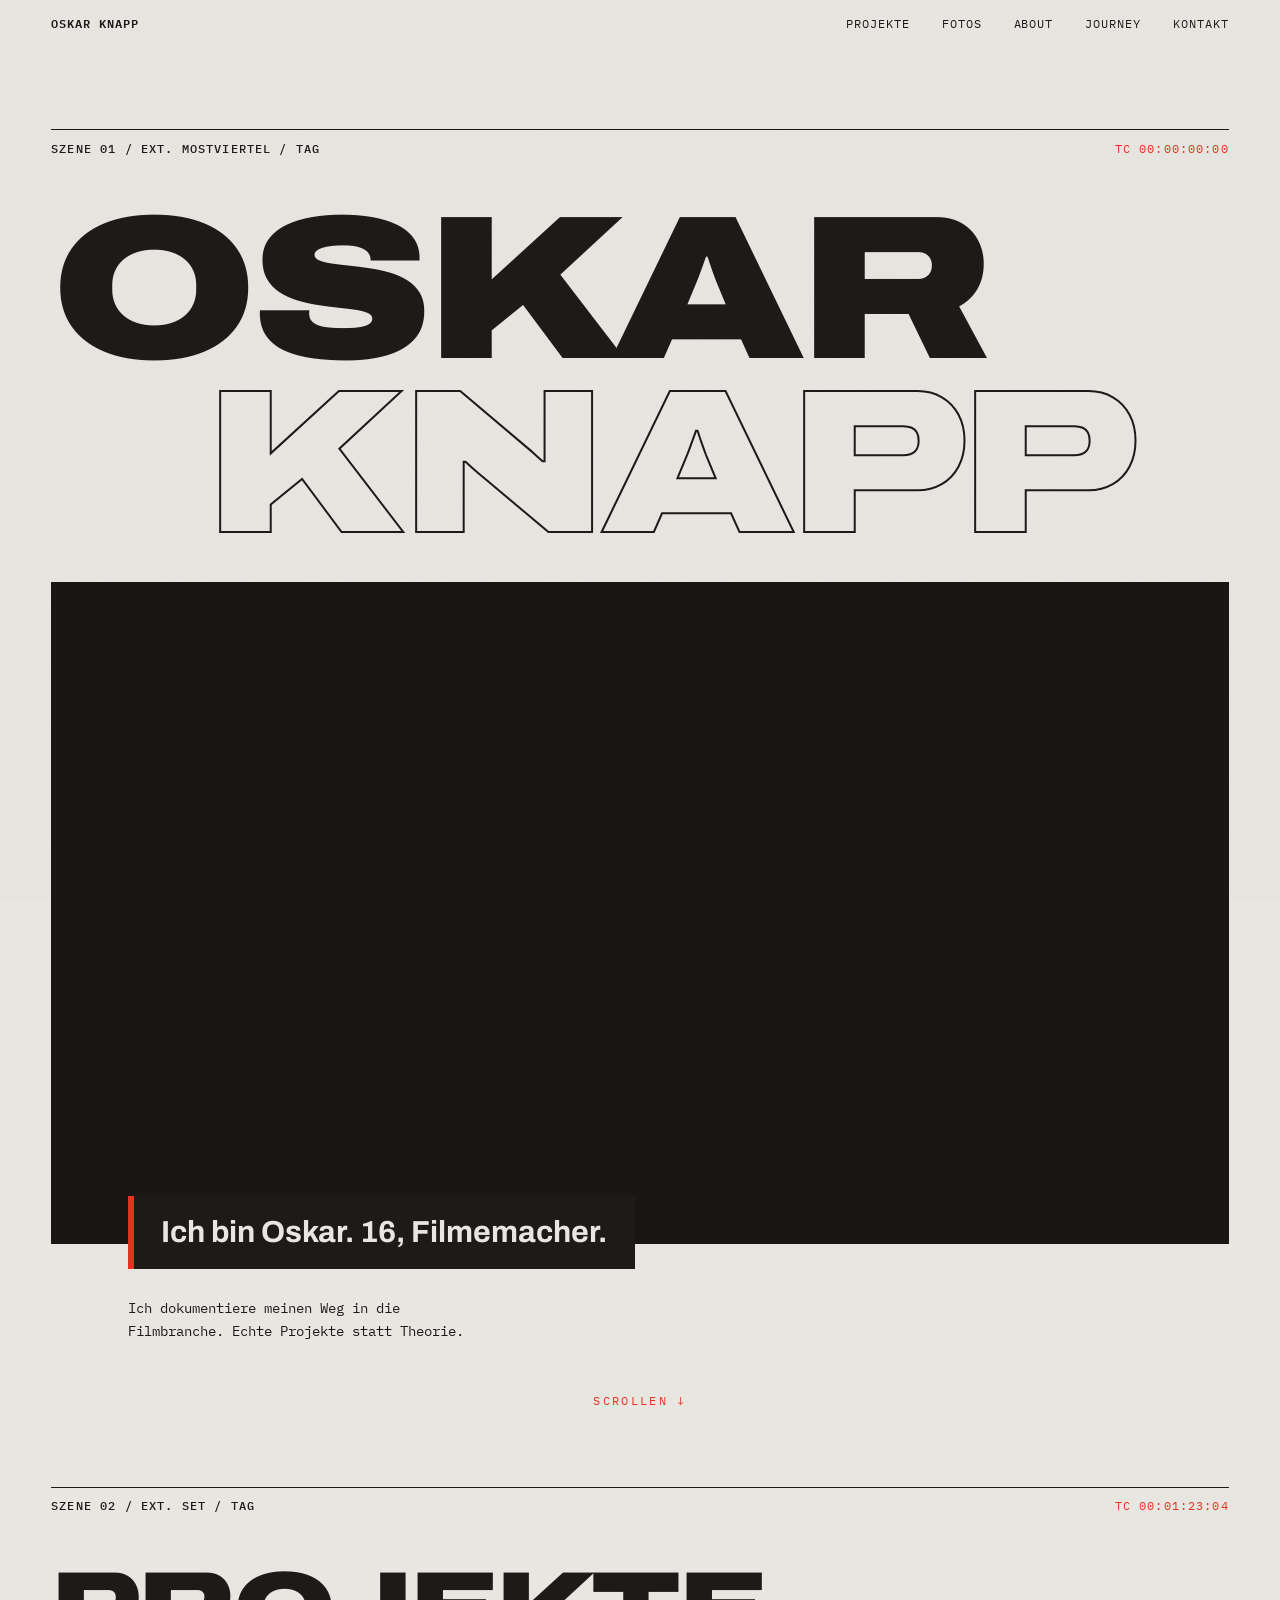
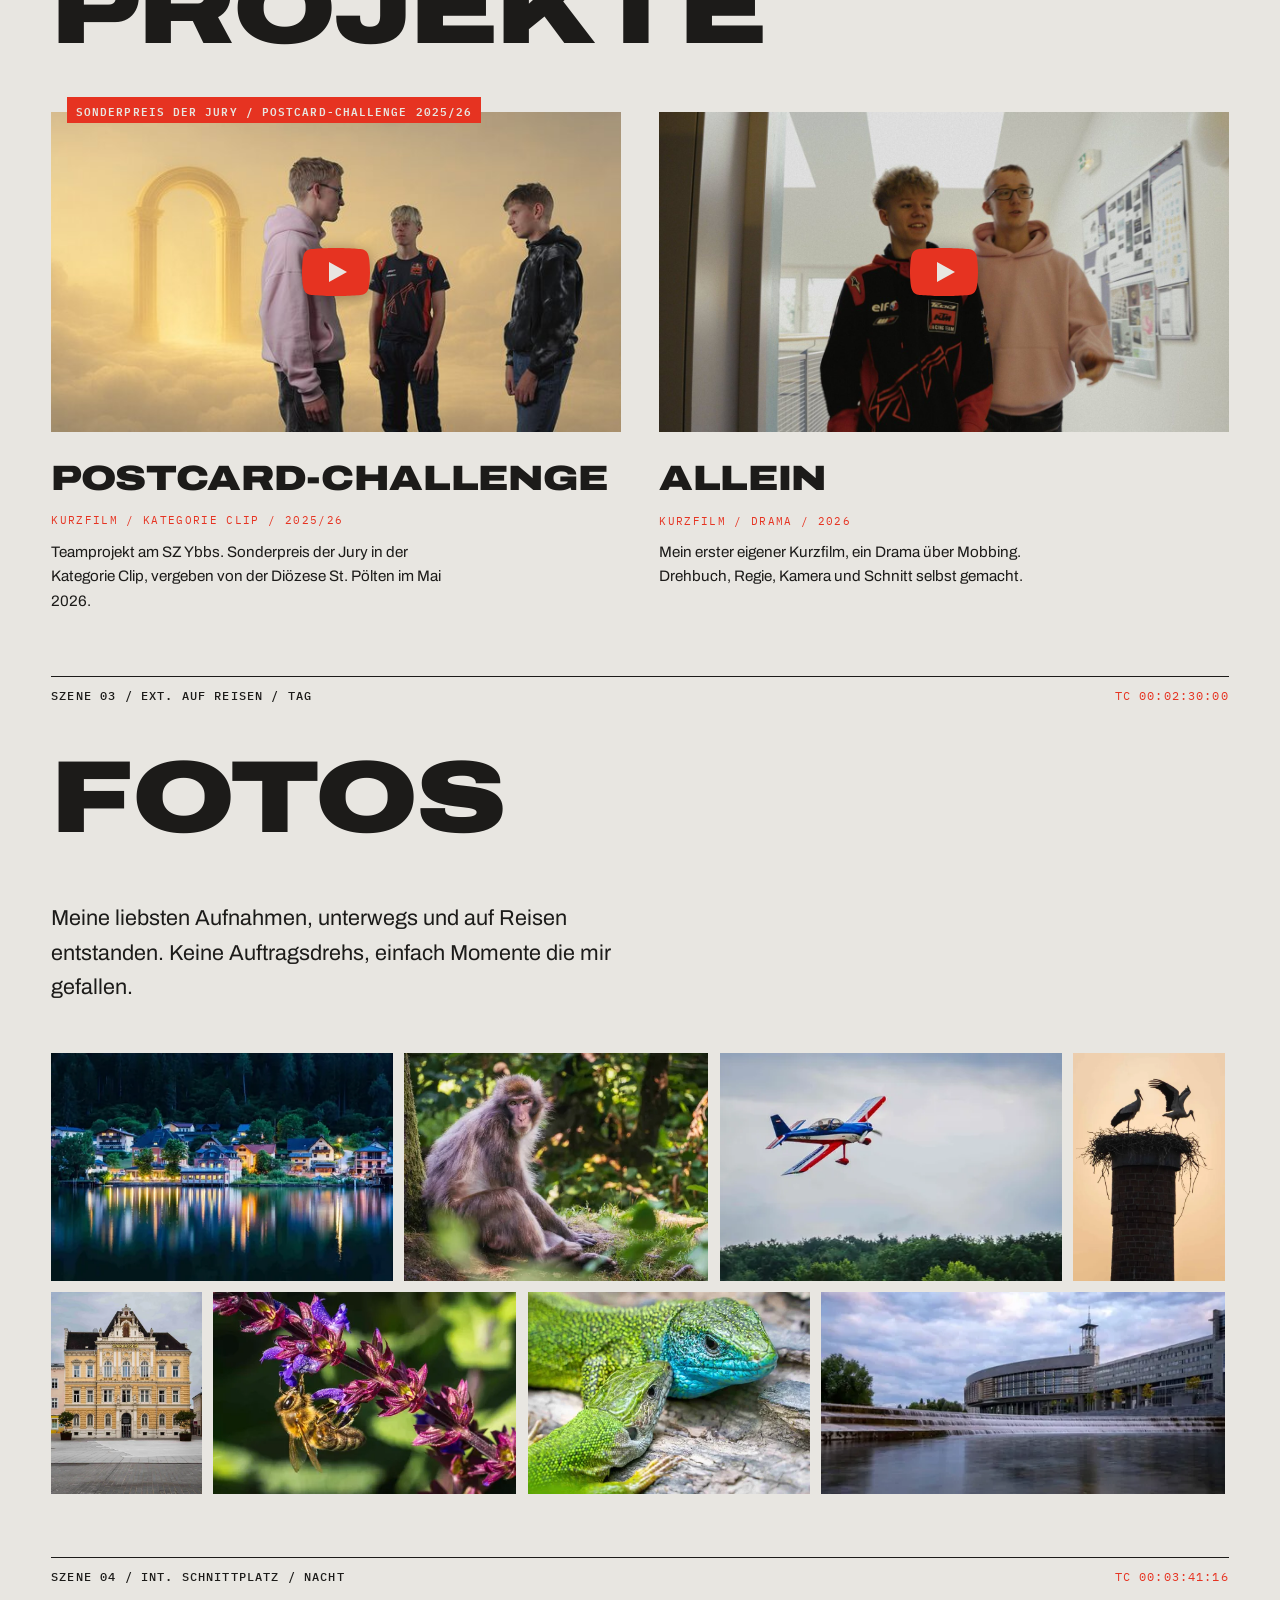
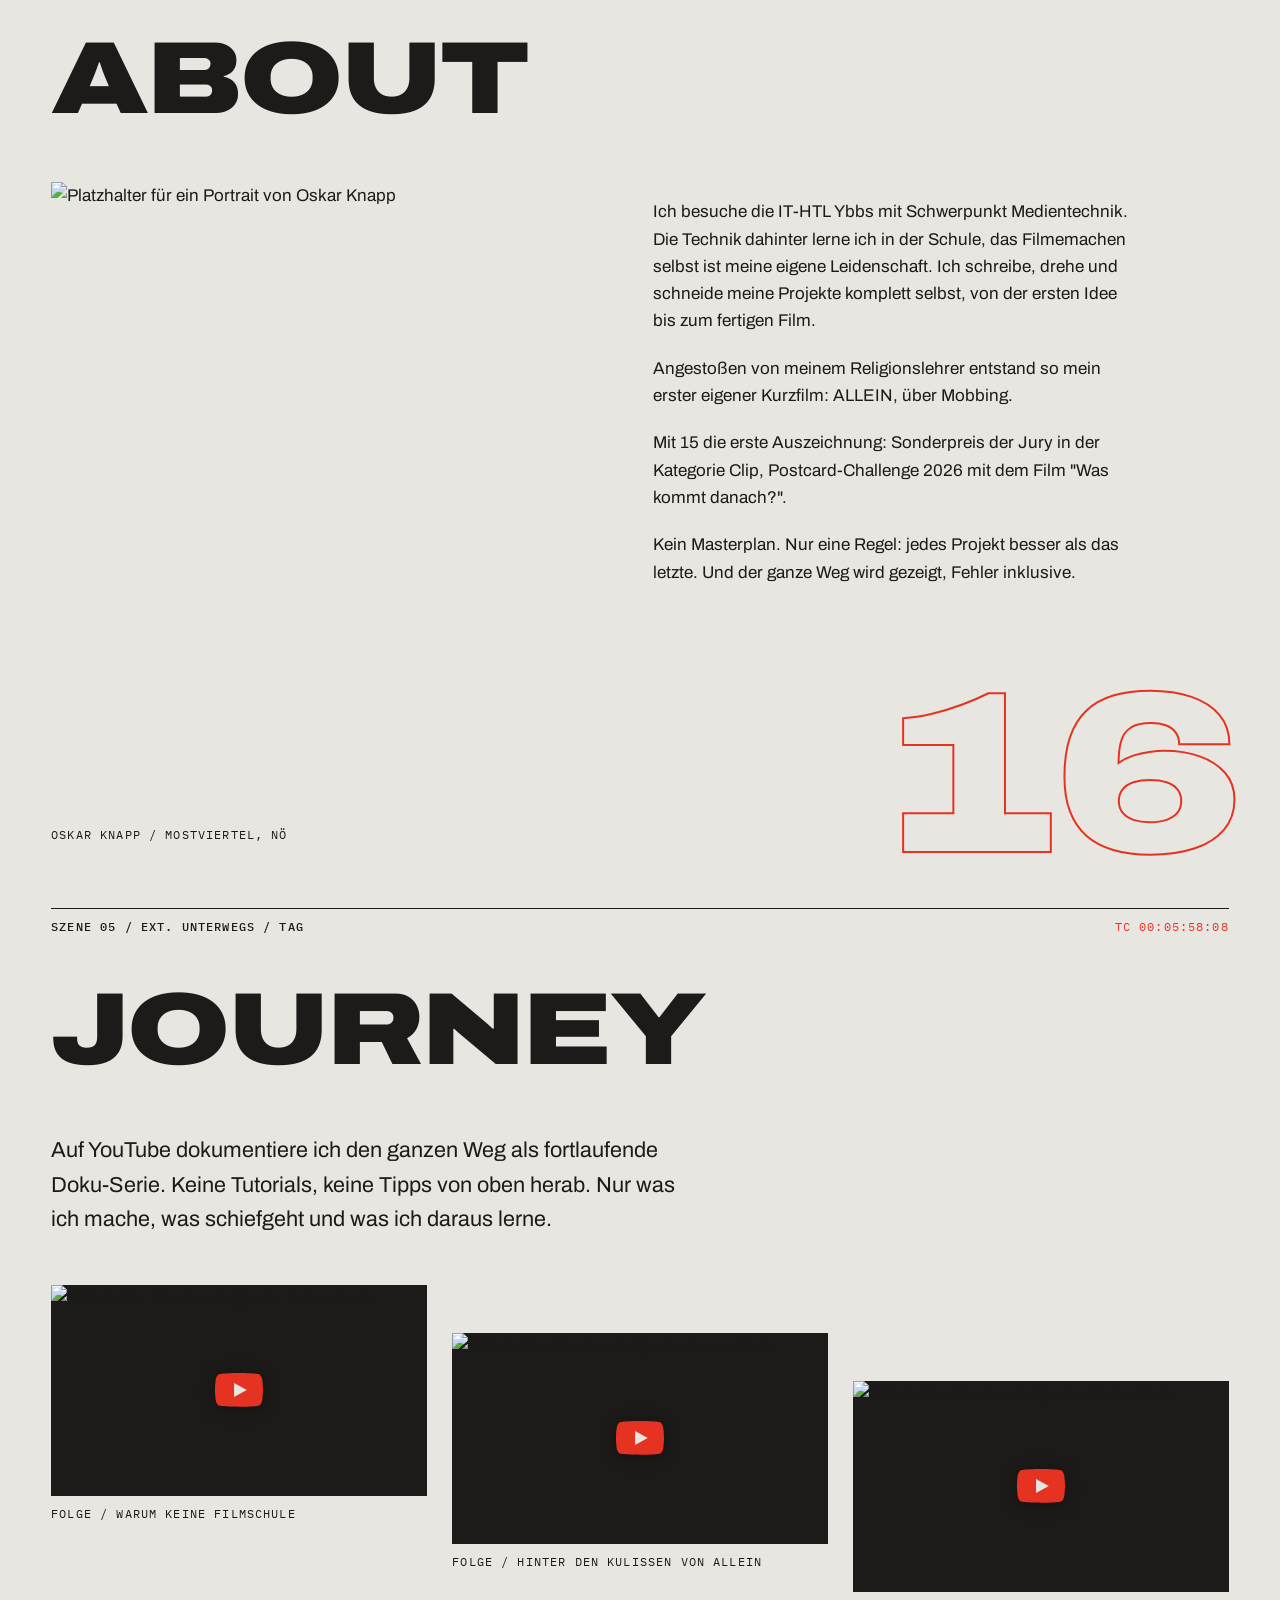
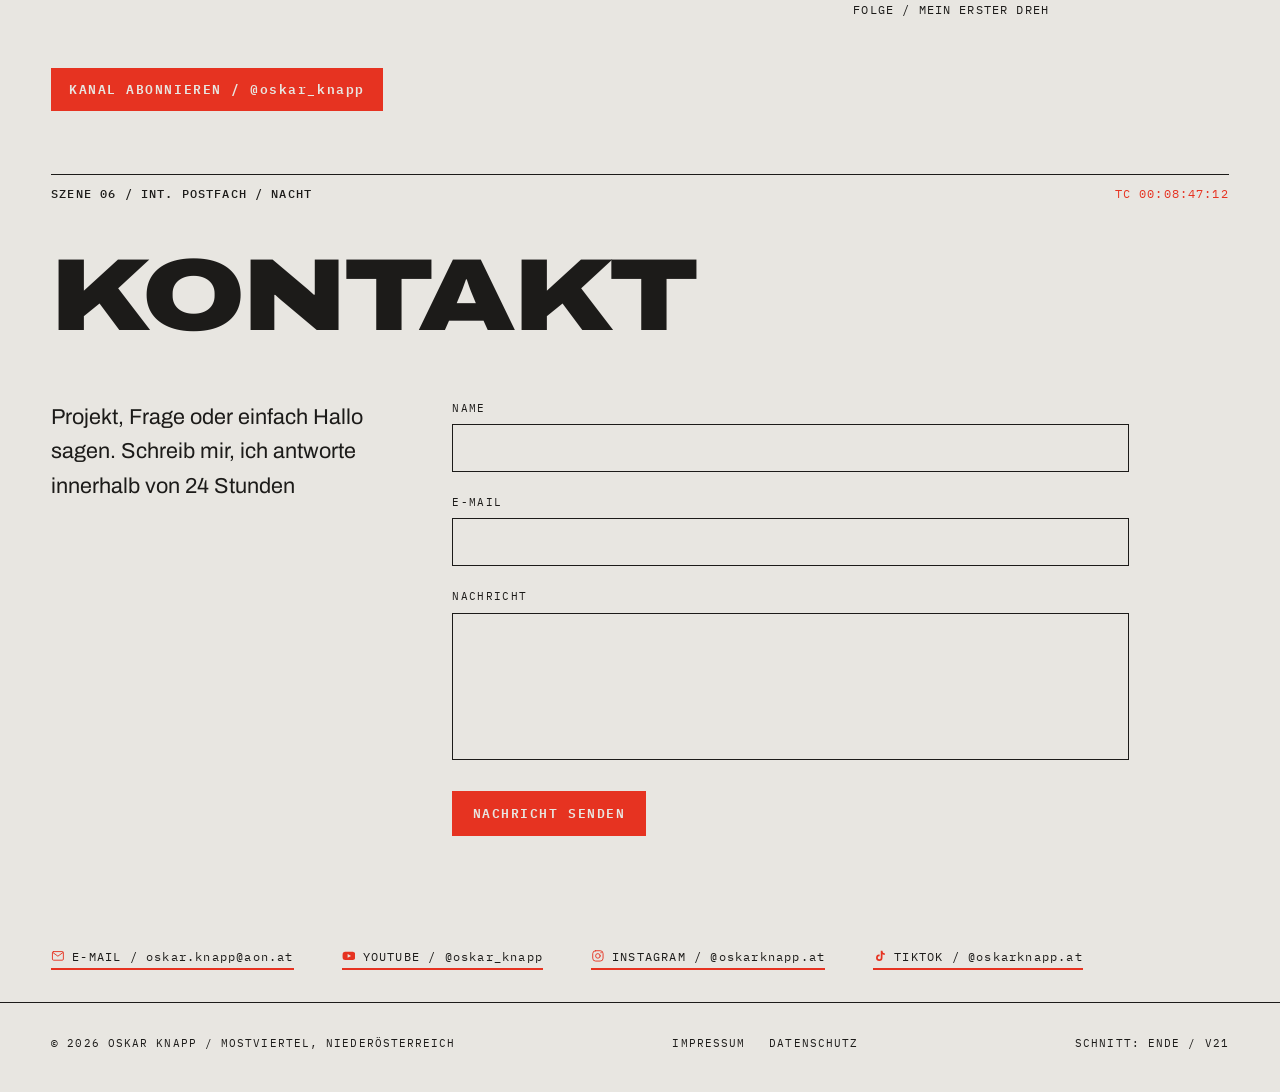
==== commit f56b7cf2: "Search-Console-Fixes: VideoObject uploadDate + Redirect-Analyse (V21) Zwei Search-Console-Meldungen " ====
--- a/index.html
+++ b/index.html
@@ -2,37 +2,25 @@
 <html lang="de">
 <head>
   <meta charset="UTF-8">
-  <!-- KEIN viewport-fit=cover: Ohne cover malt iOS den Streifen hinter der
-       Statusleiste automatisch mit der Seiten-Hintergrundfarbe (Papier) und
-       lässt dort NIE Inhalt durchscheinen. Mit cover rendert iOS 26 dort
-       scrollenden Inhalt, an dem auch eine fixe, deckende Nav nicht vorbeikommt.
-       (Gleiche Lösung wie auf okmedia.at, dort nachweislich sauber.) -->
+
   <meta name="viewport" content="width=device-width, initial-scale=1.0">
 
-  <!-- ================= META / SEO ================= -->
   <title>Oskar Knapp / Videograf & Filmemacher Mostviertel</title>
   <meta name="description" content="Oskar Knapp, junger Filmemacher und Videograf aus dem Mostviertel. Kurzfilme, Fotografie und eigene Projekte, alles selbst gedreht und geschnitten.">
   <link rel="canonical" href="https://okmedia.at/">
   <meta name="author" content="Oskar Knapp">
 
-  <!-- Open Graph / Social -->
   <meta property="og:title" content="Oskar Knapp / Videograf & Filmemacher aus dem Mostviertel">
   <meta property="og:description" content="Junger Filmemacher aus dem Mostviertel. Kurzfilme und Fotografie, alles selbst gedreht und geschnitten.">
   <meta property="og:type" content="website">
   <meta property="og:locale" content="de_AT">
   <meta property="og:url" content="https://okmedia.at/">
   <meta property="og:site_name" content="Oskar Knapp">
-  <!-- TODO: og:image mit echtem Still ersetzen, sobald Material da ist -->
+
   <meta property="og:image" content="https://placehold.co/1200x630/181714/E8E6E1?text=OSKAR+KNAPP+%2F+FILM">
   <meta name="twitter:card" content="summary_large_image">
   <meta name="theme-color" content="#E8E6E1">
 
-  <!-- ================= STRUKTURIERTE DATEN (Schema.org) =================
-       Macht die Person für Google und KI-Suchen eindeutig verständlich.
-       TODO (2 Min): Bei beiden VideoObject-Blöcken "uploadDate" ergänzen,
-       Format "JJJJ-MM-TT" (Datum steht in YouTube Studio). Google braucht das
-       Feld für Video-Rich-Results. Außerdem nach echtem Portrait: "image" mit
-       absoluter URL im Person-Block ergänzen. -->
   <script type="application/ld+json">
   {
     "@context": "https://schema.org",
@@ -80,6 +68,7 @@
         "@type": "VideoObject",
         "@id": "https://okmedia.at/#video-was-kommt-danach",
         "name": "Was kommt danach?",
+        "uploadDate": "2026-05-01",
         "description": "Kurzfilm, Teamprojekt am SZ Ybbs für die Postcard-Challenge 2025/26. Sonderpreis der Jury in der Kategorie Clip, vergeben von der Diözese St. Pölten im Mai 2026.",
         "thumbnailUrl": "https://okmedia.at/assets/thumbnails/was-kommt-danach.jpg",
         "contentUrl": "https://www.youtube.com/watch?v=5XbbUtZ45v0",
@@ -91,6 +80,7 @@
         "@type": "VideoObject",
         "@id": "https://okmedia.at/#video-allein",
         "name": "ALLEIN",
+        "uploadDate": "2026-02-01",
         "description": "Kurzfilm-Drama über Mobbing. Drehbuch, Regie, Kamera und Schnitt: Oskar Knapp.",
         "thumbnailUrl": "https://okmedia.at/assets/thumbnails/thumbnail_allein.jpg",
         "contentUrl": "https://www.youtube.com/watch?v=QDq6b3w08eM",
@@ -102,32 +92,21 @@
   }
   </script>
 
-  <!-- Favicon: rotes Quadrat mit OK, als Daten-URI, kein extra Request -->
   <link rel="icon" href="data:image/svg+xml,%3Csvg xmlns='http://www.w3.org/2000/svg' viewBox='0 0 64 64'%3E%3Crect width='64' height='64' fill='%23E63321'/%3E%3Ctext x='32' y='42' font-family='monospace' font-size='28' fill='%23E8E6E1' text-anchor='middle'%3EOK%3C/text%3E%3C/svg%3E">
 
-  <!-- ================= SCHRIFTEN =================
-       Genau 2 Familien, selbst gehostet (siehe assets/fonts, @font-face
-       in style.css). Kein externer Request, keine Nutzerdaten an Google.
-       1. Archivo (variabel, Breite bis Expanded) für Headlines und Fließtext
-       2. IBM Plex Mono für Nav, Labels, Timecodes, Metadaten -->
   <link rel="preload" href="assets/fonts/archivo-variable.woff2" as="font" type="font/woff2" crossorigin>
 
-  <!-- ?v Cache-Buster: bei Änderungen an CSS/JS hochzählen, damit Browser
-       (auch iPhone) sicher die neue Version laden statt der gecachten. -->
-  <link rel="stylesheet" href="style.css?v=20">
-  <!-- main.js lädt anime.js dynamisch. Fällt das CDN aus, bleibt die Seite voll lesbar. -->
-  <script type="module" src="main.js?v=20"></script>
+  <link rel="stylesheet" href="style.css?v=21">
+
+  <script type="module" src="main.js?v=21"></script>
 </head>
 <body>
 
-  <!-- Scroll-Fortschritt wie eine Timeline: Glas-Track mit rotem Fortschritt -->
   <div class="progress" aria-hidden="true"><span class="progress-fill"></span></div>
 
-  <!-- ================= NAVIGATION: nur Textlinks ================= -->
   <header class="site-nav">
     <a class="nav-name" href="#start">OSKAR&nbsp;KNAPP</a>
-    <!-- Burger nur auf Mobile und nur mit JS (setupBurger blendet ihn ein).
-         Ohne JS bleibt die normale Linkzeile stehen, nichts ist versteckt. -->
+
     <button class="nav-burger" type="button" aria-expanded="false" aria-controls="site-menu" aria-label="Menü öffnen" hidden>
       <span></span>
       <span></span>
@@ -144,28 +123,17 @@
 
   <main>
 
-    <!-- ================= SZENE 01 / HERO ================= -->
     <section id="start" class="scene scene--hero">
       <div class="scene-head">
         <span class="slug">SZENE 01 / EXT. MOSTVIERTEL / TAG</span>
         <span class="tc" data-tc="00:00:00:00">TC&nbsp;00:00:00:00</span>
       </div>
 
-      <!-- Name riesig. JS teilt ihn in Buchstaben für den Stagger-Effekt. -->
       <h1 class="hero-name" aria-label="Oskar Knapp">
         <span class="hero-line" data-split>OSKAR</span>
         <span class="hero-line hero-line--offset" data-split>KNAPP</span>
       </h1>
 
-      <!-- Showreel als Hintergrund-Video im originalen 16:9-Frame: läuft stumm,
-           automatisch und in Endlosschleife (autoplay + muted + loop +
-           playsinline). Ganz ohne JS spielt das Video nativ. Bei
-           prefers-reduced-motion stoppt main.js (setupHeroVideo) die
-           Wiedergabe und lässt den ersten Frame als Standbild stehen.
-           Selbst gehostet → kein externer Request, DSGVO-konform.
-           Kein poster gesetzt (erster Frame dient als Standbild); ein
-           leichtes Still könnte hier später als poster="assets/…"
-           den ersten Eindruck und den reduced-motion-Fall verbessern. -->
       <figure class="hero-frame">
         <video class="hero-video" autoplay muted loop playsinline preload="auto"
                width="1280" height="720"
@@ -175,16 +143,12 @@
         </video>
       </figure>
 
-      <!-- Statement-Zeile: schlägt per Animation wie eine Filmklappe ein.
-           data-age wird per JS aus dem Geburtsdatum berechnet und
-           aktualisiert sich am Geburtstag automatisch. -->
       <p class="hero-statement statement">Ich bin Oskar. <span data-age>15</span>, Filmemacher.</p>
       <p class="hero-sub">Ich dokumentiere meinen Weg in die Filmbranche. Echte Projekte statt Theorie.</p>
 
       <a class="scroll-hint" href="#projekte">SCROLLEN <span aria-hidden="true">&darr;</span></a>
     </section>
 
-    <!-- ================= SZENE 02 / PROJEKTE ================= -->
     <section id="projekte" class="scene scene--projekte">
       <div class="scene-head" data-animate>
         <span class="slug">SZENE 02 / EXT. SET / TAG</span>
@@ -194,7 +158,6 @@
 
       <div class="projects">
 
-        <!-- Projekt 1: Postcard-Challenge, ausgezeichnet -->
         <article class="project" data-animate>
           <span class="award">SONDERPREIS DER JURY / POSTCARD-CHALLENGE 2025/26</span>
           <div class="embed" data-yt="5XbbUtZ45v0">
@@ -211,11 +174,9 @@
             <p class="project-desc">Teamprojekt am SZ Ybbs. Sonderpreis der Jury in der Kategorie Clip, vergeben von der Diözese St. Pölten im Mai 2026.</p>
           </div>
         </article>
-        
-        <!-- Projekt 2: Kurzfilm ALLEIN -->
+
         <article class="project" data-animate>
-          <!-- Klick lädt das Video erst nach Einwilligung (DSGVO: youtube-nocookie).
-               Thumbnail ist selbst gehostet, kein Kontakt zu YouTube vor dem Klick. -->
+
           <div class="embed" data-yt="QDq6b3w08eM">
             <img class="embed-thumb"
                  src="assets/thumbnails/thumbnail_allein.jpg"
@@ -230,11 +191,10 @@
             <p class="project-desc">Mein erster eigener Kurzfilm, ein Drama über Mobbing. Drehbuch, Regie, Kamera und Schnitt selbst gemacht.</p>
           </div>
         </article>
-        
-      </div>
-    </section>
-
-    <!-- ================= SZENE 03 / FOTOGRAFIE ================= -->
+
+      </div>
+    </section>
+
     <section id="fotos" class="scene scene--fotos">
       <div class="scene-head" data-animate>
         <span class="slug">SZENE 03 / EXT. AUF REISEN / TAG</span>
@@ -244,23 +204,6 @@
 
       <p class="journey-intro" data-animate>Meine liebsten Aufnahmen, unterwegs und auf Reisen entstanden. Keine Auftragsdrehs, einfach Momente die mir gefallen.</p>
 
-      <!-- Foto-Galerie (siehe .gallery-grid in style.css). Fotos werden NICHT
-           zugeschnitten. Jedes Foto liegt als WebP in mehreren Breiten (Handys
-           laden die kleine Variante) plus JPEG-Fallback für alte Browser.
-           NEUES FOTO HINZUFÜGEN: JPEG nach assets/ legen (beschreibender
-           Dateiname!), WebP-Varianten in 480/960/voller Breite erzeugen und
-           einen Block wie unten einfügen. Wichtig: width und height auf die
-           echten Bildmaße setzen, das Seitenverhältnis ergibt sich automatisch.
-
-             <figure class="gallery-item" data-animate>
-               <picture>
-                 <source type="image/webp"
-                         srcset="assets/DEIN-FOTO-480.webp 480w, assets/DEIN-FOTO-960.webp 960w, assets/DEIN-FOTO-1500.webp 1500w"
-                         sizes="(max-width: 600px) 50vw, (max-width: 1000px) 40vw, 400px">
-                 <img src="assets/DEIN-FOTO.jpg" alt="Kurze Beschreibung"
-                      loading="lazy" width="BREITE" height="HÖHE">
-               </picture>
-             </figure> -->
       <div class="gallery-grid">
         <figure class="gallery-item" data-animate>
           <picture>
@@ -337,7 +280,6 @@
       </div>
     </section>
 
-    <!-- ================= SZENE 04 / ABOUT ================= -->
     <section id="about" class="scene scene--about">
       <div class="scene-head" data-animate>
         <span class="slug">SZENE 04 / INT. SCHNITTPLATZ / NACHT</span>
@@ -346,9 +288,9 @@
       <h2 class="scene-title" data-split>ABOUT</h2>
 
       <div class="about-grid">
-        <!-- Portrait überlappt bewusst ins Textraster -->
+
         <figure class="about-portrait" data-animate>
-          <!-- PLATZHALTER: echtes Portrait-Foto einsetzen -->
+
           <img src="https://placehold.co/900x1200/23211E/E8E6E1?text=PORTRAIT+%2F+PLATZHALTER"
                alt="Platzhalter für ein Portrait von Oskar Knapp" loading="lazy" width="900" height="1200">
           <figcaption class="mono-label">OSKAR KNAPP / MOSTVIERTEL, NÖ</figcaption>
@@ -361,12 +303,10 @@
           <p>Kein Masterplan. Nur eine Regel: jedes Projekt besser als das letzte. Und der ganze Weg wird gezeigt, Fehler inklusive.</p>
         </div>
 
-        <!-- Alter als große Randzahl, per JS immer aktuell -->
         <span class="about-number" data-age aria-hidden="true">15</span>
       </div>
     </section>
 
-    <!-- ================= SZENE 05 / JOURNEY ================= -->
     <section id="journey" class="scene scene--journey">
       <div class="scene-head" data-animate>
         <span class="slug">SZENE 05 / EXT. UNTERWEGS / TAG</span>
@@ -377,7 +317,7 @@
       <p class="journey-intro" data-animate>Auf YouTube dokumentiere ich den ganzen Weg als fortlaufende Doku-Serie. Keine Tutorials, keine Tipps von oben herab. Nur was ich mache, was schiefgeht und was ich daraus lerne.</p>
 
       <div class="journey-grid">
-        <!-- TODO: echte Folgen-IDs eintragen -->
+
         <article class="journey-item" data-animate>
           <div class="embed" data-yt="DEINE_YOUTUBE_ID">
             <img class="embed-thumb" src="https://placehold.co/800x450/23211E/E8E6E1?text=DOKU+FOLGE+%2F+PLATZHALTER"
@@ -413,7 +353,6 @@
       <a class="journey-cta" href="https://www.youtube.com/@oskar_knapp?sub_confirmation=1" target="_blank" rel="noopener">KANAL ABONNIEREN / @oskar_knapp</a>
     </section>
 
-    <!-- ================= SZENE 07 / KONTAKT ================= -->
     <section id="kontakt" class="scene scene--contact">
       <div class="scene-head" data-animate>
         <span class="slug">SZENE 06 / INT. POSTFACH / NACHT</span>
@@ -424,14 +363,12 @@
       <div class="contact-grid">
         <p class="contact-intro" data-animate>Projekt, Frage oder einfach Hallo sagen. Schreib mir, ich antworte innerhalb von 24 Stunden</p>
 
-        <!-- Formular via Web3Forms: POST auf api.web3forms.com/submit.
-             Ohne JS sendet das Formular klassisch, mit JS per fetch ohne Reload. -->
         <form class="contact-form" action="https://api.web3forms.com/submit" method="POST" data-animate>
-          <!-- Web3Forms Access Key: öffentlicher Schlüssel, darf im Client stehen -->
+
           <input type="hidden" name="access_key" value="2bedd721-f9a0-4fb2-8b85-1e246366e8d5">
           <input type="hidden" name="subject" value="Neue Nachricht über die Portfolio-Seite">
           <input type="hidden" name="from_name" value="Portfolio Oskar Knapp">
-          <!-- Honeypot gegen Spam-Bots: bleibt unsichtbar und leer -->
+
           <input type="checkbox" name="botcheck" class="botcheck" tabindex="-1" autocomplete="off" aria-hidden="true">
 
           <div class="field">
@@ -474,14 +411,13 @@
 
   </main>
 
-  <!-- ================= FOOTER / ABSPANN ================= -->
   <footer class="site-footer">
     <span>&copy; 2026 OSKAR KNAPP / MOSTVIERTEL, NIEDERÖSTERREICH</span>
     <span class="footer-links">
       <a href="impressum/">IMPRESSUM</a>
       <a href="datenschutz/">DATENSCHUTZ</a>
     </span>
-    <span>SCHNITT: ENDE / V20</span>
+    <span>SCHNITT: ENDE / V21</span>
   </footer>
 
 </body>
--- a/style.css
+++ b/style.css
@@ -1,17 +1,8 @@
-/* =============================================================
-   OSKAR KNAPP / PORTFOLIO
-   Farbwelt: warmes Papier-Grau, Anthrazit, Signalrot #E63321
-   Typo: Archivo (Display, Expanded) + IBM Plex Mono (Labels)
-   Layout: 12-Spalten-Raster, bewusste Brüche und Überlappungen
-   ============================================================= */
-
-/* ---------- Schriften: selbst gehostet (kein externer Request,
-   damit keine Nutzerdaten an Google Fonts gehen) ---------- */
 @font-face {
   font-family: "Archivo";
   font-style: normal;
   font-weight: 100 900;
-  font-stretch: 62.5% 125%; /* variable Breite bis Expanded */
+  font-stretch: 62.5% 125%;
   font-display: swap;
   src: url("assets/fonts/archivo-variable.woff2") format("woff2");
 }
@@ -37,25 +28,21 @@
   src: url("assets/fonts/ibm-plex-mono-600.woff2") format("woff2");
 }
 
-/* ---------- Variablen ---------- */
 :root {
-  --paper: #E8E6E1;      /* warmer Grund */
-  --ink: #1C1B19;        /* fast schwarzes Anthrazit */
-  --red: #E63321;        /* Signalrot, EINZIGE Akzentfarbe */
+  --paper: #E8E6E1;
+  --ink: #1C1B19;
+  --red: #E63321;
   --mono: "IBM Plex Mono", ui-monospace, "SFMono-Regular", Menlo, Consolas, monospace;
   --display: "Archivo", "Helvetica Neue", Arial, sans-serif;
-  --gutter: clamp(1rem, 4vw, 4rem);   /* Seitenränder */
-}
-
-/* ---------- Basis ---------- */
+  --gutter: clamp(1rem, 4vw, 4rem);
+}
+
 *, *::before, *::after { box-sizing: border-box; }
 
 html {
-  /* Canvas-Farbe explizit setzen: iOS füllt damit den Streifen hinter
-     der Statusleiste (ohne viewport-fit=cover) und den Overscroll-Bereich. */
   background: var(--paper);
   scroll-behavior: smooth;
-  scroll-padding-top: 5rem; /* Anker landen nicht unter der fixen Nav */
+  scroll-padding-top: 5rem;
 }
 
 body {
@@ -67,10 +54,9 @@
   font-size: 1.0625rem;
   line-height: 1.6;
   caret-color: var(--red);
-  overflow-x: hidden; /* Überlappungen dürfen nie horizontal scrollen */
-}
-
-/* Markierter Text in der Akzentfarbe */
+  overflow-x: hidden;
+}
+
 ::selection { background: var(--red); color: var(--paper); }
 
 img { max-width: 100%; height: auto; display: block; }
@@ -81,7 +67,6 @@
 
 :focus-visible { outline: 2px solid var(--red); outline-offset: 3px; }
 
-/* ---------- Filmkorn-Overlay (SVG-Noise, kein Bild-Download) ---------- */
 body::after {
   content: "";
   position: fixed;
@@ -93,17 +78,15 @@
   mix-blend-mode: multiply;
 }
 
-/* ---------- Scroll-Progress: schlichter roter Fortschrittsbalken ---------- */
 .progress {
   position: fixed;
   top: env(safe-area-inset-top, 0px); left: 0;
   width: 100%; height: 4px;
   z-index: 9999;
   overflow: hidden;
-  background: transparent; /* kein Track, keine Kontur */
-}
-
-/* Flacher roter Fortschritt, ohne Glanz und Schatten */
+  background: transparent;
+}
+
 .progress-fill {
   display: block;
   height: 100%;
@@ -112,13 +95,7 @@
   transition: width 120ms linear;
 }
 
-/* ---------- Navigation ---------- */
 .site-nav {
-  /* STICKY statt fixed, wie auf okmedia.at (dort nachweislich sauber auf
-     iOS): Der Header ist Teil des Inhaltsflusses und klebt beim Scrollen
-     an der Oberkante. iOS clippt fixe Elemente an der Viewport-Kante und
-     malt scrollenden Inhalt in den Statusleisten-Streifen; mit sticky
-     plus Canvas-Hintergrund (html) passiert das nicht. */
   position: sticky;
   top: 0;
   display: flex;
@@ -130,16 +107,10 @@
   font-size: 0.75rem;
   letter-spacing: 0.08em;
   z-index: 100;
-  /* Voll deckend, kein Glas: darunter durchlaufende Titel bleiben unsichtbar */
+
   background: var(--paper);
 }
 
-/* Deckt den Streifen ÜBER der Nav ab (iPhone-Statusleiste/Notch).
-   iOS Safari malt beim Scrollen Seiteninhalt in den Bereich oberhalb
-   des Viewports, ein fixes Element bei top:0 endet aber genau an der
-   Viewport-Kante, env(safe-area-inset-top) hin oder her. Dieses
-   Pseudo-Element malt einfach einen Bildschirm weit in Papierfarbe
-   nach oben weiter, damit dort nie wieder ein Titel durchblitzt. */
 .site-nav::before {
   content: "";
   position: absolute;
@@ -161,14 +132,10 @@
 .nav-name { font-weight: 600; }
 .nav-name:hover { color: var(--red); }
 
-/* Burger-Knopf: nur auf Mobile sichtbar (siehe Media Query unten),
-   am Desktop und ohne JS bleibt er komplett weg. */
 .nav-burger { display: none; }
 
-/* Menü offen: Seite dahinter scrollt nicht mit */
 body.menu-open { overflow: hidden; }
 
-/* ---------- Szenen-Grundgerüst ---------- */
 .scene {
   position: relative;
   padding: clamp(1.25rem, 3.5vh, 2.5rem) var(--gutter);
@@ -176,10 +143,8 @@
   margin: 0 auto;
 }
 
-/* Projekte schließen enger an den Hero an */
 .scene--projekte { padding-top: clamp(2rem, 5vh, 3.5rem); }
 
-/* Szenen-Kopf: Drehbuch-Slug links, Timecode rechts, wie ein Schnittmarker */
 .scene-head {
   display: flex;
   justify-content: space-between;
@@ -202,7 +167,6 @@
   white-space: nowrap;
 }
 
-/* Szenen-Titel: groß, eng, expanded */
 .scene-title {
   font-weight: 900;
   font-stretch: 125%;
@@ -213,18 +177,13 @@
   margin-bottom: clamp(2.5rem, 6vh, 5rem);
 }
 
-/* Lange Wörter (ZUSAMMENARBEIT) brechen sauber mit Bindestrich statt
-   mitten im Wort. Fällt der Umbruch weg, bleibt es einzeilig. */
 .scene-title--wrap {
   hyphens: manual;
   overflow-wrap: break-word;
 }
 
-/* Buchstaben-Spans aus dem JS-Split */
 .char { display: inline-block; }
 
-/* Visuell versteckt, aber für Screenreader lesbar. Trägt den ungeteilten
-   Text hinter data-split, während die Einzel-.char aria-hidden sind. */
 .sr-only {
   position: absolute;
   width: 1px;
@@ -237,7 +196,6 @@
   border: 0;
 }
 
-/* Kleine Mono-Labels (Bildunterschriften, Folgen-Titel) */
 .mono-label {
   font-family: var(--mono);
   font-size: 0.72rem;
@@ -245,12 +203,7 @@
   margin: 0.6rem 0 0;
 }
 
-/* =============================================================
-   SZENE 01 / HERO
-   ============================================================= */
 .scene--hero {
-  /* Nav ist sticky und damit Teil des Flusses: sie schiebt den Hero schon
-     um ihre eigene Höhe nach unten, daher hier weniger Eigenabstand */
   padding-top: clamp(3rem, 9vh, 6rem);
   min-height: 100svh;
   display: flex;
@@ -267,13 +220,12 @@
   text-transform: uppercase;
   position: relative;
   z-index: 2;
-  margin-bottom: 0.15em; /* KNAPP steht klar über dem Bild, kein Hineinragen */
+  margin-bottom: 0.15em;
   pointer-events: none;
 }
 
 .hero-line { display: block; }
 
-/* Zweite Zeile: nur Kontur, versetzt. Der bewusste Layout-Bruch. */
 .hero-line--offset {
   margin-left: clamp(2rem, 12vw, 12rem);
   color: transparent;
@@ -289,13 +241,12 @@
 .hero-frame video {
   display: block;
   width: 100%;
-  height: auto; /* überschreibt den height-Attribut-Hint, damit aspect-ratio greift */
-  aspect-ratio: 16 / 9; /* Showreel im originalen 16:9-Format, kein Zuschnitt */
+  height: auto;
+  aspect-ratio: 16 / 9;
   object-fit: cover;
-  background: #181714; /* dunkler Grund, bis das Video den ersten Frame zeigt */
-}
-
-/* Statement wie eine Filmklappe: dunkler Balken, überlappt die Bildkante */
+  background: #181714;
+}
+
 .hero-statement {
   position: relative;
   z-index: 2;
@@ -309,7 +260,7 @@
   font-weight: 700;
   font-size: clamp(1.05rem, 2.6vw, 1.9rem);
   line-height: 1.3;
-  transform-origin: 0% 100%; /* Drehpunkt unten links, wie eine Klappe */
+  transform-origin: 0% 100%;
   max-width: 34ch;
 }
 
@@ -334,10 +285,6 @@
 
 .scroll-hint:hover { text-decoration: underline; }
 
-/* =============================================================
-   SZENE 02 / PROJEKTE: asymmetrisches Raster mit Überlappungen
-   ============================================================= */
-/* Gleichmäßiges Raster: alle Projekte gleich groß, sauber ausgerichtet */
 .projects {
   display: grid;
   grid-template-columns: repeat(2, 1fr);
@@ -346,10 +293,6 @@
 
 .project { position: relative; }
 
-/* Award-Label in Signalrot, Monospace, kein Icon.
-   z-index 4: muss ÜBER dem Play-Button (z-index 3) liegen, sonst deckt
-   dessen dunkles "LÄDT …"-Overlay das Label ab. pointer-events: none,
-   damit Klicks auf das Label trotzdem den Play-Button treffen. */
 .award {
   position: absolute;
   top: -0.9rem;
@@ -365,7 +308,6 @@
   padding: 0.4em 0.8em;
 }
 
-/* ---------- Embeds: Klick lädt das Video (DSGVO) ---------- */
 .embed {
   position: relative;
   overflow: hidden;
@@ -380,12 +322,9 @@
   transition: transform 400ms ease-out;
 }
 
-/* Hover: Bild minimal skalieren (nur der Zoom, keine Texteinblendung) */
 .project:hover .embed-thumb,
 .journey-item:hover .embed-thumb { transform: scale(1.03); }
 
-/* Play-Button: deckt das ganze Bild ab (überall klickbar),
-   das YouTube-Dreieck sitzt zentriert. */
 .embed-play {
   position: absolute;
   inset: 0;
@@ -415,7 +354,6 @@
 .embed-play:hover svg,
 .embed-play:focus-visible svg { transform: scale(1.08); }
 
-/* Hinweis-Overlay, falls ein Video noch fehlt */
 .embed-play--msg {
   background: color-mix(in srgb, var(--ink) 72%, transparent);
   color: var(--paper);
@@ -433,8 +371,6 @@
   border: 0;
 }
 
-/* Während der Player lädt, bleibt das Thumbnail sichtbar –
-   das iframe wird erst mit onReady eingeblendet (kein schwarzes Loch). */
 .embed--loading iframe { visibility: hidden; }
 
 .project-info { margin-top: 1.1rem; }
@@ -461,12 +397,6 @@
   font-size: 0.95rem;
 }
 
-/* =============================================================
-   FOTOGRAFIE: Foto-Galerie ohne Zuschnitt.
-   Fallback ohne JS: Spalten-Masonry, Fotos in voller Höhe.
-   Mit JS (main.js, setupGallery): justierte Reihen, gleich hoch
-   und volle Breite, aber ebenfalls OHNE Zuschnitt.
-   ============================================================= */
 .gallery-grid {
   columns: clamp(220px, 24vw, 300px);
   column-gap: clamp(0.4rem, 1vw, 0.7rem);
@@ -480,21 +410,17 @@
   line-height: 0;
 }
 
-/* <picture> (WebP + JPEG-Fallback) darf keine eigene Box erzeugen,
-   sonst rechnet das justierte Reihen-Layout gegen das falsche Element. */
 .gallery-item picture { display: contents; }
 
 .gallery-item img {
   width: 100%;
-  height: auto;             /* volles Bild, kein Zuschnitt */
+  height: auto;
   display: block;
   transition: transform 400ms ease-out;
 }
 
 .gallery-item:hover img { transform: scale(1.04); }
 
-/* Mit JS: justierte Reihen. JS setzt Breite und Höhe je Foto passend
-   zum Seitenverhältnis, daher füllt das Bild die Kachel ohne Zuschnitt. */
 .gallery-grid.is-justified {
   columns: auto;
   display: flex;
@@ -511,9 +437,6 @@
   height: 100%;
 }
 
-/* =============================================================
-   SZENE 04 / ABOUT
-   ============================================================= */
 .about-grid {
   display: grid;
   grid-template-columns: repeat(12, 1fr);
@@ -524,7 +447,7 @@
 .about-portrait {
   grid-column: 1 / 6;
   margin: 0;
-  /* Abstand Titel -> Portrait genauso groß wie Titel -> Projekt-Cards */
+
   position: relative;
   z-index: 2;
 }
@@ -543,7 +466,6 @@
   margin: 0 0 1.2em;
 }
 
-/* Riesige 17 am rechten Rand, nur Kontur */
 .about-number {
   position: absolute;
   right: -0.06em;
@@ -558,9 +480,6 @@
   z-index: 1;
 }
 
-/* =============================================================
-   SZENE 04 / JOURNEY
-   ============================================================= */
 .journey-intro {
   font-size: clamp(1.05rem, 2vw, 1.35rem);
   max-width: 52ch;
@@ -593,9 +512,6 @@
 
 .journey-cta:hover { background: var(--ink); }
 
-/* =============================================================
-   SZENE 05 / ZUSAMMENARBEIT
-   ============================================================= */
 .work-intro { max-width: 48ch; margin: 0 0 2.5rem; }
 
 .work-list {
@@ -634,7 +550,6 @@
   max-width: 52ch;
 }
 
-/* Kompakte FAQ im Schnitt-Stil: Frage im Mono-Label, Antwort im Fließtext */
 .faq {
   margin-top: clamp(2.5rem, 6vh, 4rem);
   max-width: 60ch;
@@ -666,9 +581,6 @@
   max-width: 54ch;
 }
 
-/* =============================================================
-   SZENE 06 / KONTAKT
-   ============================================================= */
 .contact-grid {
   display: grid;
   grid-template-columns: repeat(12, 1fr);
@@ -683,7 +595,6 @@
 
 .contact-form { grid-column: 5 / 12; }
 
-/* Honeypot unsichtbar für Menschen */
 .botcheck { display: none; }
 
 .field { margin-bottom: 1.4rem; }
@@ -704,7 +615,7 @@
   border-radius: 0;
   padding: 0.8em;
   font-family: var(--mono);
-  font-size: 1rem; /* mind. 16px, sonst zoomt iOS beim Fokus in die Seite */
+  font-size: 1rem;
   color: var(--ink);
 }
 
@@ -769,14 +680,11 @@
   width: 1.15em;
   height: 1.15em;
   flex: none;
-  color: var(--red); /* Icons in der Akzentfarbe */
+  color: var(--red);
 }
 
 .contact-links a:hover .contact-icon { color: var(--ink); }
 
-/* =============================================================
-   FOOTER / ABSPANN
-   ============================================================= */
 .site-footer {
   display: flex;
   justify-content: space-between;
@@ -792,16 +700,10 @@
 .site-footer a { text-decoration: none; }
 .site-footer a:hover { color: var(--red); }
 
-/* Rechtslinks als Gruppe in der Mitte des Footers */
 .footer-links { display: flex; gap: 1.5rem; flex-wrap: wrap; }
 
-/* =============================================================
-   IMPRESSUM
-   ============================================================= */
 .scene--legal { padding-top: clamp(3rem, 9vh, 6rem); }
 
-/* Ein-Wort-Titel wie DATENSCHUTZ dürfen nicht überlaufen: kleinerer
-   Rahmen und Notbruch, falls es auf schmalen Screens eng wird */
 .scene--legal .scene-title {
   font-size: clamp(1.8rem, 8vw, 5rem);
   overflow-wrap: break-word;
@@ -830,12 +732,7 @@
 
 .legal-text a:hover { color: var(--red); }
 
-/* =============================================================
-   MOBILE: einspaltig, gleiche Formensprache
-   ============================================================= */
 @media (max-width: 800px) {
-  /* Nav in zwei ruhigen Zeilen: Name oben, Links darunter
-     gleichmäßig verteilt, statt unkontrolliertem Umbruch */
   .site-nav {
     flex-direction: column;
     align-items: flex-start;
@@ -844,7 +741,6 @@
     font-size: 0.66rem;
   }
 
-  /* Fünf Links passen auch auf schmale Handys ohne Gedränge */
   .site-nav nav {
     width: 100%;
     justify-content: space-between;
@@ -853,11 +749,8 @@
     letter-spacing: 0.04em;
   }
 
-  .site-nav a { padding: 0.15em 0; } /* größere Tap-Flächen */
-
-  /* ----- Burger-Menü (nur mit JS, setupBurger setzt .has-burger) -----
-     Nav-Balken wird eine ruhige Zeile: Name links, Burger rechts.
-     Ohne JS bleibt die zweizeilige Linkliste oben erhalten. */
+  .site-nav a { padding: 0.15em 0; }
+
   .site-nav.has-burger {
     flex-direction: row;
     align-items: center;
@@ -865,7 +758,6 @@
     gap: 1rem;
   }
 
-  /* Name und Burger liegen über dem Overlay (eigene Ebene im Header) */
   .site-nav.has-burger .nav-name { position: relative; z-index: 2; }
 
   .nav-burger {
@@ -873,7 +765,7 @@
     position: relative;
     z-index: 2;
     padding: 12px;
-    margin: -12px -12px -12px 0; /* große Tap-Fläche ohne Layout-Versatz */
+    margin: -12px -12px -12px 0;
     background: none;
     border: 0;
     cursor: pointer;
@@ -890,22 +782,14 @@
 
   .nav-burger span + span { margin-top: 5px; }
 
-  /* Offen: Burger wird zum X */
   .site-nav.is-open .nav-burger span:nth-child(1) { transform: translateY(7px) rotate(45deg); }
   .site-nav.is-open .nav-burger span:nth-child(2) { opacity: 0; }
   .site-nav.is-open .nav-burger span:nth-child(3) { transform: translateY(-7px) rotate(-45deg); }
 
-  /* Vollbild-Overlay: deckt alles ab, Papier-Grund, Links mittig.
-     Tippen auf die freie Fläche schließt (setupBurger in main.js).
-     Die Höhe (svh) bestimmt nur, wo die Links sitzen: im IMMER sichtbaren
-     Bereich, also nie hinter der Nav oben oder der iOS-Leiste unten.
-     Der deckende Papier-Grund kommt vom ::before (siehe unten) und reicht
-     bewusst über den Bildschirmrand hinaus – damit unten NIE Inhalt
-     durchscheint, egal wie iOS die Viewport-Höhe gerade misst. */
   .site-nav.has-burger nav {
     position: fixed;
     inset: 0;
-    height: 100vh;   /* Fallback für Browser ohne svh */
+    height: 100vh;
     height: 100svh;
     z-index: 1;
     display: none;
@@ -920,10 +804,6 @@
     counter-reset: navi;
   }
 
-  /* Deckender Papier-Grund, entkoppelt vom Inhalt. top:0 + bottom:-25vh
-     zieht die Fläche klar unter den physischen Bildschirmrand (hinter die
-     schwebende iOS-Safari-Leiste), sodass dort garantiert kein Seiteninhalt
-     mehr durchscheint. z-index:-1 hält ihn hinter den Menü-Links. */
   .site-nav.has-burger nav::before {
     content: "";
     position: fixed;
@@ -944,7 +824,6 @@
     padding: 0.5em 1em;
   }
 
-  /* Szenen-Nummern vor den Links, in Rot, wie die Timecode-Marker */
   .site-nav.has-burger nav a::before {
     counter-increment: navi;
     content: "0" counter(navi) " / ";
@@ -952,18 +831,15 @@
     font-weight: 500;
   }
 
-  /* KONTAKT als gerahmter Abschluss, wie ein Call-to-Action */
   .site-nav.has-burger nav a:last-child {
     border: 1px solid var(--red);
     margin-top: 0.5rem;
   }
 
-  html { scroll-padding-top: 6.5rem; } /* Anker unter der höheren Nav */
-
-  /* KNAPP steht auch mobil klar über dem Bild, keine Kontur im Dunkeln */
+  html { scroll-padding-top: 6.5rem; }
+
   .hero-name { margin-bottom: 0.15em; }
 
-  /* Projekte einspaltig */
   .projects { grid-template-columns: 1fr; }
 
   .about-portrait {
@@ -991,9 +867,6 @@
   .hero-sub { margin-left: 0; }
 }
 
-/* =============================================================
-   REDUZIERTE BEWEGUNG: alles aus
-   ============================================================= */
 @media (prefers-reduced-motion: reduce) {
   html { scroll-behavior: auto; }
 
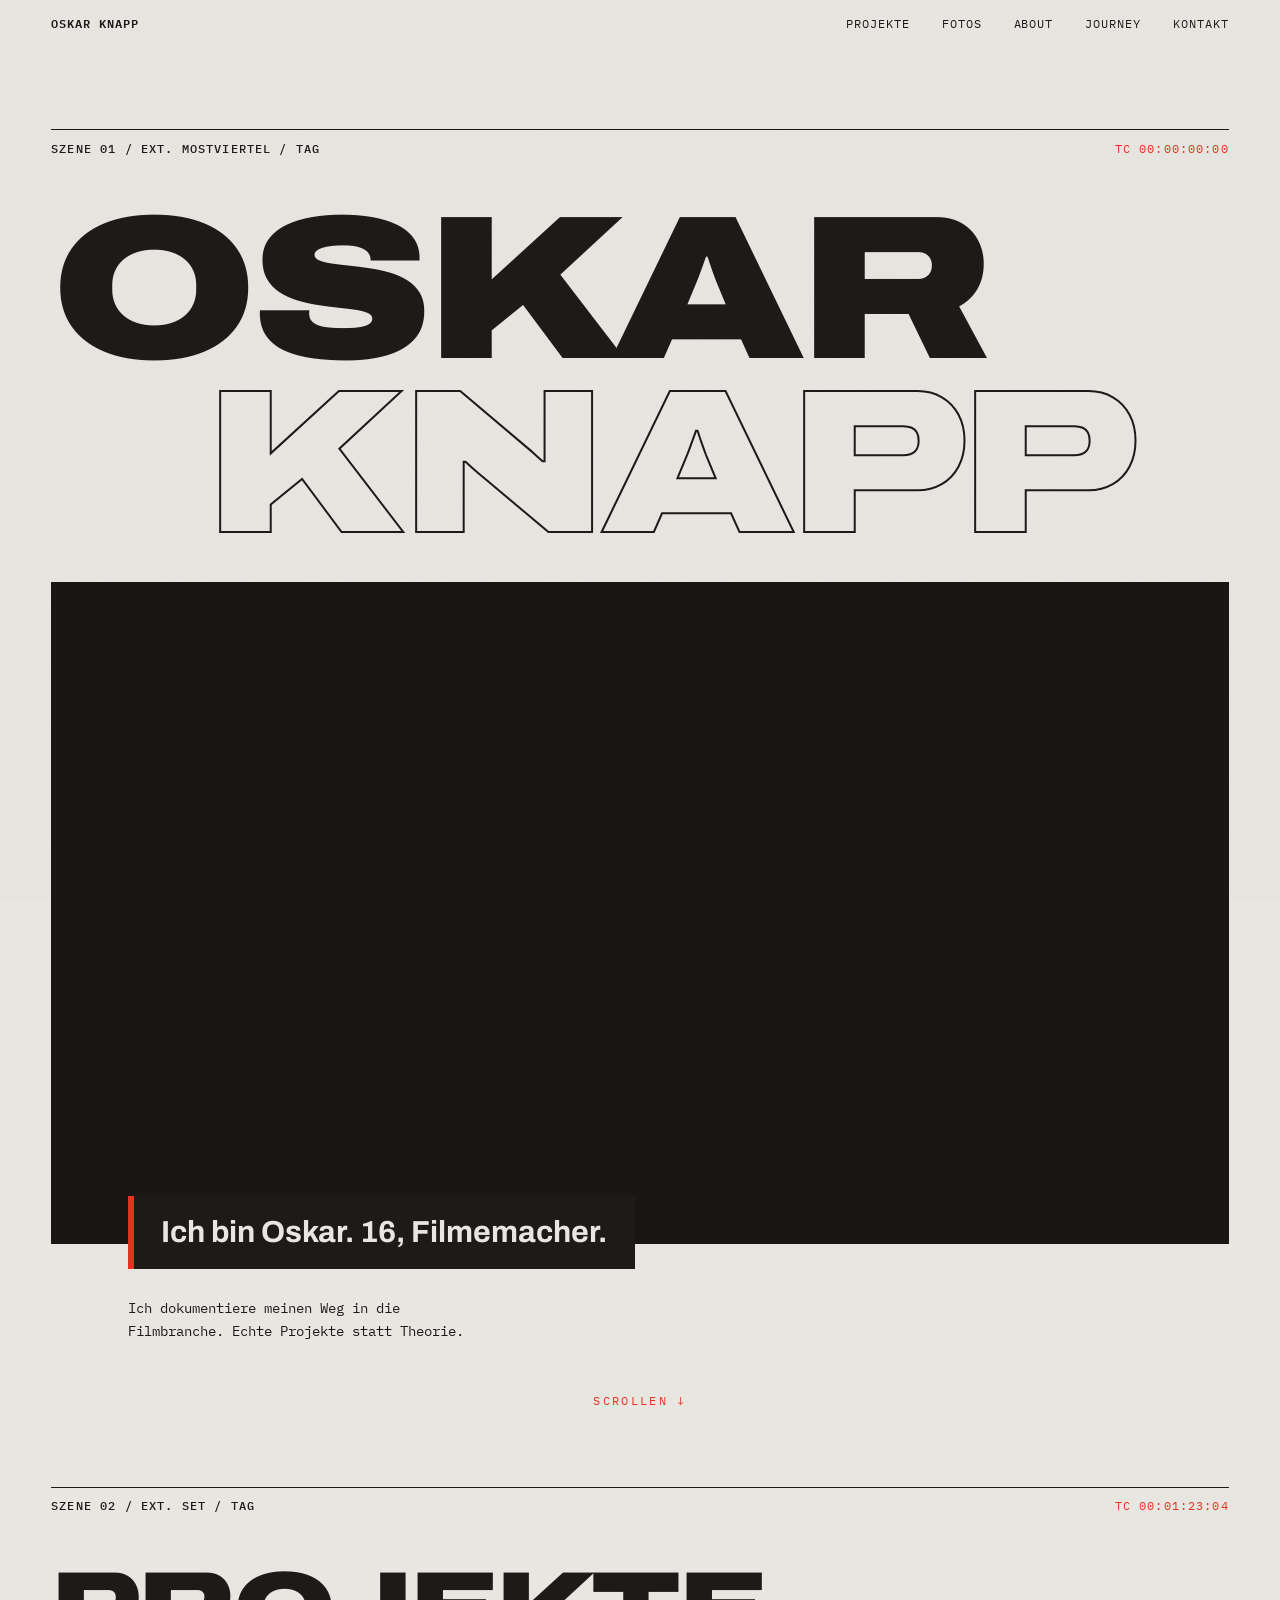
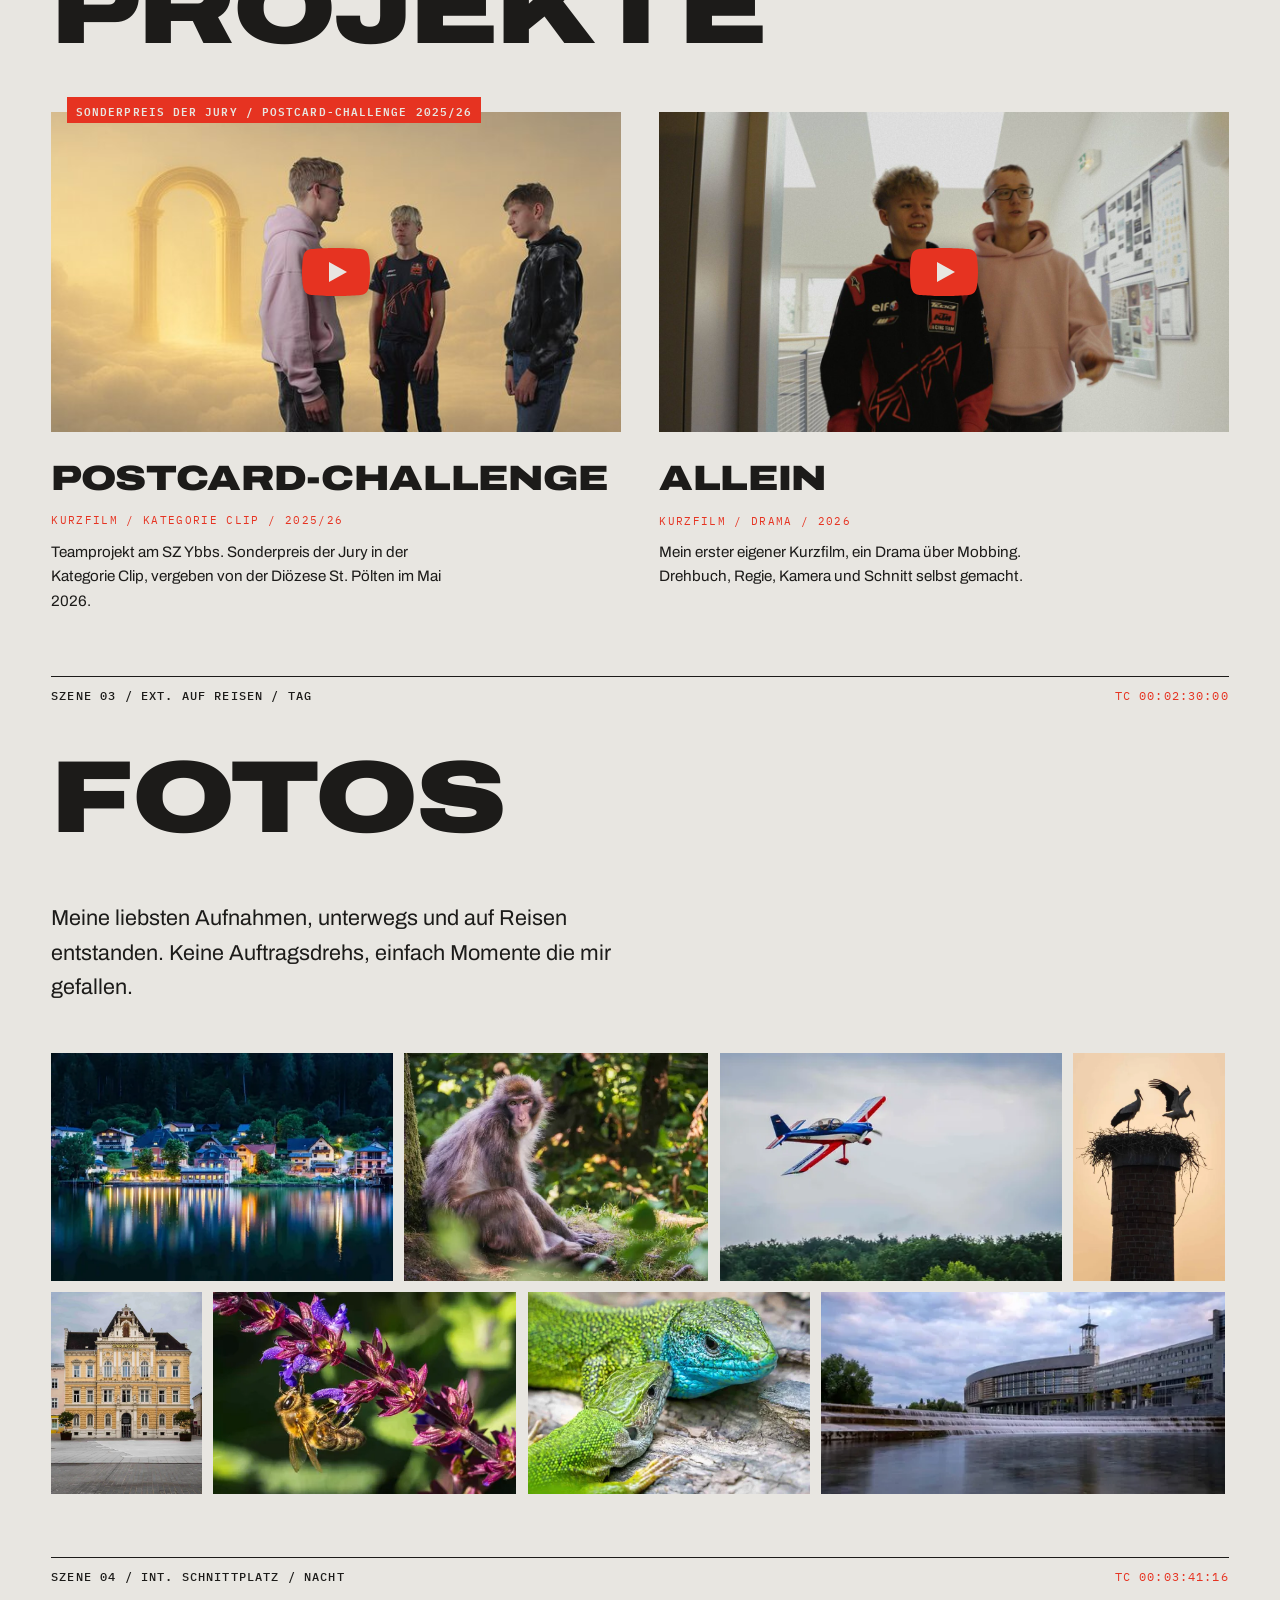
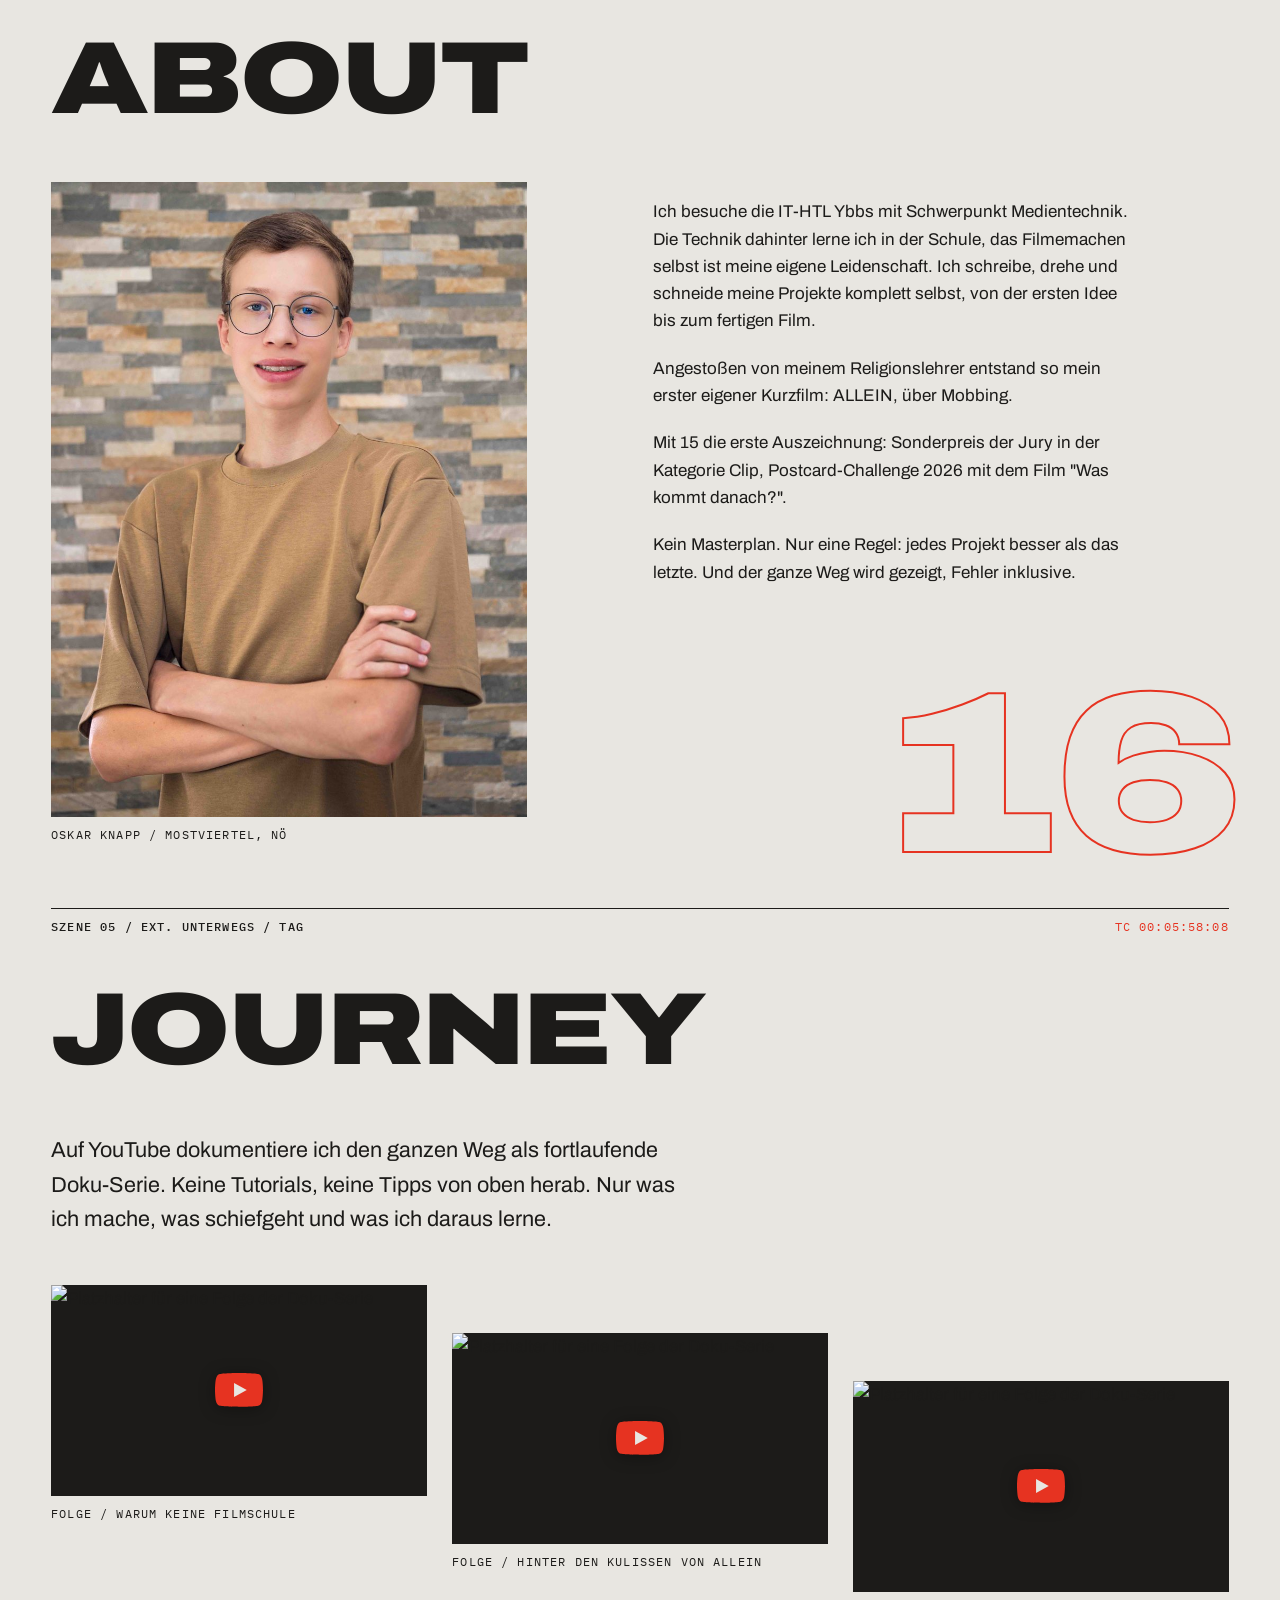
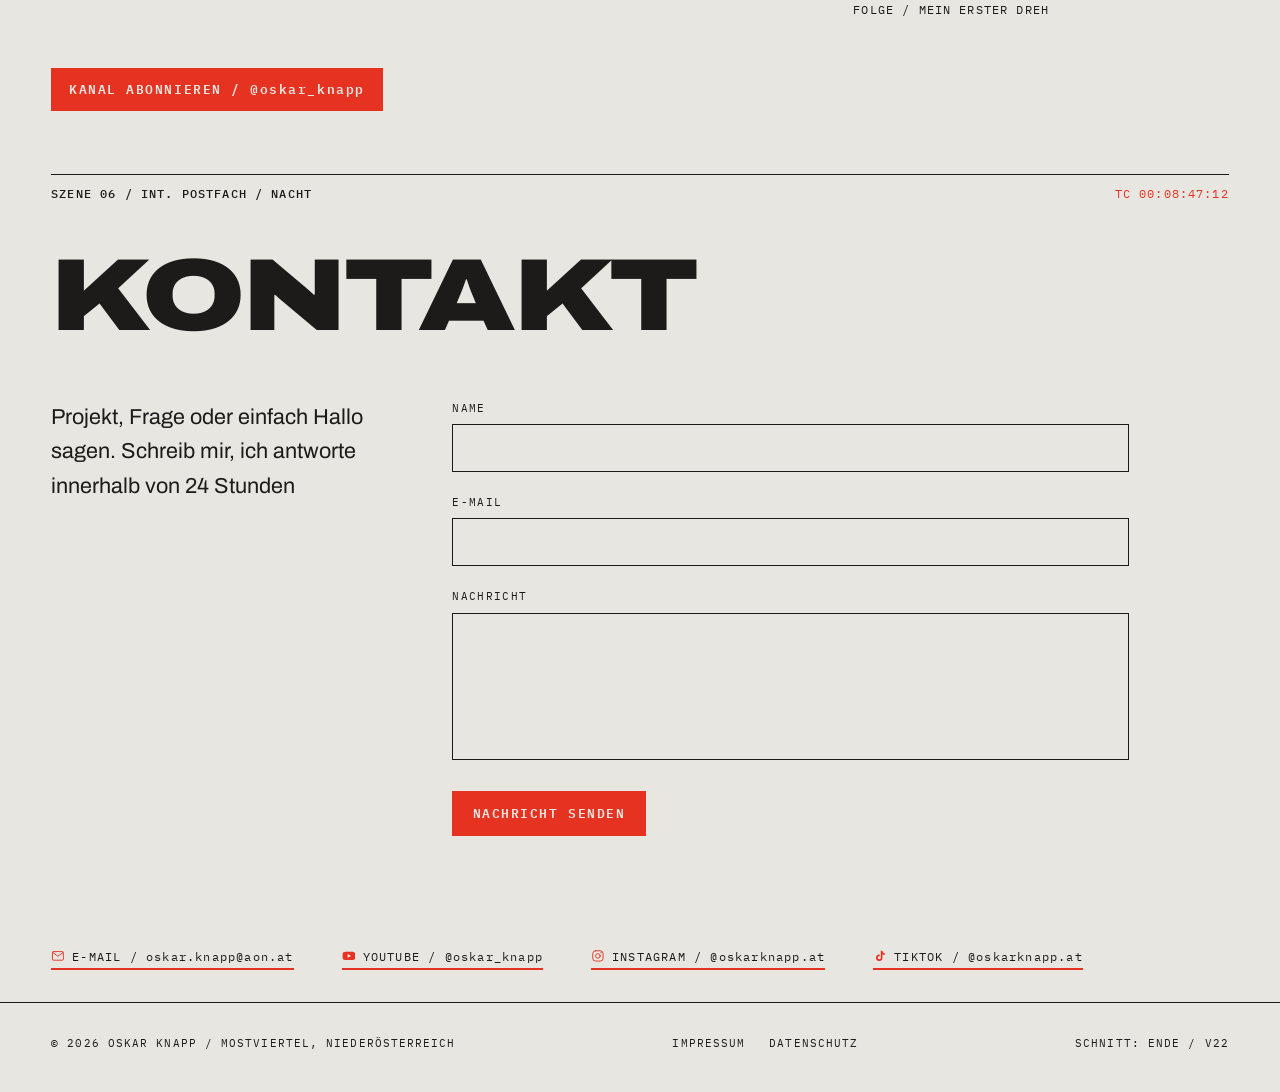
==== commit 62492453: "About-Portrait eingebaut: DSC05657 verkleinert, umbenannt, Platzhalter ersetzt (V22) - assets/DSC056" ====
--- a/index.html
+++ b/index.html
@@ -31,6 +31,7 @@
         "name": "Oskar Knapp",
         "jobTitle": "Filmemacher und Videograf",
         "url": "https://okmedia.at/",
+        "image": "https://okmedia.at/assets/oskar-knapp-portrait.jpg",
         "address": {
           "@type": "PostalAddress",
           "addressLocality": "Loosdorf",
@@ -96,9 +97,9 @@
 
   <link rel="preload" href="assets/fonts/archivo-variable.woff2" as="font" type="font/woff2" crossorigin>
 
-  <link rel="stylesheet" href="style.css?v=21">
-
-  <script type="module" src="main.js?v=21"></script>
+  <link rel="stylesheet" href="style.css?v=22">
+
+  <script type="module" src="main.js?v=22"></script>
 </head>
 <body>
 
@@ -291,8 +292,8 @@
 
         <figure class="about-portrait" data-animate>
 
-          <img src="https://placehold.co/900x1200/23211E/E8E6E1?text=PORTRAIT+%2F+PLATZHALTER"
-               alt="Platzhalter für ein Portrait von Oskar Knapp" loading="lazy" width="900" height="1200">
+          <img src="assets/oskar-knapp-portrait.jpg"
+               alt="Portrait von Oskar Knapp" loading="lazy" width="900" height="1200">
           <figcaption class="mono-label">OSKAR KNAPP / MOSTVIERTEL, NÖ</figcaption>
         </figure>
 
@@ -417,7 +418,7 @@
       <a href="impressum/">IMPRESSUM</a>
       <a href="datenschutz/">DATENSCHUTZ</a>
     </span>
-    <span>SCHNITT: ENDE / V21</span>
+    <span>SCHNITT: ENDE / V22</span>
   </footer>
 
 </body>
